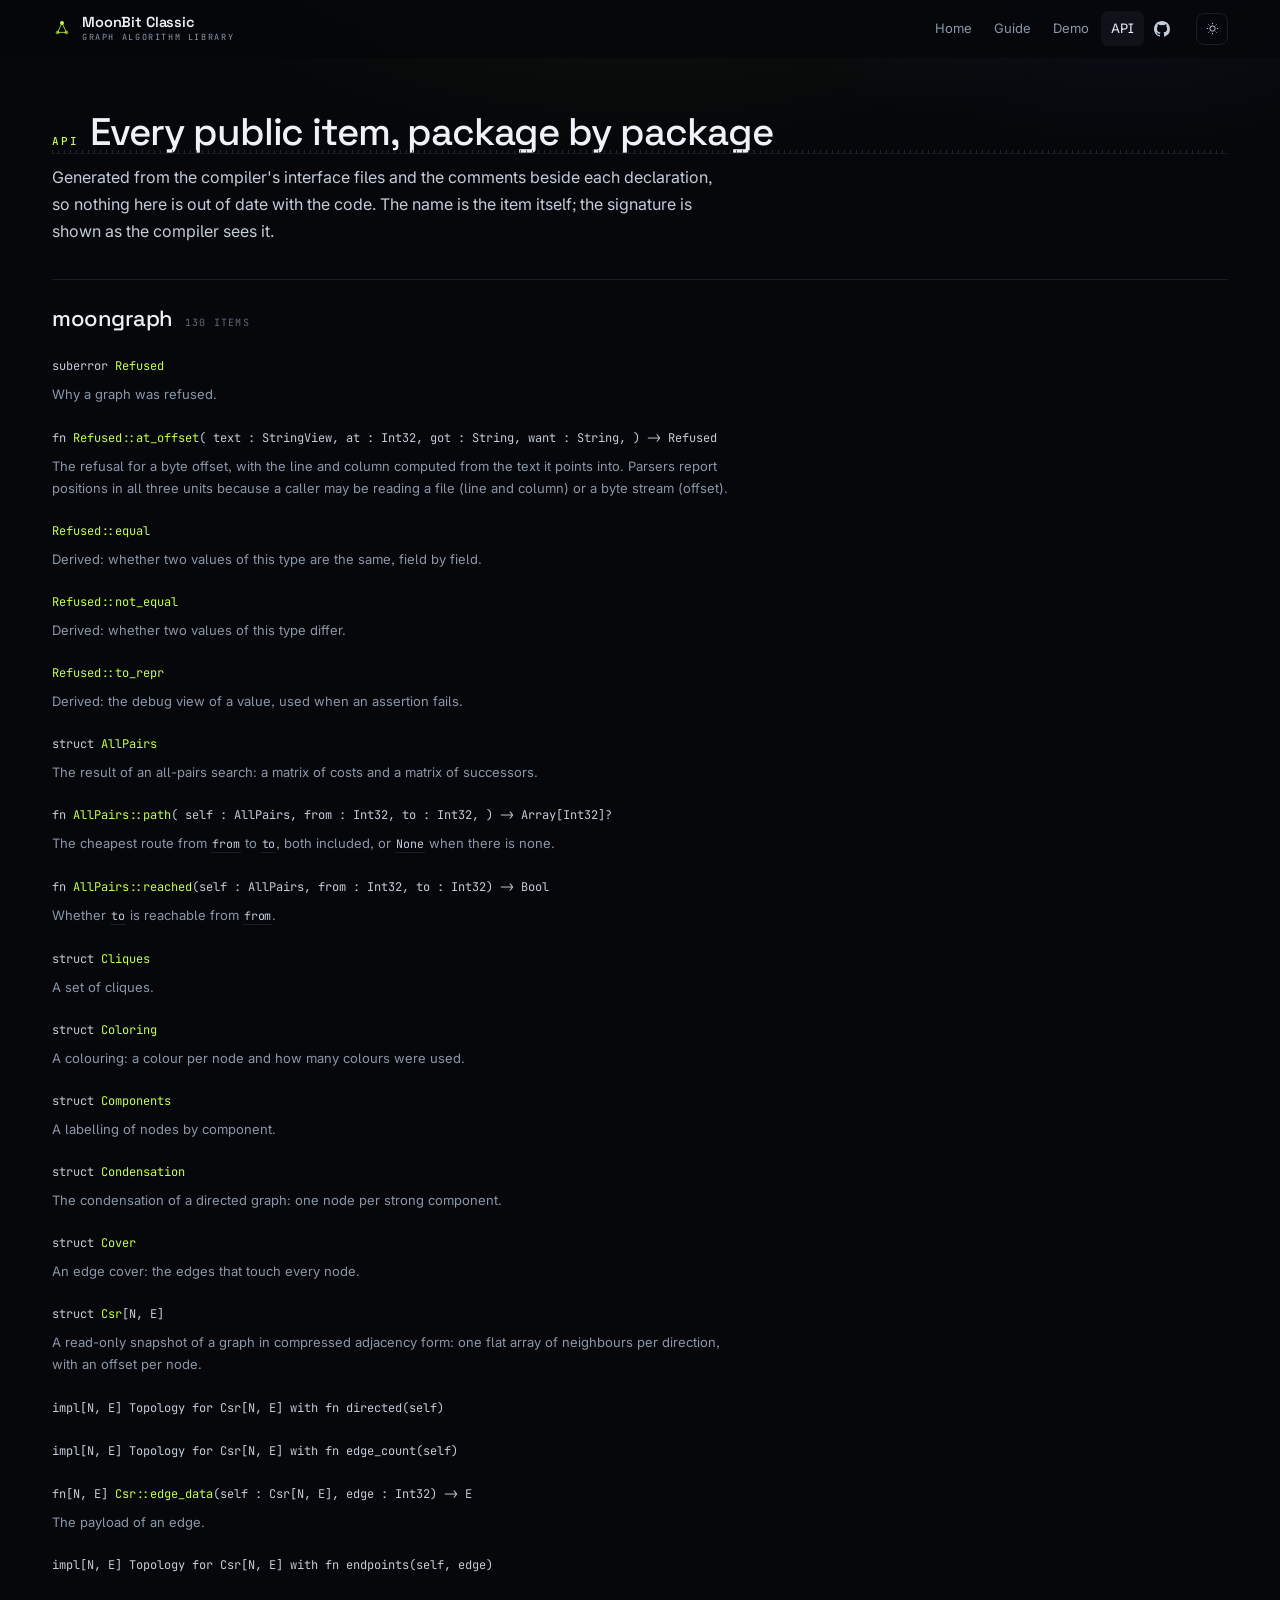
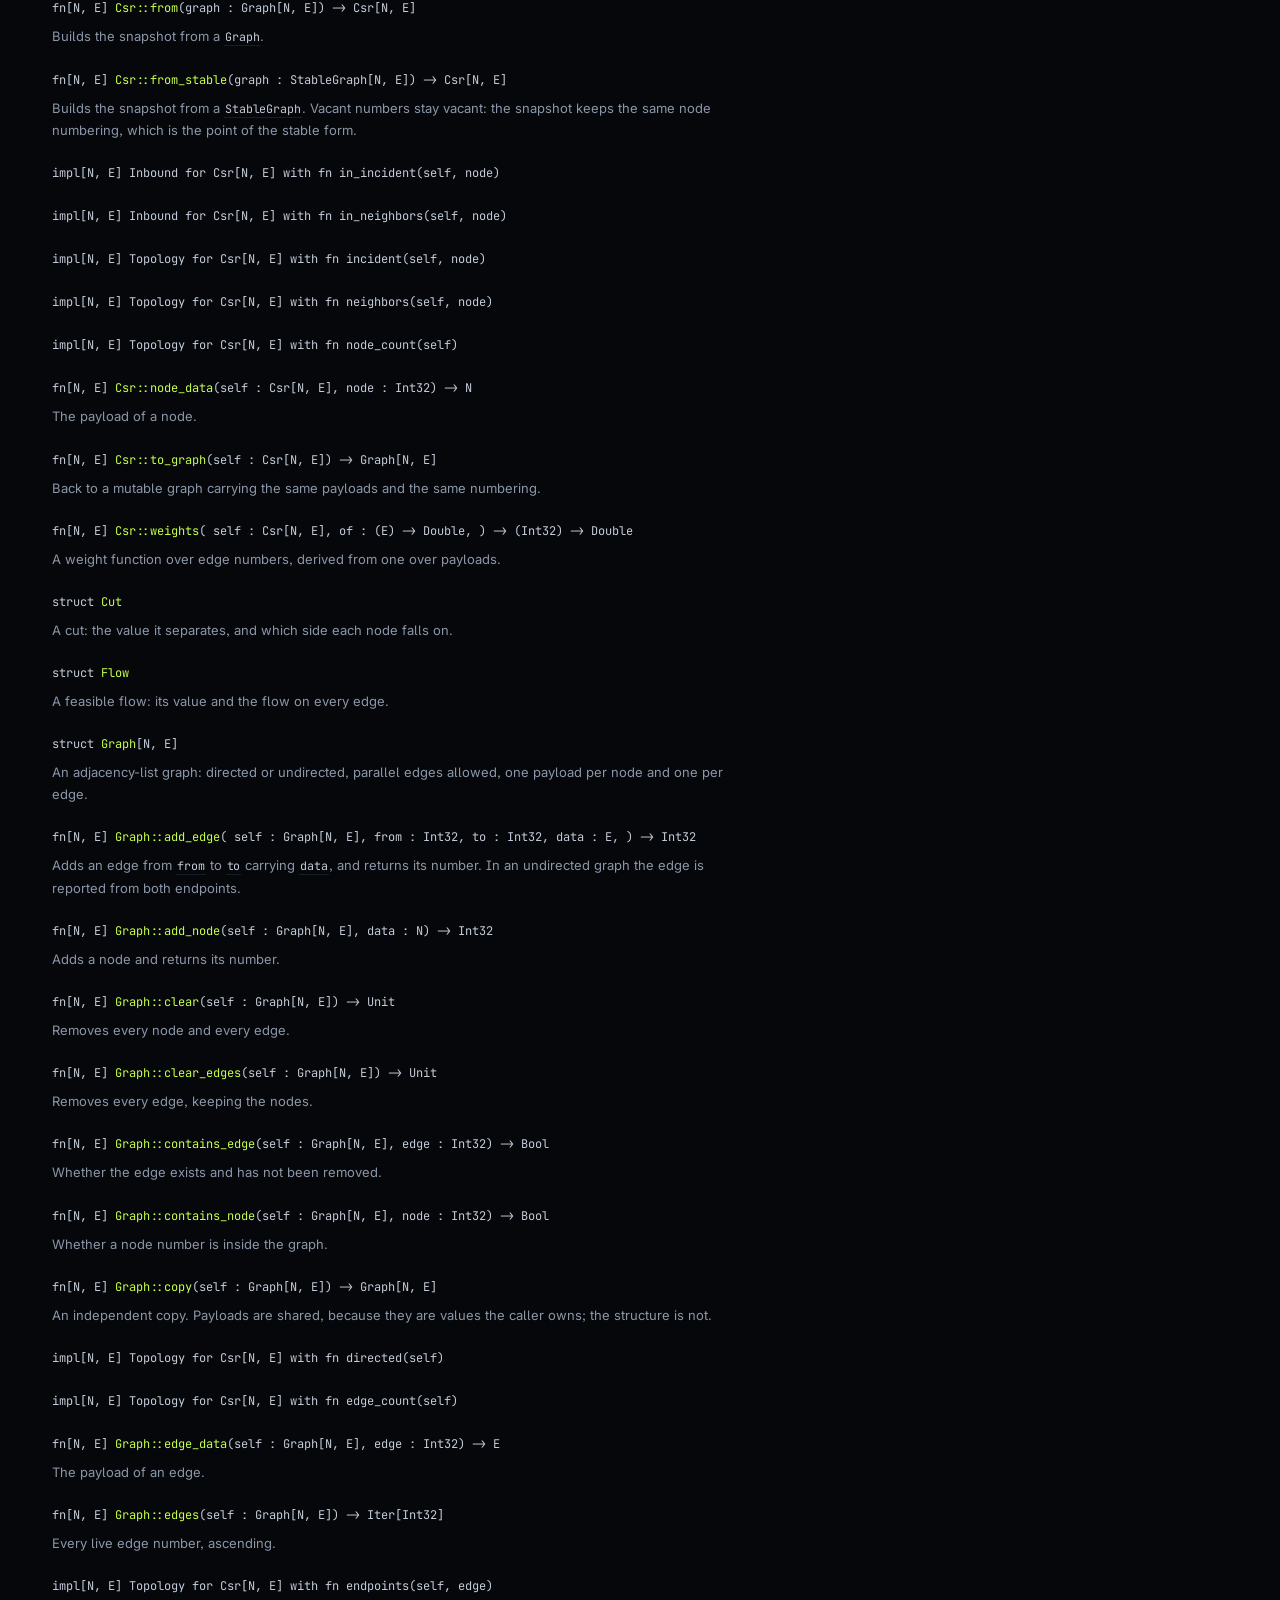
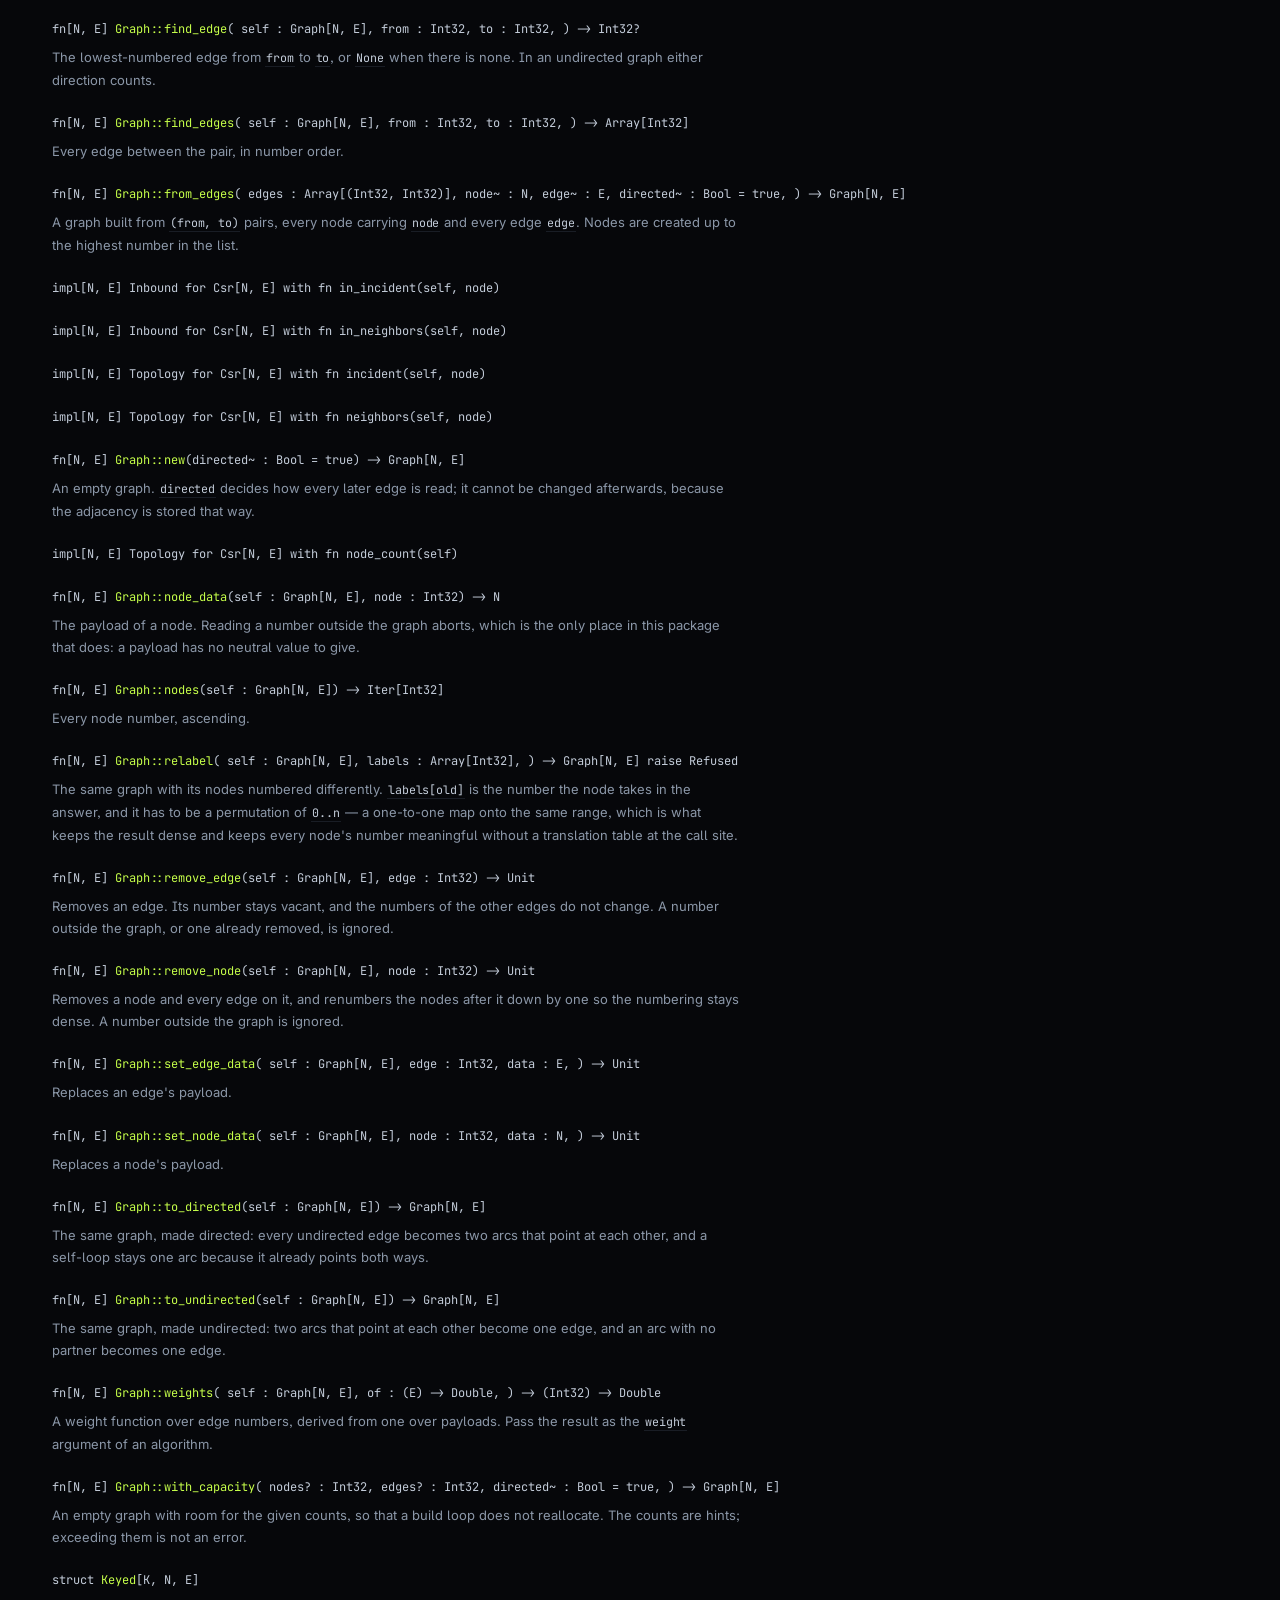
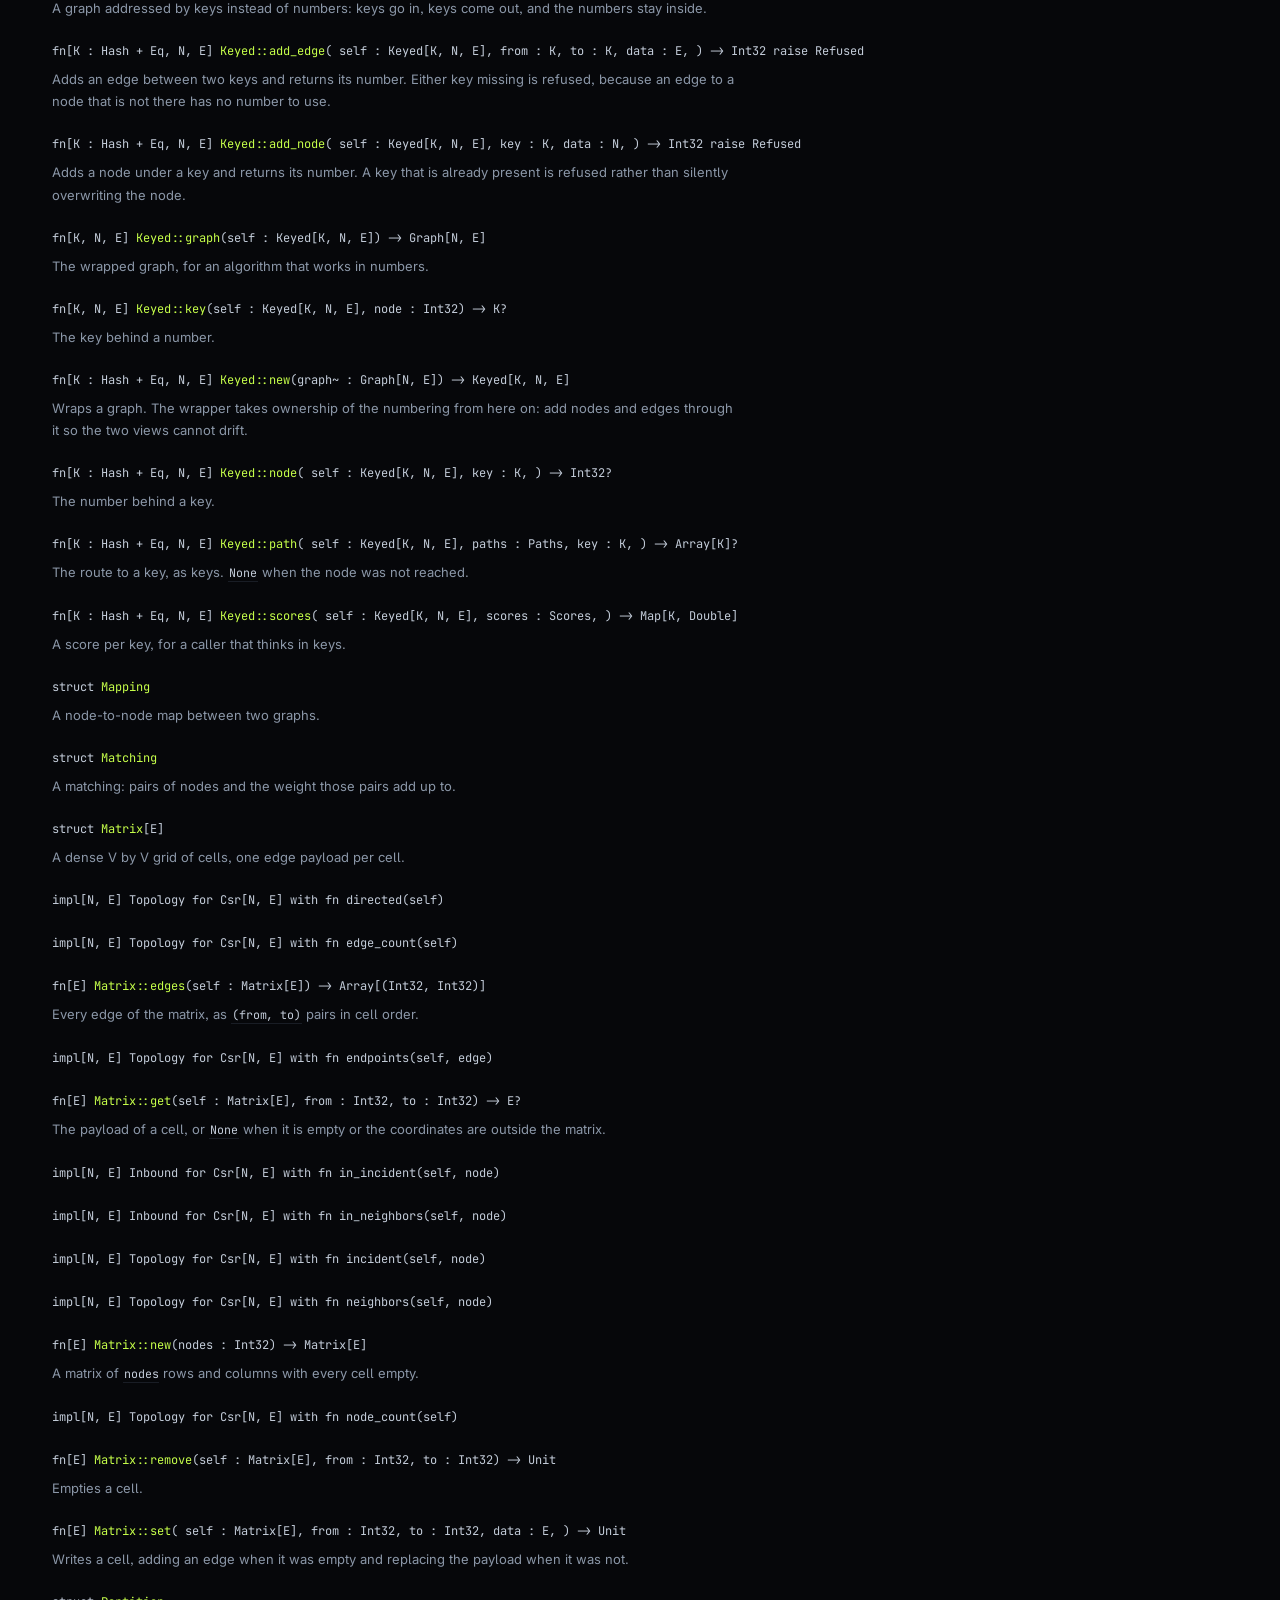
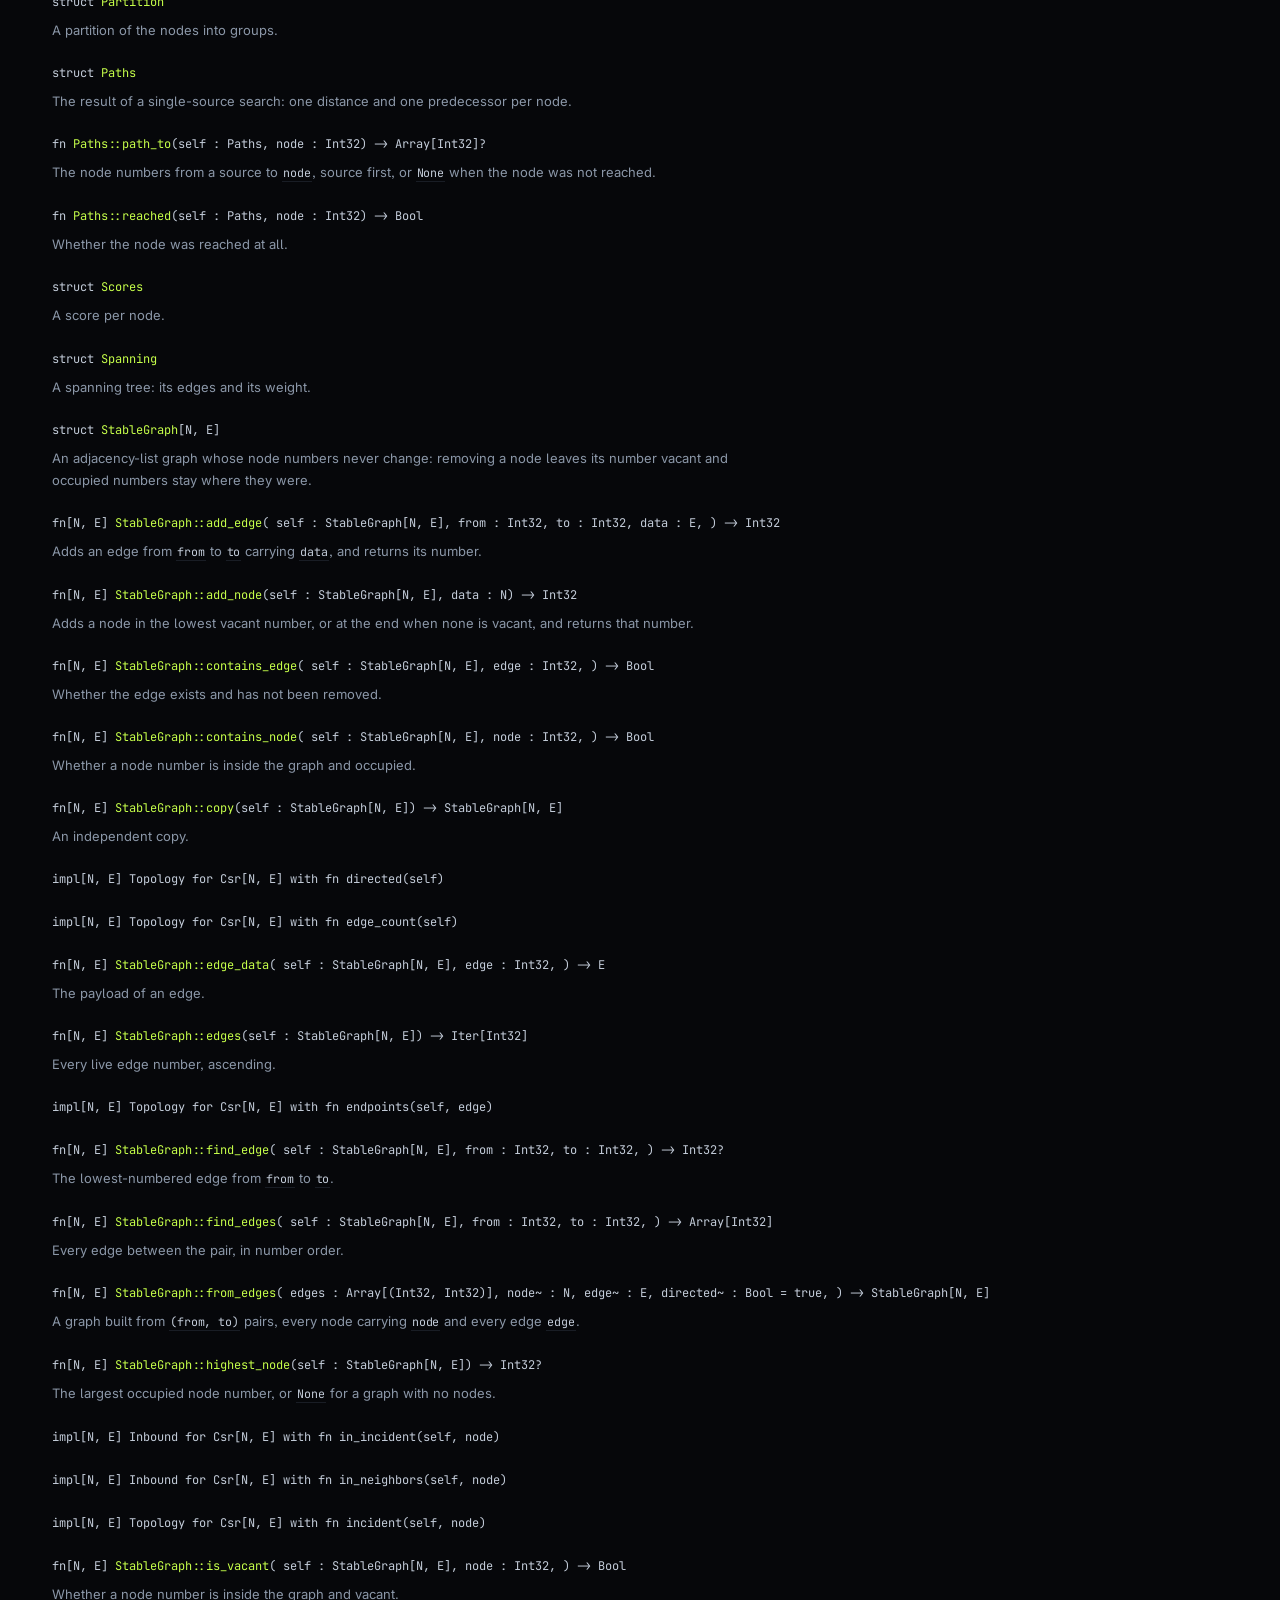
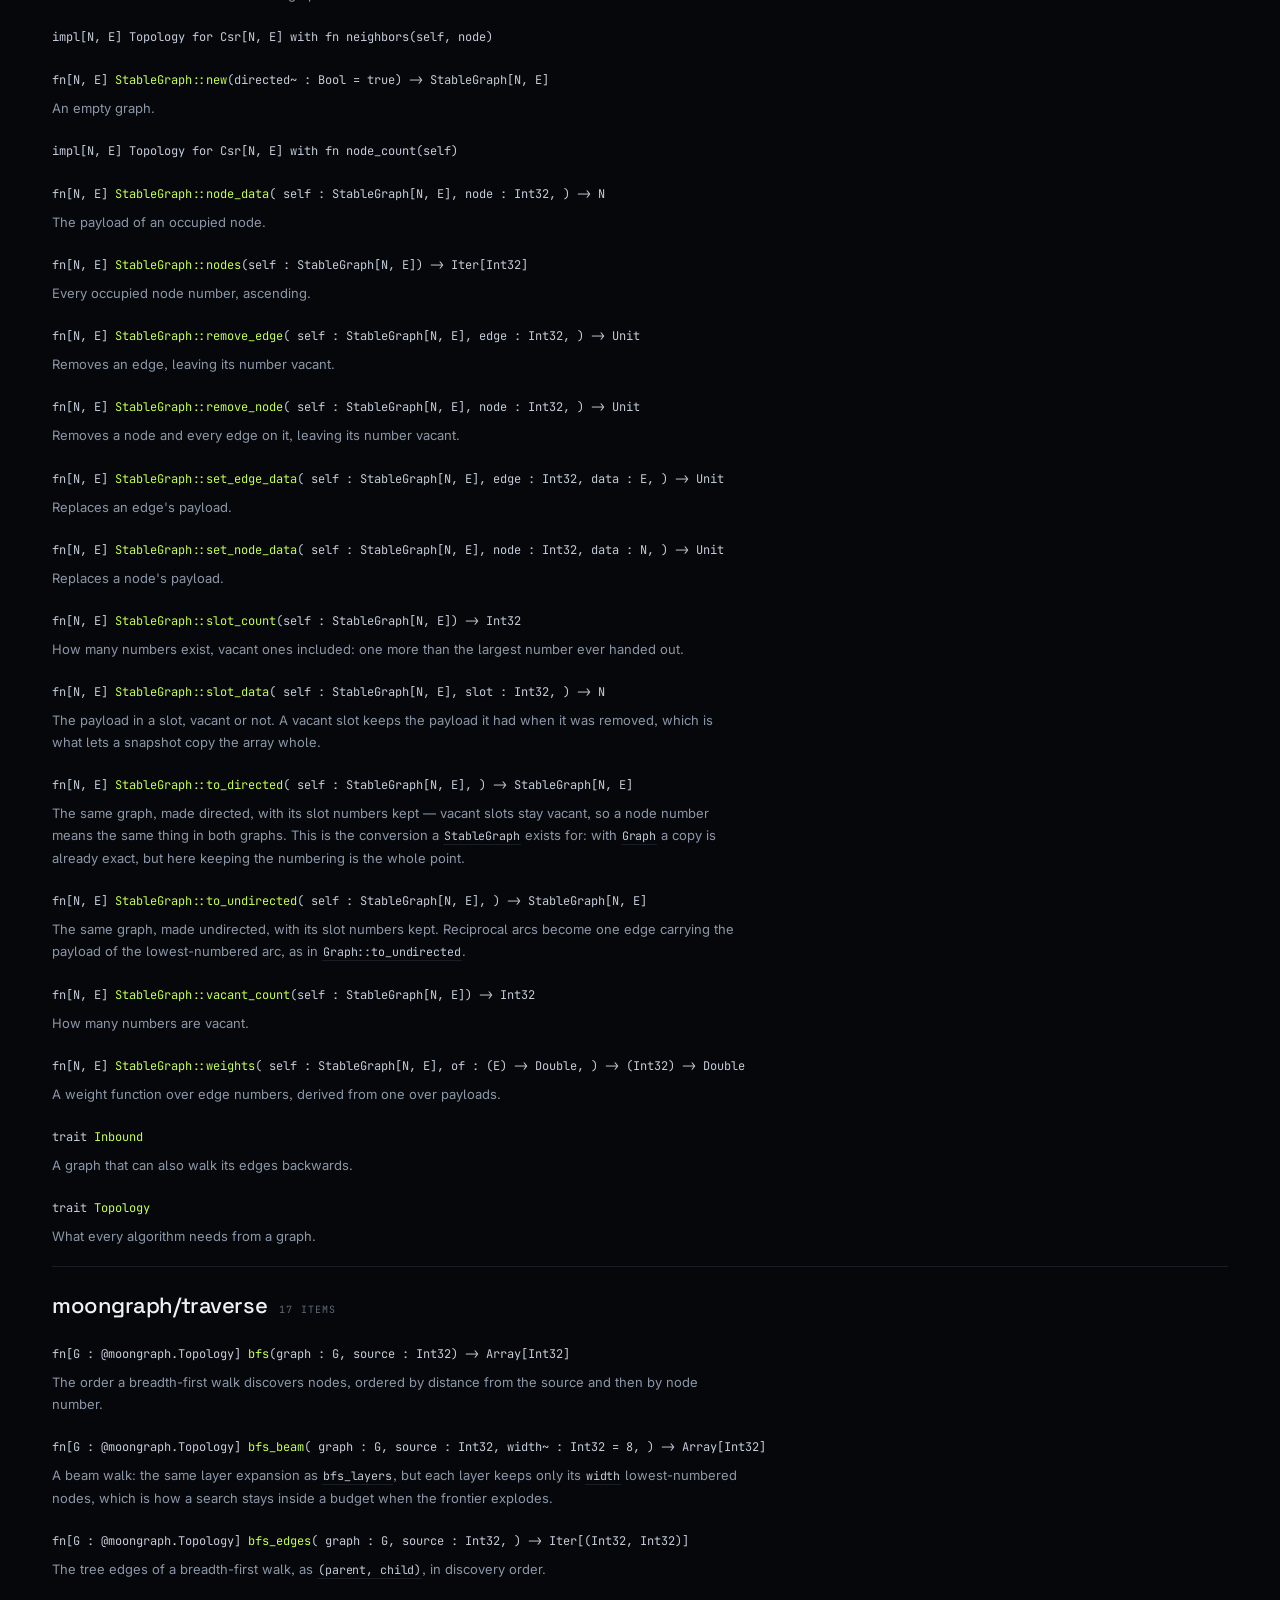
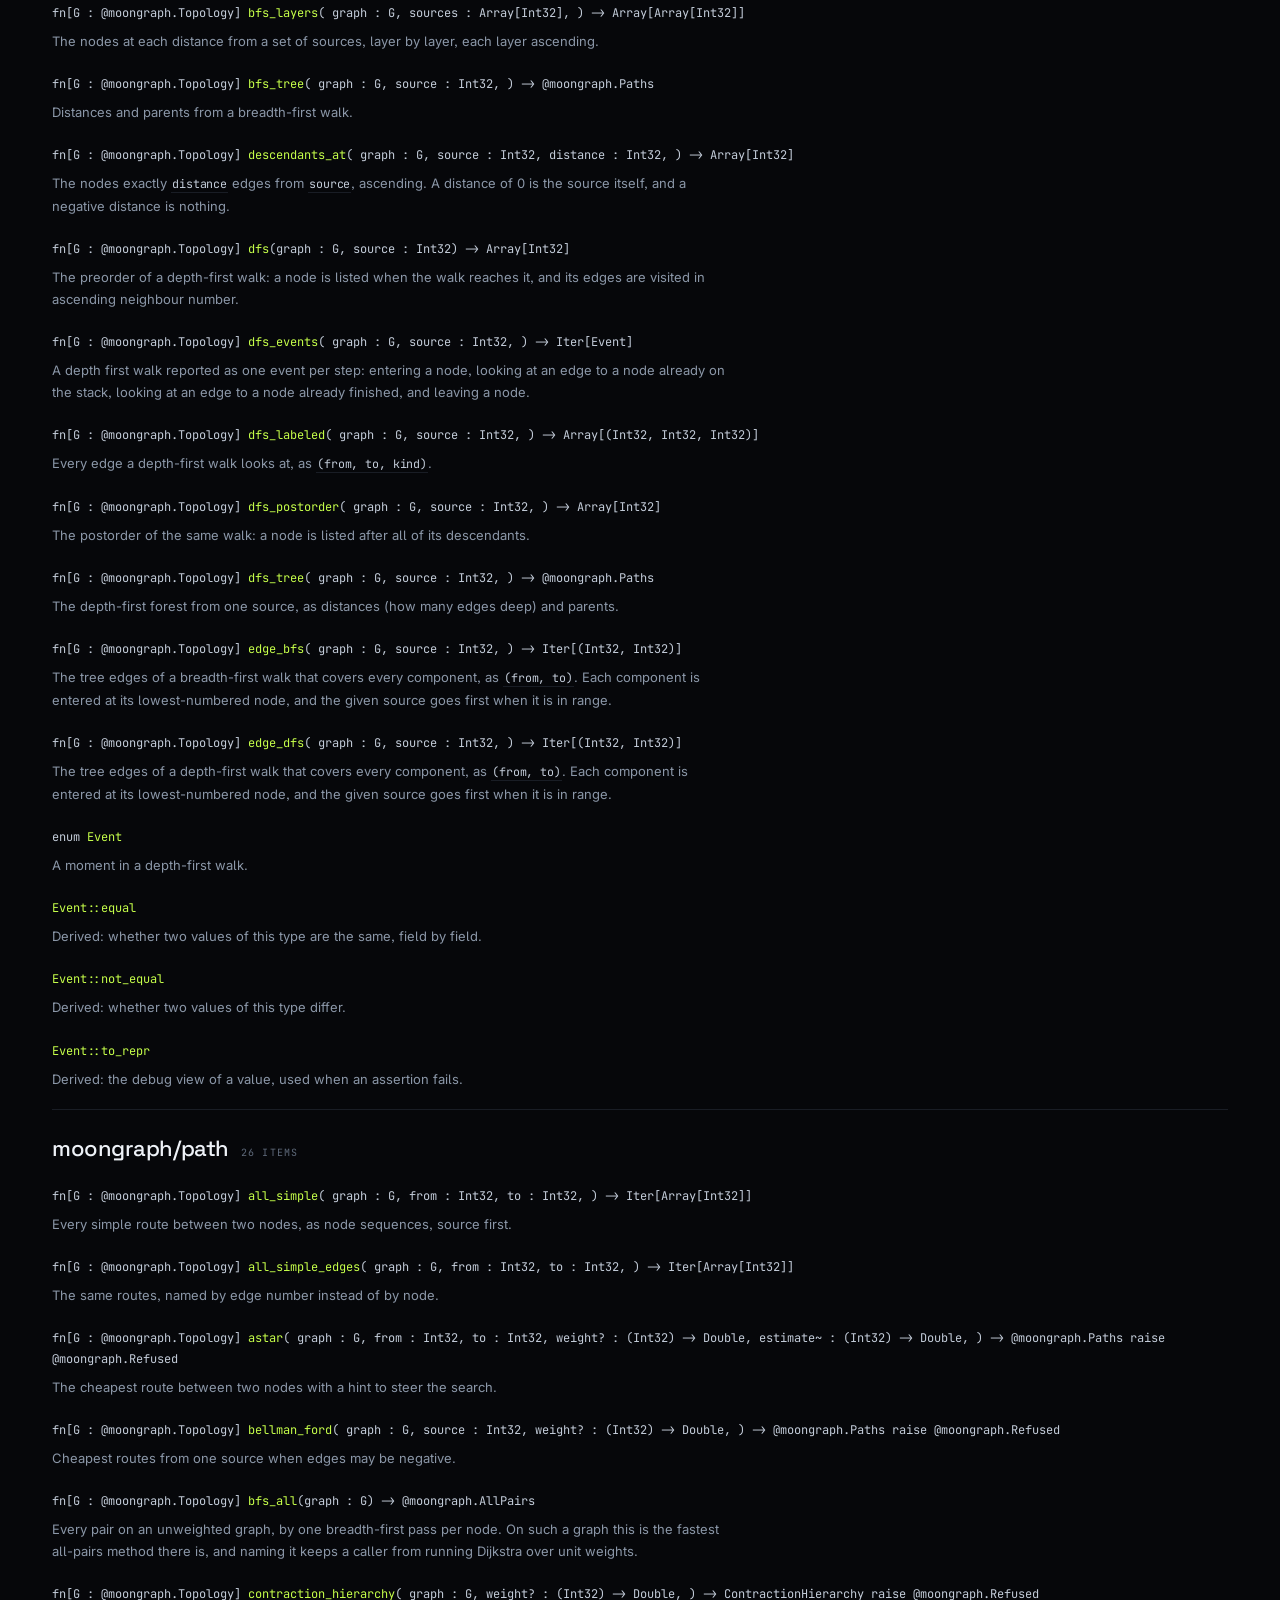
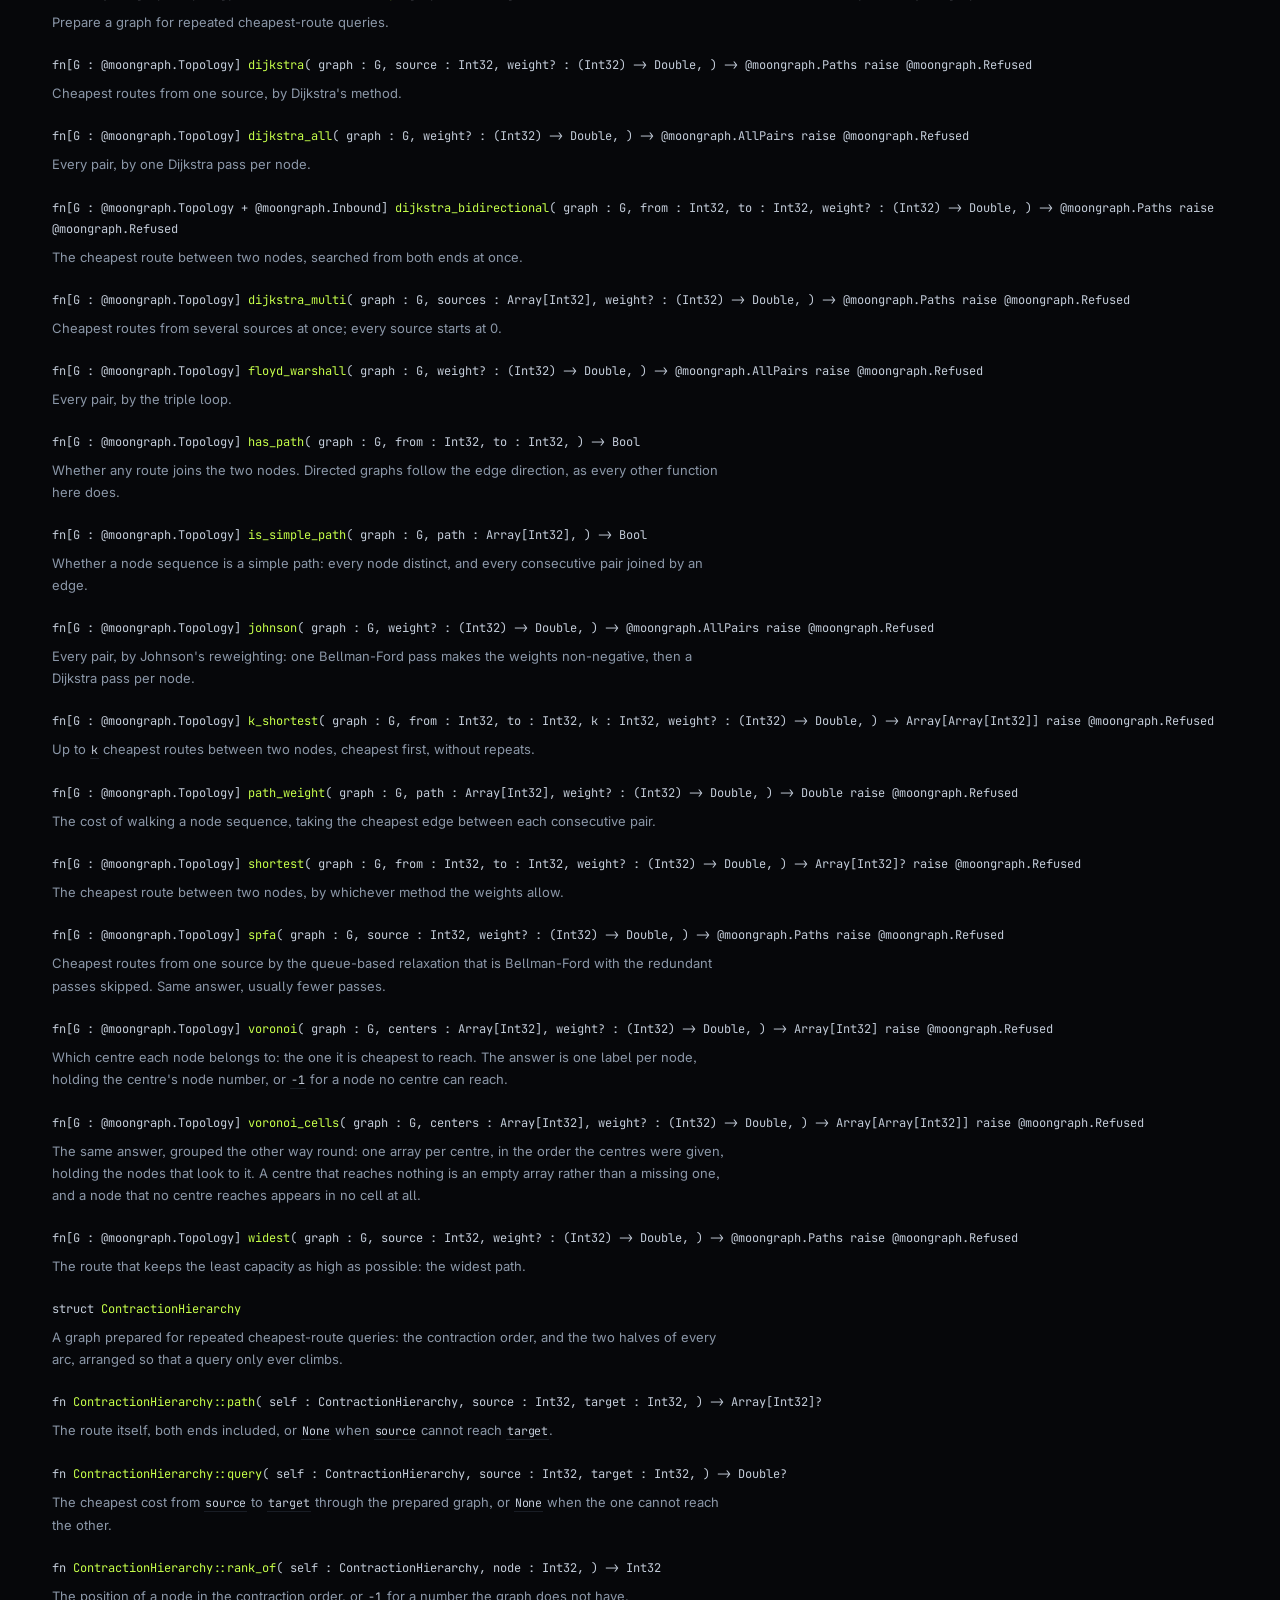
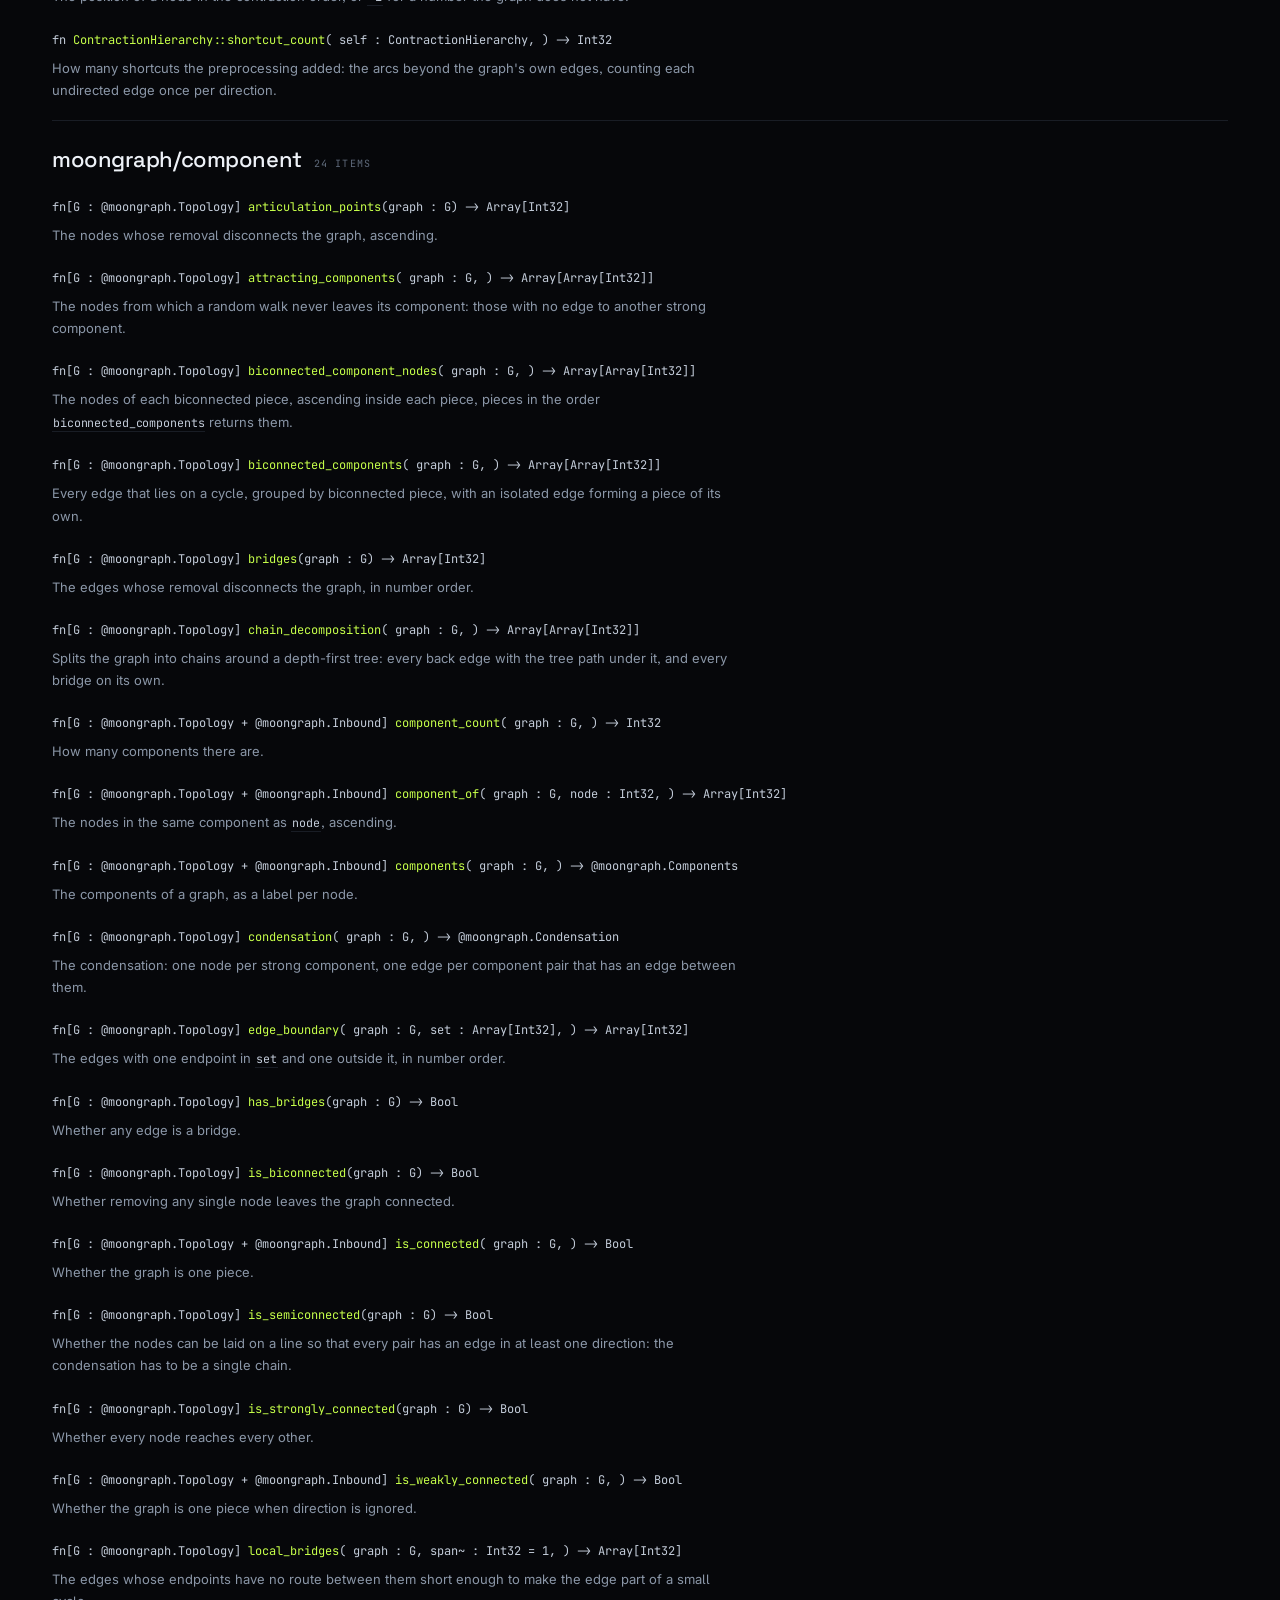
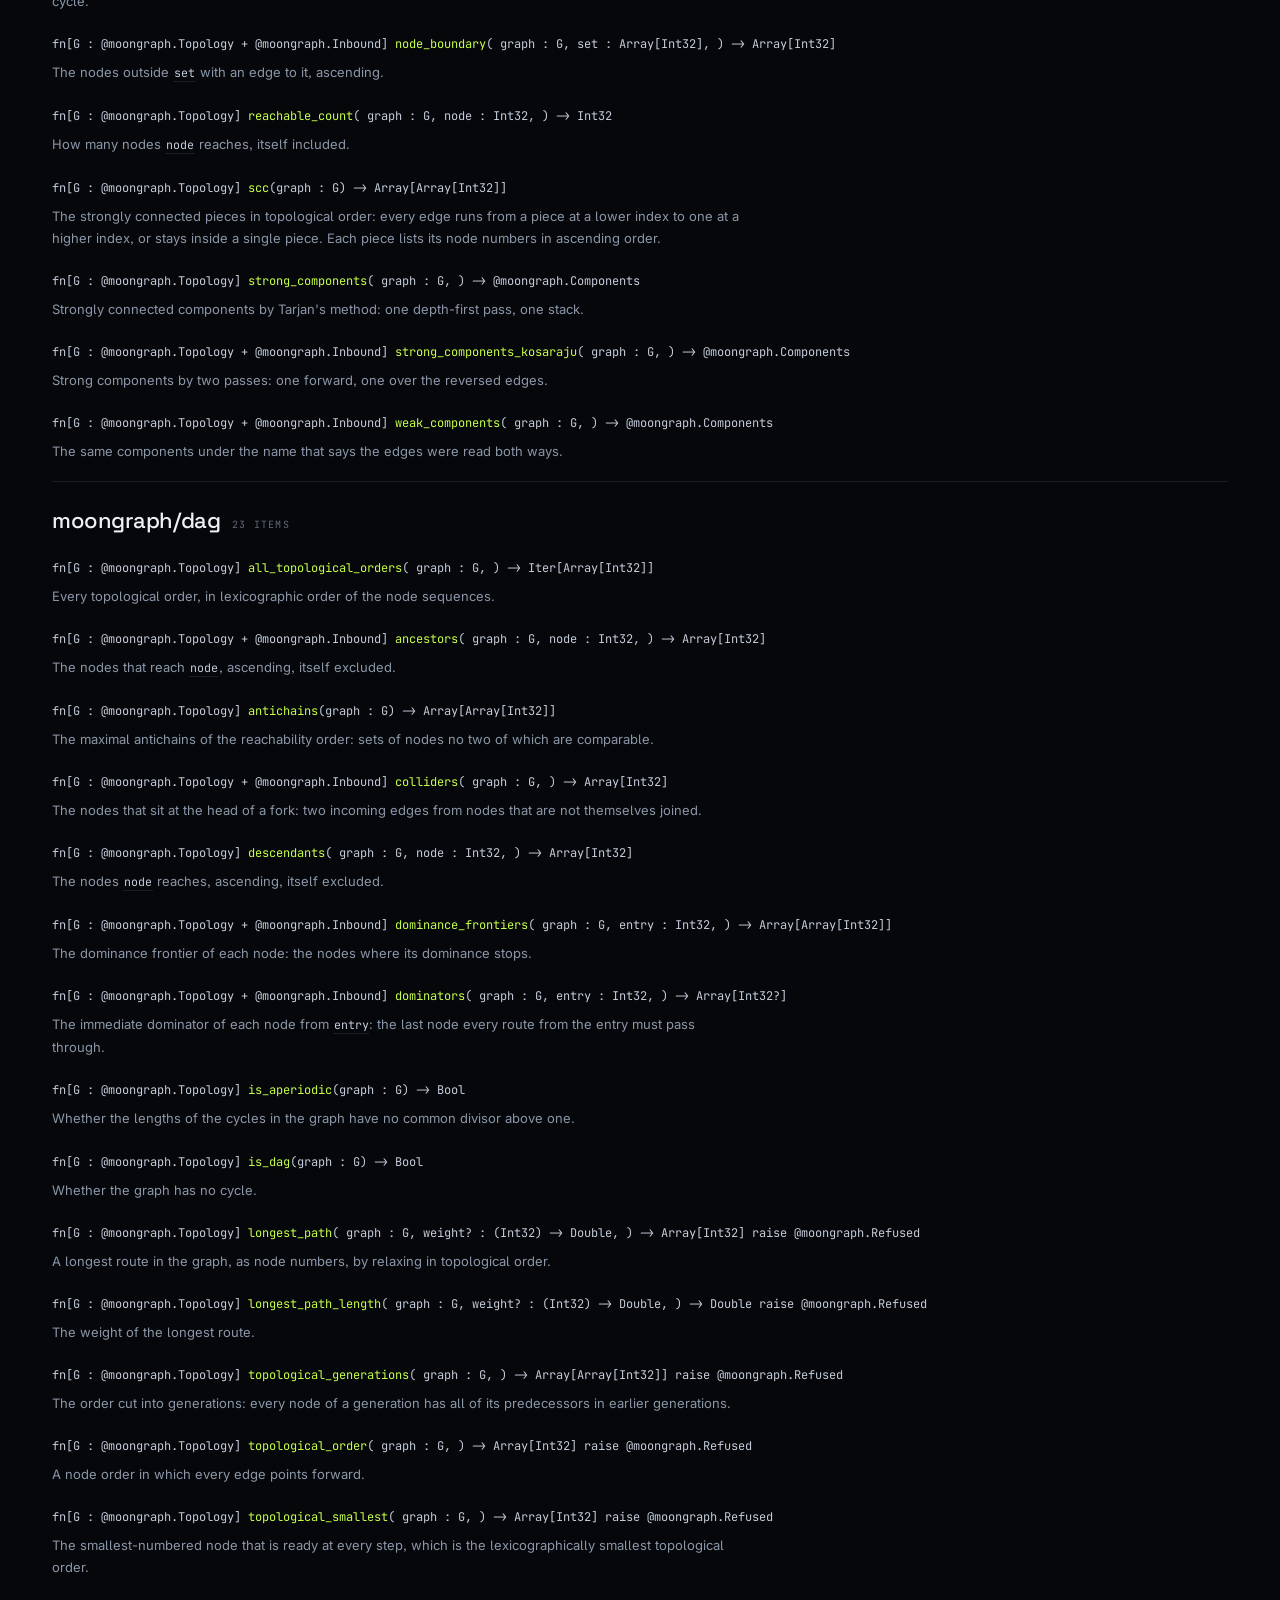
==== docs/api.html @ 06a00adb "feat(op, metric): bind and is_subgraph_of from alga, nearest_pois from Pandana. The algebra had ever" ====
<!doctype html>
<html lang="en">
<head>
<meta charset="utf-8">
<meta name="viewport" content="width=device-width, initial-scale=1">
<title>API reference · MoonBit Classic</title>
<meta name="description" content="Every public type, value and function in moongraph, package by package.">
<link rel="icon" href="data:image/svg+xml,%3Csvg xmlns='http://www.w3.org/2000/svg' viewBox='0 0 32 32'%3E%3Cpath d='M9 23 L23 23 L16 8 Z' fill='none' stroke='%23c6ff4a' stroke-width='1.6'/%3E%3Ccircle cx='16' cy='8' r='3' fill='%23c6ff4a'/%3E%3Ccircle cx='9' cy='23' r='3' fill='%23c6ff4a'/%3E%3Ccircle cx='23' cy='23' r='3' fill='%23c6ff4a'/%3E%3C/svg%3E">
<link rel="stylesheet" href="styles.css">
</head>
<body>

<header class="top">
  <div class="wrap">
    <a class="brand" href="index.html">
      <svg width="20" height="20" viewBox="0 0 32 32" aria-hidden="true">
        <path d="M9 23 L23 23 L16 8 Z" fill="none" stroke="currentColor" stroke-width="1.6" opacity="0.75"/>
        <circle cx="16" cy="8" r="3.1" fill="currentColor"/>
        <circle cx="9" cy="23" r="3.1" fill="currentColor" opacity="0.55"/>
        <circle cx="23" cy="23" r="3.1" fill="currentColor" opacity="0.55"/>
      </svg>
      <span class="brand-text">
        <span class="brand-line">MoonBit Classic</span>
        <span class="brand-sub">Graph Algorithm Library</span>
      </span>
    </a>
    <nav class="pages">
      <a href="index.html">Home</a>
      <a href="guide.html">Guide</a>
      <a href="demo.html">Demo</a>
      <a href="api.html" aria-current="page">API</a>
      <a href="https://github.com/moonbitstack/moongraph" aria-label="The repository">
        <svg width="16" height="16" viewBox="0 0 16 16" fill="currentColor" aria-hidden="true"><path d="M8 0C3.58 0 0 3.58 0 8c0 3.54 2.29 6.53 5.47 7.59.4.07.55-.17.55-.38v-1.34c-2.23.48-2.7-1.07-2.7-1.07-.36-.93-.89-1.18-.89-1.18-.73-.5.06-.49.06-.49.81.06 1.23.83 1.23.83.72 1.23 1.88.88 2.34.67.07-.52.28-.88.51-1.08-1.78-.2-3.64-.89-3.64-3.95 0-.87.31-1.59.82-2.15-.08-.2-.36-1.02.08-2.12 0 0 .67-.21 2.2.82a7.6 7.6 0 0 1 4 0c1.53-1.03 2.2-.82 2.2-.82.44 1.1.16 1.92.08 2.12.51.56.82 1.28.82 2.15 0 3.07-1.87 3.75-3.65 3.95.29.25.54.73.54 1.48v2.2c0 .21.15.46.55.38A8 8 0 0 0 16 8c0-4.42-3.58-8-8-8Z"/></svg>
      </a>
    </nav>
    <button class="icon-btn" data-theme-toggle aria-label="Switch the theme">
      <svg width="15" height="15" viewBox="0 0 24 24" fill="none" stroke="currentColor" stroke-width="1.6" aria-hidden="true"><path d="M12 3v2M12 19v2M3 12h2M19 12h2M5.6 5.6l1.4 1.4M17 17l1.4 1.4M5.6 18.4 7 17M17 7l1.4-1.4"/><circle cx="12" cy="12" r="4.2"/></svg>
    </button>
  </div>
</header>

<main class="wrap api-page">
  <div class="sec-head">
    <span class="sec-num">API</span>
    <h2>Every public item, package by package</h2>
  </div>
  <p class="api-intro">
    Generated from the compiler's interface files and the comments beside each declaration, so
    nothing here is out of date with the code. The name is the item itself; the signature is shown
    as the compiler sees it.
  </p>
<section class="pkg" id="root"><h2>moongraph<span class="count">130 items</span></h2><div class="item"><div class="sig">suberror <span class="name">Refused</span></div><div class="doc-text">Why a graph was refused.</div></div><div class="item"><div class="sig">fn <span class="name">Refused::at_offset</span>( text : StringView, at : Int32, got : String, want : String, ) -&gt; Refused</div><div class="doc-text">The refusal for a byte offset, with the line and column computed from the
text it points into. Parsers report positions in all three units because a
caller may be reading a file (line and column) or a byte stream (offset).</div></div><div class="item"><div class="sig"><span class="name">Refused::equal</span></div><div class="doc-text">Derived: whether two values of this type are the same, field by field.</div></div><div class="item"><div class="sig"><span class="name">Refused::not_equal</span></div><div class="doc-text">Derived: whether two values of this type differ.</div></div><div class="item"><div class="sig"><span class="name">Refused::to_repr</span></div><div class="doc-text">Derived: the debug view of a value, used when an assertion fails.</div></div><div class="item"><div class="sig">struct <span class="name">AllPairs</span></div><div class="doc-text">The result of an all-pairs search: a matrix of costs and a matrix of
successors.</div></div><div class="item"><div class="sig">fn <span class="name">AllPairs::path</span>( self : AllPairs, from : Int32, to : Int32, ) -&gt; Array[Int32]?</div><div class="doc-text">The cheapest route from <code>from</code> to <code>to</code>, both included, or <code>None</code> when there
is none.</div></div><div class="item"><div class="sig">fn <span class="name">AllPairs::reached</span>(self : AllPairs, from : Int32, to : Int32) -&gt; Bool</div><div class="doc-text">Whether <code>to</code> is reachable from <code>from</code>.</div></div><div class="item"><div class="sig">struct <span class="name">Cliques</span></div><div class="doc-text">A set of cliques.</div></div><div class="item"><div class="sig">struct <span class="name">Coloring</span></div><div class="doc-text">A colouring: a colour per node and how many colours were used.</div></div><div class="item"><div class="sig">struct <span class="name">Components</span></div><div class="doc-text">A labelling of nodes by component.</div></div><div class="item"><div class="sig">struct <span class="name">Condensation</span></div><div class="doc-text">The condensation of a directed graph: one node per strong component.</div></div><div class="item"><div class="sig">struct <span class="name">Cover</span></div><div class="doc-text">An edge cover: the edges that touch every node.</div></div><div class="item"><div class="sig">struct <span class="name">Csr</span>[N, E]</div><div class="doc-text">A read-only snapshot of a graph in compressed adjacency form: one flat array
of neighbours per direction, with an offset per node.</div></div><div class="item"><div class="sig">impl[N, E] Topology for Csr[N, E] with fn directed(self)</div></div><div class="item"><div class="sig">impl[N, E] Topology for Csr[N, E] with fn edge_count(self)</div></div><div class="item"><div class="sig">fn[N, E] <span class="name">Csr::edge_data</span>(self : Csr[N, E], edge : Int32) -&gt; E</div><div class="doc-text">The payload of an edge.</div></div><div class="item"><div class="sig">impl[N, E] Topology for Csr[N, E] with fn endpoints(self, edge)</div></div><div class="item"><div class="sig">fn[N, E] <span class="name">Csr::from</span>(graph : Graph[N, E]) -&gt; Csr[N, E]</div><div class="doc-text">Builds the snapshot from a <code>Graph</code>.</div></div><div class="item"><div class="sig">fn[N, E] <span class="name">Csr::from_stable</span>(graph : StableGraph[N, E]) -&gt; Csr[N, E]</div><div class="doc-text">Builds the snapshot from a <code>StableGraph</code>. Vacant numbers stay vacant: the
snapshot keeps the same node numbering, which is the point of the stable form.</div></div><div class="item"><div class="sig">impl[N, E] Inbound for Csr[N, E] with fn in_incident(self, node)</div></div><div class="item"><div class="sig">impl[N, E] Inbound for Csr[N, E] with fn in_neighbors(self, node)</div></div><div class="item"><div class="sig">impl[N, E] Topology for Csr[N, E] with fn incident(self, node)</div></div><div class="item"><div class="sig">impl[N, E] Topology for Csr[N, E] with fn neighbors(self, node)</div></div><div class="item"><div class="sig">impl[N, E] Topology for Csr[N, E] with fn node_count(self)</div></div><div class="item"><div class="sig">fn[N, E] <span class="name">Csr::node_data</span>(self : Csr[N, E], node : Int32) -&gt; N</div><div class="doc-text">The payload of a node.</div></div><div class="item"><div class="sig">fn[N, E] <span class="name">Csr::to_graph</span>(self : Csr[N, E]) -&gt; Graph[N, E]</div><div class="doc-text">Back to a mutable graph carrying the same payloads and the same numbering.</div></div><div class="item"><div class="sig">fn[N, E] <span class="name">Csr::weights</span>( self : Csr[N, E], of : (E) -&gt; Double, ) -&gt; (Int32) -&gt; Double</div><div class="doc-text">A weight function over edge numbers, derived from one over payloads.</div></div><div class="item"><div class="sig">struct <span class="name">Cut</span></div><div class="doc-text">A cut: the value it separates, and which side each node falls on.</div></div><div class="item"><div class="sig">struct <span class="name">Flow</span></div><div class="doc-text">A feasible flow: its value and the flow on every edge.</div></div><div class="item"><div class="sig">struct <span class="name">Graph</span>[N, E]</div><div class="doc-text">An adjacency-list graph: directed or undirected, parallel edges allowed, one
payload per node and one per edge.</div></div><div class="item"><div class="sig">fn[N, E] <span class="name">Graph::add_edge</span>( self : Graph[N, E], from : Int32, to : Int32, data : E, ) -&gt; Int32</div><div class="doc-text">Adds an edge from <code>from</code> to <code>to</code> carrying <code>data</code>, and returns its number. In
an undirected graph the edge is reported from both endpoints.</div></div><div class="item"><div class="sig">fn[N, E] <span class="name">Graph::add_node</span>(self : Graph[N, E], data : N) -&gt; Int32</div><div class="doc-text">Adds a node and returns its number.</div></div><div class="item"><div class="sig">fn[N, E] <span class="name">Graph::clear</span>(self : Graph[N, E]) -&gt; Unit</div><div class="doc-text">Removes every node and every edge.</div></div><div class="item"><div class="sig">fn[N, E] <span class="name">Graph::clear_edges</span>(self : Graph[N, E]) -&gt; Unit</div><div class="doc-text">Removes every edge, keeping the nodes.</div></div><div class="item"><div class="sig">fn[N, E] <span class="name">Graph::contains_edge</span>(self : Graph[N, E], edge : Int32) -&gt; Bool</div><div class="doc-text">Whether the edge exists and has not been removed.</div></div><div class="item"><div class="sig">fn[N, E] <span class="name">Graph::contains_node</span>(self : Graph[N, E], node : Int32) -&gt; Bool</div><div class="doc-text">Whether a node number is inside the graph.</div></div><div class="item"><div class="sig">fn[N, E] <span class="name">Graph::copy</span>(self : Graph[N, E]) -&gt; Graph[N, E]</div><div class="doc-text">An independent copy. Payloads are shared, because they are values the caller
owns; the structure is not.</div></div><div class="item"><div class="sig">impl[N, E] Topology for Csr[N, E] with fn directed(self)</div></div><div class="item"><div class="sig">impl[N, E] Topology for Csr[N, E] with fn edge_count(self)</div></div><div class="item"><div class="sig">fn[N, E] <span class="name">Graph::edge_data</span>(self : Graph[N, E], edge : Int32) -&gt; E</div><div class="doc-text">The payload of an edge.</div></div><div class="item"><div class="sig">fn[N, E] <span class="name">Graph::edges</span>(self : Graph[N, E]) -&gt; Iter[Int32]</div><div class="doc-text">Every live edge number, ascending.</div></div><div class="item"><div class="sig">impl[N, E] Topology for Csr[N, E] with fn endpoints(self, edge)</div></div><div class="item"><div class="sig">fn[N, E] <span class="name">Graph::find_edge</span>( self : Graph[N, E], from : Int32, to : Int32, ) -&gt; Int32?</div><div class="doc-text">The lowest-numbered edge from <code>from</code> to <code>to</code>, or <code>None</code> when there is none. In
an undirected graph either direction counts.</div></div><div class="item"><div class="sig">fn[N, E] <span class="name">Graph::find_edges</span>( self : Graph[N, E], from : Int32, to : Int32, ) -&gt; Array[Int32]</div><div class="doc-text">Every edge between the pair, in number order.</div></div><div class="item"><div class="sig">fn[N, E] <span class="name">Graph::from_edges</span>( edges : Array[(Int32, Int32)], node~ : N, edge~ : E, directed~ : Bool = true, ) -&gt; Graph[N, E]</div><div class="doc-text">A graph built from <code>(from, to)</code> pairs, every node carrying <code>node</code> and every
edge <code>edge</code>. Nodes are created up to the highest number in the list.</div></div><div class="item"><div class="sig">impl[N, E] Inbound for Csr[N, E] with fn in_incident(self, node)</div></div><div class="item"><div class="sig">impl[N, E] Inbound for Csr[N, E] with fn in_neighbors(self, node)</div></div><div class="item"><div class="sig">impl[N, E] Topology for Csr[N, E] with fn incident(self, node)</div></div><div class="item"><div class="sig">impl[N, E] Topology for Csr[N, E] with fn neighbors(self, node)</div></div><div class="item"><div class="sig">fn[N, E] <span class="name">Graph::new</span>(directed~ : Bool = true) -&gt; Graph[N, E]</div><div class="doc-text">An empty graph. <code>directed</code> decides how every later edge is read; it cannot be
changed afterwards, because the adjacency is stored that way.</div></div><div class="item"><div class="sig">impl[N, E] Topology for Csr[N, E] with fn node_count(self)</div></div><div class="item"><div class="sig">fn[N, E] <span class="name">Graph::node_data</span>(self : Graph[N, E], node : Int32) -&gt; N</div><div class="doc-text">The payload of a node. Reading a number outside the graph aborts, which is the
only place in this package that does: a payload has no neutral value to give.</div></div><div class="item"><div class="sig">fn[N, E] <span class="name">Graph::nodes</span>(self : Graph[N, E]) -&gt; Iter[Int32]</div><div class="doc-text">Every node number, ascending.</div></div><div class="item"><div class="sig">fn[N, E] <span class="name">Graph::relabel</span>( self : Graph[N, E], labels : Array[Int32], ) -&gt; Graph[N, E] raise Refused</div><div class="doc-text">The same graph with its nodes numbered differently. <code>labels[old]</code> is the number the node
takes in the answer, and it has to be a permutation of <code>0..n</code> — a one-to-one map onto the
same range, which is what keeps the result dense and keeps every node&#x27;s number meaningful
without a translation table at the call site.</div></div><div class="item"><div class="sig">fn[N, E] <span class="name">Graph::remove_edge</span>(self : Graph[N, E], edge : Int32) -&gt; Unit</div><div class="doc-text">Removes an edge. Its number stays vacant, and the numbers of the other edges
do not change. A number outside the graph, or one already removed, is
ignored.</div></div><div class="item"><div class="sig">fn[N, E] <span class="name">Graph::remove_node</span>(self : Graph[N, E], node : Int32) -&gt; Unit</div><div class="doc-text">Removes a node and every edge on it, and renumbers the nodes after it down by
one so the numbering stays dense. A number outside the graph is ignored.</div></div><div class="item"><div class="sig">fn[N, E] <span class="name">Graph::set_edge_data</span>( self : Graph[N, E], edge : Int32, data : E, ) -&gt; Unit</div><div class="doc-text">Replaces an edge&#x27;s payload.</div></div><div class="item"><div class="sig">fn[N, E] <span class="name">Graph::set_node_data</span>( self : Graph[N, E], node : Int32, data : N, ) -&gt; Unit</div><div class="doc-text">Replaces a node&#x27;s payload.</div></div><div class="item"><div class="sig">fn[N, E] <span class="name">Graph::to_directed</span>(self : Graph[N, E]) -&gt; Graph[N, E]</div><div class="doc-text">The same graph, made directed: every undirected edge becomes two arcs that point at each
other, and a self-loop stays one arc because it already points both ways.</div></div><div class="item"><div class="sig">fn[N, E] <span class="name">Graph::to_undirected</span>(self : Graph[N, E]) -&gt; Graph[N, E]</div><div class="doc-text">The same graph, made undirected: two arcs that point at each other become one edge, and
an arc with no partner becomes one edge.</div></div><div class="item"><div class="sig">fn[N, E] <span class="name">Graph::weights</span>( self : Graph[N, E], of : (E) -&gt; Double, ) -&gt; (Int32) -&gt; Double</div><div class="doc-text">A weight function over edge numbers, derived from one over payloads. Pass the
result as the <code>weight</code> argument of an algorithm.</div></div><div class="item"><div class="sig">fn[N, E] <span class="name">Graph::with_capacity</span>( nodes? : Int32, edges? : Int32, directed~ : Bool = true, ) -&gt; Graph[N, E]</div><div class="doc-text">An empty graph with room for the given counts, so that a build loop does not
reallocate. The counts are hints; exceeding them is not an error.</div></div><div class="item"><div class="sig">struct <span class="name">Keyed</span>[K, N, E]</div><div class="doc-text">A graph addressed by keys instead of numbers: keys go in, keys come out, and
the numbers stay inside.</div></div><div class="item"><div class="sig">fn[K : Hash + Eq, N, E] <span class="name">Keyed::add_edge</span>( self : Keyed[K, N, E], from : K, to : K, data : E, ) -&gt; Int32 raise Refused</div><div class="doc-text">Adds an edge between two keys and returns its number. Either key missing is
refused, because an edge to a node that is not there has no number to use.</div></div><div class="item"><div class="sig">fn[K : Hash + Eq, N, E] <span class="name">Keyed::add_node</span>( self : Keyed[K, N, E], key : K, data : N, ) -&gt; Int32 raise Refused</div><div class="doc-text">Adds a node under a key and returns its number. A key that is already present
is refused rather than silently overwriting the node.</div></div><div class="item"><div class="sig">fn[K, N, E] <span class="name">Keyed::graph</span>(self : Keyed[K, N, E]) -&gt; Graph[N, E]</div><div class="doc-text">The wrapped graph, for an algorithm that works in numbers.</div></div><div class="item"><div class="sig">fn[K, N, E] <span class="name">Keyed::key</span>(self : Keyed[K, N, E], node : Int32) -&gt; K?</div><div class="doc-text">The key behind a number.</div></div><div class="item"><div class="sig">fn[K : Hash + Eq, N, E] <span class="name">Keyed::new</span>(graph~ : Graph[N, E]) -&gt; Keyed[K, N, E]</div><div class="doc-text">Wraps a graph. The wrapper takes ownership of the numbering from here on: add
nodes and edges through it so the two views cannot drift.</div></div><div class="item"><div class="sig">fn[K : Hash + Eq, N, E] <span class="name">Keyed::node</span>( self : Keyed[K, N, E], key : K, ) -&gt; Int32?</div><div class="doc-text">The number behind a key.</div></div><div class="item"><div class="sig">fn[K : Hash + Eq, N, E] <span class="name">Keyed::path</span>( self : Keyed[K, N, E], paths : Paths, key : K, ) -&gt; Array[K]?</div><div class="doc-text">The route to a key, as keys. <code>None</code> when the node was not reached.</div></div><div class="item"><div class="sig">fn[K : Hash + Eq, N, E] <span class="name">Keyed::scores</span>( self : Keyed[K, N, E], scores : Scores, ) -&gt; Map[K, Double]</div><div class="doc-text">A score per key, for a caller that thinks in keys.</div></div><div class="item"><div class="sig">struct <span class="name">Mapping</span></div><div class="doc-text">A node-to-node map between two graphs.</div></div><div class="item"><div class="sig">struct <span class="name">Matching</span></div><div class="doc-text">A matching: pairs of nodes and the weight those pairs add up to.</div></div><div class="item"><div class="sig">struct <span class="name">Matrix</span>[E]</div><div class="doc-text">A dense V by V grid of cells, one edge payload per cell.</div></div><div class="item"><div class="sig">impl[N, E] Topology for Csr[N, E] with fn directed(self)</div></div><div class="item"><div class="sig">impl[N, E] Topology for Csr[N, E] with fn edge_count(self)</div></div><div class="item"><div class="sig">fn[E] <span class="name">Matrix::edges</span>(self : Matrix[E]) -&gt; Array[(Int32, Int32)]</div><div class="doc-text">Every edge of the matrix, as <code>(from, to)</code> pairs in cell order.</div></div><div class="item"><div class="sig">impl[N, E] Topology for Csr[N, E] with fn endpoints(self, edge)</div></div><div class="item"><div class="sig">fn[E] <span class="name">Matrix::get</span>(self : Matrix[E], from : Int32, to : Int32) -&gt; E?</div><div class="doc-text">The payload of a cell, or <code>None</code> when it is empty or the coordinates are
outside the matrix.</div></div><div class="item"><div class="sig">impl[N, E] Inbound for Csr[N, E] with fn in_incident(self, node)</div></div><div class="item"><div class="sig">impl[N, E] Inbound for Csr[N, E] with fn in_neighbors(self, node)</div></div><div class="item"><div class="sig">impl[N, E] Topology for Csr[N, E] with fn incident(self, node)</div></div><div class="item"><div class="sig">impl[N, E] Topology for Csr[N, E] with fn neighbors(self, node)</div></div><div class="item"><div class="sig">fn[E] <span class="name">Matrix::new</span>(nodes : Int32) -&gt; Matrix[E]</div><div class="doc-text">A matrix of <code>nodes</code> rows and columns with every cell empty.</div></div><div class="item"><div class="sig">impl[N, E] Topology for Csr[N, E] with fn node_count(self)</div></div><div class="item"><div class="sig">fn[E] <span class="name">Matrix::remove</span>(self : Matrix[E], from : Int32, to : Int32) -&gt; Unit</div><div class="doc-text">Empties a cell.</div></div><div class="item"><div class="sig">fn[E] <span class="name">Matrix::set</span>( self : Matrix[E], from : Int32, to : Int32, data : E, ) -&gt; Unit</div><div class="doc-text">Writes a cell, adding an edge when it was empty and replacing the payload when
it was not.</div></div><div class="item"><div class="sig">struct <span class="name">Partition</span></div><div class="doc-text">A partition of the nodes into groups.</div></div><div class="item"><div class="sig">struct <span class="name">Paths</span></div><div class="doc-text">The result of a single-source search: one distance and one predecessor per
node.</div></div><div class="item"><div class="sig">fn <span class="name">Paths::path_to</span>(self : Paths, node : Int32) -&gt; Array[Int32]?</div><div class="doc-text">The node numbers from a source to <code>node</code>, source first, or <code>None</code> when the
node was not reached.</div></div><div class="item"><div class="sig">fn <span class="name">Paths::reached</span>(self : Paths, node : Int32) -&gt; Bool</div><div class="doc-text">Whether the node was reached at all.</div></div><div class="item"><div class="sig">struct <span class="name">Scores</span></div><div class="doc-text">A score per node.</div></div><div class="item"><div class="sig">struct <span class="name">Spanning</span></div><div class="doc-text">A spanning tree: its edges and its weight.</div></div><div class="item"><div class="sig">struct <span class="name">StableGraph</span>[N, E]</div><div class="doc-text">An adjacency-list graph whose node numbers never change: removing a node
leaves its number vacant and occupied numbers stay where they were.</div></div><div class="item"><div class="sig">fn[N, E] <span class="name">StableGraph::add_edge</span>( self : StableGraph[N, E], from : Int32, to : Int32, data : E, ) -&gt; Int32</div><div class="doc-text">Adds an edge from <code>from</code> to <code>to</code> carrying <code>data</code>, and returns its number.</div></div><div class="item"><div class="sig">fn[N, E] <span class="name">StableGraph::add_node</span>(self : StableGraph[N, E], data : N) -&gt; Int32</div><div class="doc-text">Adds a node in the lowest vacant number, or at the end when none is vacant,
and returns that number.</div></div><div class="item"><div class="sig">fn[N, E] <span class="name">StableGraph::contains_edge</span>( self : StableGraph[N, E], edge : Int32, ) -&gt; Bool</div><div class="doc-text">Whether the edge exists and has not been removed.</div></div><div class="item"><div class="sig">fn[N, E] <span class="name">StableGraph::contains_node</span>( self : StableGraph[N, E], node : Int32, ) -&gt; Bool</div><div class="doc-text">Whether a node number is inside the graph and occupied.</div></div><div class="item"><div class="sig">fn[N, E] <span class="name">StableGraph::copy</span>(self : StableGraph[N, E]) -&gt; StableGraph[N, E]</div><div class="doc-text">An independent copy.</div></div><div class="item"><div class="sig">impl[N, E] Topology for Csr[N, E] with fn directed(self)</div></div><div class="item"><div class="sig">impl[N, E] Topology for Csr[N, E] with fn edge_count(self)</div></div><div class="item"><div class="sig">fn[N, E] <span class="name">StableGraph::edge_data</span>( self : StableGraph[N, E], edge : Int32, ) -&gt; E</div><div class="doc-text">The payload of an edge.</div></div><div class="item"><div class="sig">fn[N, E] <span class="name">StableGraph::edges</span>(self : StableGraph[N, E]) -&gt; Iter[Int32]</div><div class="doc-text">Every live edge number, ascending.</div></div><div class="item"><div class="sig">impl[N, E] Topology for Csr[N, E] with fn endpoints(self, edge)</div></div><div class="item"><div class="sig">fn[N, E] <span class="name">StableGraph::find_edge</span>( self : StableGraph[N, E], from : Int32, to : Int32, ) -&gt; Int32?</div><div class="doc-text">The lowest-numbered edge from <code>from</code> to <code>to</code>.</div></div><div class="item"><div class="sig">fn[N, E] <span class="name">StableGraph::find_edges</span>( self : StableGraph[N, E], from : Int32, to : Int32, ) -&gt; Array[Int32]</div><div class="doc-text">Every edge between the pair, in number order.</div></div><div class="item"><div class="sig">fn[N, E] <span class="name">StableGraph::from_edges</span>( edges : Array[(Int32, Int32)], node~ : N, edge~ : E, directed~ : Bool = true, ) -&gt; StableGraph[N, E]</div><div class="doc-text">A graph built from <code>(from, to)</code> pairs, every node carrying <code>node</code> and every
edge <code>edge</code>.</div></div><div class="item"><div class="sig">fn[N, E] <span class="name">StableGraph::highest_node</span>(self : StableGraph[N, E]) -&gt; Int32?</div><div class="doc-text">The largest occupied node number, or <code>None</code> for a graph with no nodes.</div></div><div class="item"><div class="sig">impl[N, E] Inbound for Csr[N, E] with fn in_incident(self, node)</div></div><div class="item"><div class="sig">impl[N, E] Inbound for Csr[N, E] with fn in_neighbors(self, node)</div></div><div class="item"><div class="sig">impl[N, E] Topology for Csr[N, E] with fn incident(self, node)</div></div><div class="item"><div class="sig">fn[N, E] <span class="name">StableGraph::is_vacant</span>( self : StableGraph[N, E], node : Int32, ) -&gt; Bool</div><div class="doc-text">Whether a node number is inside the graph and vacant.</div></div><div class="item"><div class="sig">impl[N, E] Topology for Csr[N, E] with fn neighbors(self, node)</div></div><div class="item"><div class="sig">fn[N, E] <span class="name">StableGraph::new</span>(directed~ : Bool = true) -&gt; StableGraph[N, E]</div><div class="doc-text">An empty graph.</div></div><div class="item"><div class="sig">impl[N, E] Topology for Csr[N, E] with fn node_count(self)</div></div><div class="item"><div class="sig">fn[N, E] <span class="name">StableGraph::node_data</span>( self : StableGraph[N, E], node : Int32, ) -&gt; N</div><div class="doc-text">The payload of an occupied node.</div></div><div class="item"><div class="sig">fn[N, E] <span class="name">StableGraph::nodes</span>(self : StableGraph[N, E]) -&gt; Iter[Int32]</div><div class="doc-text">Every occupied node number, ascending.</div></div><div class="item"><div class="sig">fn[N, E] <span class="name">StableGraph::remove_edge</span>( self : StableGraph[N, E], edge : Int32, ) -&gt; Unit</div><div class="doc-text">Removes an edge, leaving its number vacant.</div></div><div class="item"><div class="sig">fn[N, E] <span class="name">StableGraph::remove_node</span>( self : StableGraph[N, E], node : Int32, ) -&gt; Unit</div><div class="doc-text">Removes a node and every edge on it, leaving its number vacant.</div></div><div class="item"><div class="sig">fn[N, E] <span class="name">StableGraph::set_edge_data</span>( self : StableGraph[N, E], edge : Int32, data : E, ) -&gt; Unit</div><div class="doc-text">Replaces an edge&#x27;s payload.</div></div><div class="item"><div class="sig">fn[N, E] <span class="name">StableGraph::set_node_data</span>( self : StableGraph[N, E], node : Int32, data : N, ) -&gt; Unit</div><div class="doc-text">Replaces a node&#x27;s payload.</div></div><div class="item"><div class="sig">fn[N, E] <span class="name">StableGraph::slot_count</span>(self : StableGraph[N, E]) -&gt; Int32</div><div class="doc-text">How many numbers exist, vacant ones included: one more than the largest
number ever handed out.</div></div><div class="item"><div class="sig">fn[N, E] <span class="name">StableGraph::slot_data</span>( self : StableGraph[N, E], slot : Int32, ) -&gt; N</div><div class="doc-text">The payload in a slot, vacant or not. A vacant slot keeps the payload it had
when it was removed, which is what lets a snapshot copy the array whole.</div></div><div class="item"><div class="sig">fn[N, E] <span class="name">StableGraph::to_directed</span>( self : StableGraph[N, E], ) -&gt; StableGraph[N, E]</div><div class="doc-text">The same graph, made directed, with its slot numbers kept — vacant slots stay vacant, so a
node number means the same thing in both graphs. This is the conversion a <code>StableGraph</code>
exists for: with <code>Graph</code> a copy is already exact, but here keeping the numbering is the
whole point.</div></div><div class="item"><div class="sig">fn[N, E] <span class="name">StableGraph::to_undirected</span>( self : StableGraph[N, E], ) -&gt; StableGraph[N, E]</div><div class="doc-text">The same graph, made undirected, with its slot numbers kept. Reciprocal arcs become one
edge carrying the payload of the lowest-numbered arc, as in <code>Graph::to_undirected</code>.</div></div><div class="item"><div class="sig">fn[N, E] <span class="name">StableGraph::vacant_count</span>(self : StableGraph[N, E]) -&gt; Int32</div><div class="doc-text">How many numbers are vacant.</div></div><div class="item"><div class="sig">fn[N, E] <span class="name">StableGraph::weights</span>( self : StableGraph[N, E], of : (E) -&gt; Double, ) -&gt; (Int32) -&gt; Double</div><div class="doc-text">A weight function over edge numbers, derived from one over payloads.</div></div><div class="item"><div class="sig">trait <span class="name">Inbound</span></div><div class="doc-text">A graph that can also walk its edges backwards.</div></div><div class="item"><div class="sig">trait <span class="name">Topology</span></div><div class="doc-text">What every algorithm needs from a graph.</div></div></section>
<section class="pkg" id="traverse"><h2>moongraph/traverse<span class="count">17 items</span></h2><div class="item"><div class="sig">fn[G : @moongraph.Topology] <span class="name">bfs</span>(graph : G, source : Int32) -&gt; Array[Int32]</div><div class="doc-text">The order a breadth-first walk discovers nodes, ordered by distance from the
source and then by node number.</div></div><div class="item"><div class="sig">fn[G : @moongraph.Topology] <span class="name">bfs_beam</span>( graph : G, source : Int32, width~ : Int32 = 8, ) -&gt; Array[Int32]</div><div class="doc-text">A beam walk: the same layer expansion as <code>bfs_layers</code>, but each layer keeps
only its <code>width</code> lowest-numbered nodes, which is how a search stays inside a
budget when the frontier explodes.</div></div><div class="item"><div class="sig">fn[G : @moongraph.Topology] <span class="name">bfs_edges</span>( graph : G, source : Int32, ) -&gt; Iter[(Int32, Int32)]</div><div class="doc-text">The tree edges of a breadth-first walk, as <code>(parent, child)</code>, in discovery
order.</div></div><div class="item"><div class="sig">fn[G : @moongraph.Topology] <span class="name">bfs_layers</span>( graph : G, sources : Array[Int32], ) -&gt; Array[Array[Int32]]</div><div class="doc-text">The nodes at each distance from a set of sources, layer by layer, each layer
ascending.</div></div><div class="item"><div class="sig">fn[G : @moongraph.Topology] <span class="name">bfs_tree</span>( graph : G, source : Int32, ) -&gt; @moongraph.Paths</div><div class="doc-text">Distances and parents from a breadth-first walk.</div></div><div class="item"><div class="sig">fn[G : @moongraph.Topology] <span class="name">descendants_at</span>( graph : G, source : Int32, distance : Int32, ) -&gt; Array[Int32]</div><div class="doc-text">The nodes exactly <code>distance</code> edges from <code>source</code>, ascending. A distance of 0
is the source itself, and a negative distance is nothing.</div></div><div class="item"><div class="sig">fn[G : @moongraph.Topology] <span class="name">dfs</span>(graph : G, source : Int32) -&gt; Array[Int32]</div><div class="doc-text">The preorder of a depth-first walk: a node is listed when the walk reaches it,
and its edges are visited in ascending neighbour number.</div></div><div class="item"><div class="sig">fn[G : @moongraph.Topology] <span class="name">dfs_events</span>( graph : G, source : Int32, ) -&gt; Iter[Event]</div><div class="doc-text">A depth first walk reported as one event per step: entering a node, looking at an
edge to a node already on the stack, looking at an edge to a node already finished,
and leaving a node.</div></div><div class="item"><div class="sig">fn[G : @moongraph.Topology] <span class="name">dfs_labeled</span>( graph : G, source : Int32, ) -&gt; Array[(Int32, Int32, Int32)]</div><div class="doc-text">Every edge a depth-first walk looks at, as <code>(from, to, kind)</code>.</div></div><div class="item"><div class="sig">fn[G : @moongraph.Topology] <span class="name">dfs_postorder</span>( graph : G, source : Int32, ) -&gt; Array[Int32]</div><div class="doc-text">The postorder of the same walk: a node is listed after all of its descendants.</div></div><div class="item"><div class="sig">fn[G : @moongraph.Topology] <span class="name">dfs_tree</span>( graph : G, source : Int32, ) -&gt; @moongraph.Paths</div><div class="doc-text">The depth-first forest from one source, as distances (how many edges deep) and
parents.</div></div><div class="item"><div class="sig">fn[G : @moongraph.Topology] <span class="name">edge_bfs</span>( graph : G, source : Int32, ) -&gt; Iter[(Int32, Int32)]</div><div class="doc-text">The tree edges of a breadth-first walk that covers every component, as
<code>(from, to)</code>. Each component is entered at its lowest-numbered node, and the given
source goes first when it is in range.</div></div><div class="item"><div class="sig">fn[G : @moongraph.Topology] <span class="name">edge_dfs</span>( graph : G, source : Int32, ) -&gt; Iter[(Int32, Int32)]</div><div class="doc-text">The tree edges of a depth-first walk that covers every component, as
<code>(from, to)</code>. Each component is entered at its lowest-numbered node, and the given
source goes first when it is in range.</div></div><div class="item"><div class="sig">enum <span class="name">Event</span></div><div class="doc-text">A moment in a depth-first walk.</div></div><div class="item"><div class="sig"><span class="name">Event::equal</span></div><div class="doc-text">Derived: whether two values of this type are the same, field by field.</div></div><div class="item"><div class="sig"><span class="name">Event::not_equal</span></div><div class="doc-text">Derived: whether two values of this type differ.</div></div><div class="item"><div class="sig"><span class="name">Event::to_repr</span></div><div class="doc-text">Derived: the debug view of a value, used when an assertion fails.</div></div></section>
<section class="pkg" id="path"><h2>moongraph/path<span class="count">26 items</span></h2><div class="item"><div class="sig">fn[G : @moongraph.Topology] <span class="name">all_simple</span>( graph : G, from : Int32, to : Int32, ) -&gt; Iter[Array[Int32]]</div><div class="doc-text">Every simple route between two nodes, as node sequences, source first.</div></div><div class="item"><div class="sig">fn[G : @moongraph.Topology] <span class="name">all_simple_edges</span>( graph : G, from : Int32, to : Int32, ) -&gt; Iter[Array[Int32]]</div><div class="doc-text">The same routes, named by edge number instead of by node.</div></div><div class="item"><div class="sig">fn[G : @moongraph.Topology] <span class="name">astar</span>( graph : G, from : Int32, to : Int32, weight? : (Int32) -&gt; Double, estimate~ : (Int32) -&gt; Double, ) -&gt; @moongraph.Paths raise @moongraph.Refused</div><div class="doc-text">The cheapest route between two nodes with a hint to steer the search.</div></div><div class="item"><div class="sig">fn[G : @moongraph.Topology] <span class="name">bellman_ford</span>( graph : G, source : Int32, weight? : (Int32) -&gt; Double, ) -&gt; @moongraph.Paths raise @moongraph.Refused</div><div class="doc-text">Cheapest routes from one source when edges may be negative.</div></div><div class="item"><div class="sig">fn[G : @moongraph.Topology] <span class="name">bfs_all</span>(graph : G) -&gt; @moongraph.AllPairs</div><div class="doc-text">Every pair on an unweighted graph, by one breadth-first pass per node. On such
a graph this is the fastest all-pairs method there is, and naming it keeps a
caller from running Dijkstra over unit weights.</div></div><div class="item"><div class="sig">fn[G : @moongraph.Topology] <span class="name">contraction_hierarchy</span>( graph : G, weight? : (Int32) -&gt; Double, ) -&gt; ContractionHierarchy raise @moongraph.Refused</div><div class="doc-text">Prepare a graph for repeated cheapest-route queries.</div></div><div class="item"><div class="sig">fn[G : @moongraph.Topology] <span class="name">dijkstra</span>( graph : G, source : Int32, weight? : (Int32) -&gt; Double, ) -&gt; @moongraph.Paths raise @moongraph.Refused</div><div class="doc-text">Cheapest routes from one source, by Dijkstra&#x27;s method.</div></div><div class="item"><div class="sig">fn[G : @moongraph.Topology] <span class="name">dijkstra_all</span>( graph : G, weight? : (Int32) -&gt; Double, ) -&gt; @moongraph.AllPairs raise @moongraph.Refused</div><div class="doc-text">Every pair, by one Dijkstra pass per node.</div></div><div class="item"><div class="sig">fn[G : @moongraph.Topology + @moongraph.Inbound] <span class="name">dijkstra_bidirectional</span>( graph : G, from : Int32, to : Int32, weight? : (Int32) -&gt; Double, ) -&gt; @moongraph.Paths raise @moongraph.Refused</div><div class="doc-text">The cheapest route between two nodes, searched from both ends at once.</div></div><div class="item"><div class="sig">fn[G : @moongraph.Topology] <span class="name">dijkstra_multi</span>( graph : G, sources : Array[Int32], weight? : (Int32) -&gt; Double, ) -&gt; @moongraph.Paths raise @moongraph.Refused</div><div class="doc-text">Cheapest routes from several sources at once; every source starts at 0.</div></div><div class="item"><div class="sig">fn[G : @moongraph.Topology] <span class="name">floyd_warshall</span>( graph : G, weight? : (Int32) -&gt; Double, ) -&gt; @moongraph.AllPairs raise @moongraph.Refused</div><div class="doc-text">Every pair, by the triple loop.</div></div><div class="item"><div class="sig">fn[G : @moongraph.Topology] <span class="name">has_path</span>( graph : G, from : Int32, to : Int32, ) -&gt; Bool</div><div class="doc-text">Whether any route joins the two nodes. Directed graphs follow the edge
direction, as every other function here does.</div></div><div class="item"><div class="sig">fn[G : @moongraph.Topology] <span class="name">is_simple_path</span>( graph : G, path : Array[Int32], ) -&gt; Bool</div><div class="doc-text">Whether a node sequence is a simple path: every node distinct, and every
consecutive pair joined by an edge.</div></div><div class="item"><div class="sig">fn[G : @moongraph.Topology] <span class="name">johnson</span>( graph : G, weight? : (Int32) -&gt; Double, ) -&gt; @moongraph.AllPairs raise @moongraph.Refused</div><div class="doc-text">Every pair, by Johnson&#x27;s reweighting: one Bellman-Ford pass makes the weights
non-negative, then a Dijkstra pass per node.</div></div><div class="item"><div class="sig">fn[G : @moongraph.Topology] <span class="name">k_shortest</span>( graph : G, from : Int32, to : Int32, k : Int32, weight? : (Int32) -&gt; Double, ) -&gt; Array[Array[Int32]] raise @moongraph.Refused</div><div class="doc-text">Up to <code>k</code> cheapest routes between two nodes, cheapest first, without repeats.</div></div><div class="item"><div class="sig">fn[G : @moongraph.Topology] <span class="name">path_weight</span>( graph : G, path : Array[Int32], weight? : (Int32) -&gt; Double, ) -&gt; Double raise @moongraph.Refused</div><div class="doc-text">The cost of walking a node sequence, taking the cheapest edge between each
consecutive pair.</div></div><div class="item"><div class="sig">fn[G : @moongraph.Topology] <span class="name">shortest</span>( graph : G, from : Int32, to : Int32, weight? : (Int32) -&gt; Double, ) -&gt; Array[Int32]? raise @moongraph.Refused</div><div class="doc-text">The cheapest route between two nodes, by whichever method the weights allow.</div></div><div class="item"><div class="sig">fn[G : @moongraph.Topology] <span class="name">spfa</span>( graph : G, source : Int32, weight? : (Int32) -&gt; Double, ) -&gt; @moongraph.Paths raise @moongraph.Refused</div><div class="doc-text">Cheapest routes from one source by the queue-based relaxation that is
Bellman-Ford with the redundant passes skipped. Same answer, usually fewer
passes.</div></div><div class="item"><div class="sig">fn[G : @moongraph.Topology] <span class="name">voronoi</span>( graph : G, centers : Array[Int32], weight? : (Int32) -&gt; Double, ) -&gt; Array[Int32] raise @moongraph.Refused</div><div class="doc-text">Which centre each node belongs to: the one it is cheapest to reach. The answer is one
label per node, holding the centre&#x27;s node number, or <code>-1</code> for a node no centre can reach.</div></div><div class="item"><div class="sig">fn[G : @moongraph.Topology] <span class="name">voronoi_cells</span>( graph : G, centers : Array[Int32], weight? : (Int32) -&gt; Double, ) -&gt; Array[Array[Int32]] raise @moongraph.Refused</div><div class="doc-text">The same answer, grouped the other way round: one array per centre, in the order the
centres were given, holding the nodes that look to it. A centre that reaches nothing is
an empty array rather than a missing one, and a node that no centre reaches appears in
no cell at all.</div></div><div class="item"><div class="sig">fn[G : @moongraph.Topology] <span class="name">widest</span>( graph : G, source : Int32, weight? : (Int32) -&gt; Double, ) -&gt; @moongraph.Paths raise @moongraph.Refused</div><div class="doc-text">The route that keeps the least capacity as high as possible: the widest path.</div></div><div class="item"><div class="sig">struct <span class="name">ContractionHierarchy</span></div><div class="doc-text">A graph prepared for repeated cheapest-route queries: the contraction order, and the two
halves of every arc, arranged so that a query only ever climbs.</div></div><div class="item"><div class="sig">fn <span class="name">ContractionHierarchy::path</span>( self : ContractionHierarchy, source : Int32, target : Int32, ) -&gt; Array[Int32]?</div><div class="doc-text">The route itself, both ends included, or <code>None</code> when <code>source</code> cannot reach <code>target</code>.</div></div><div class="item"><div class="sig">fn <span class="name">ContractionHierarchy::query</span>( self : ContractionHierarchy, source : Int32, target : Int32, ) -&gt; Double?</div><div class="doc-text">The cheapest cost from <code>source</code> to <code>target</code> through the prepared graph, or <code>None</code> when the
one cannot reach the other.</div></div><div class="item"><div class="sig">fn <span class="name">ContractionHierarchy::rank_of</span>( self : ContractionHierarchy, node : Int32, ) -&gt; Int32</div><div class="doc-text">The position of a node in the contraction order, or <code>-1</code> for a number the graph does not
have.</div></div><div class="item"><div class="sig">fn <span class="name">ContractionHierarchy::shortcut_count</span>( self : ContractionHierarchy, ) -&gt; Int32</div><div class="doc-text">How many shortcuts the preprocessing added: the arcs beyond the graph&#x27;s own edges, counting
each undirected edge once per direction.</div></div></section>
<section class="pkg" id="component"><h2>moongraph/component<span class="count">24 items</span></h2><div class="item"><div class="sig">fn[G : @moongraph.Topology] <span class="name">articulation_points</span>(graph : G) -&gt; Array[Int32]</div><div class="doc-text">The nodes whose removal disconnects the graph, ascending.</div></div><div class="item"><div class="sig">fn[G : @moongraph.Topology] <span class="name">attracting_components</span>( graph : G, ) -&gt; Array[Array[Int32]]</div><div class="doc-text">The nodes from which a random walk never leaves its component: those with no
edge to another strong component.</div></div><div class="item"><div class="sig">fn[G : @moongraph.Topology] <span class="name">biconnected_component_nodes</span>( graph : G, ) -&gt; Array[Array[Int32]]</div><div class="doc-text">The nodes of each biconnected piece, ascending inside each piece, pieces in the
order <code>biconnected_components</code> returns them.</div></div><div class="item"><div class="sig">fn[G : @moongraph.Topology] <span class="name">biconnected_components</span>( graph : G, ) -&gt; Array[Array[Int32]]</div><div class="doc-text">Every edge that lies on a cycle, grouped by biconnected piece, with an isolated
edge forming a piece of its own.</div></div><div class="item"><div class="sig">fn[G : @moongraph.Topology] <span class="name">bridges</span>(graph : G) -&gt; Array[Int32]</div><div class="doc-text">The edges whose removal disconnects the graph, in number order.</div></div><div class="item"><div class="sig">fn[G : @moongraph.Topology] <span class="name">chain_decomposition</span>( graph : G, ) -&gt; Array[Array[Int32]]</div><div class="doc-text">Splits the graph into chains around a depth-first tree: every back edge with the
tree path under it, and every bridge on its own.</div></div><div class="item"><div class="sig">fn[G : @moongraph.Topology + @moongraph.Inbound] <span class="name">component_count</span>( graph : G, ) -&gt; Int32</div><div class="doc-text">How many components there are.</div></div><div class="item"><div class="sig">fn[G : @moongraph.Topology + @moongraph.Inbound] <span class="name">component_of</span>( graph : G, node : Int32, ) -&gt; Array[Int32]</div><div class="doc-text">The nodes in the same component as <code>node</code>, ascending.</div></div><div class="item"><div class="sig">fn[G : @moongraph.Topology + @moongraph.Inbound] <span class="name">components</span>( graph : G, ) -&gt; @moongraph.Components</div><div class="doc-text">The components of a graph, as a label per node.</div></div><div class="item"><div class="sig">fn[G : @moongraph.Topology] <span class="name">condensation</span>( graph : G, ) -&gt; @moongraph.Condensation</div><div class="doc-text">The condensation: one node per strong component, one edge per component pair
that has an edge between them.</div></div><div class="item"><div class="sig">fn[G : @moongraph.Topology] <span class="name">edge_boundary</span>( graph : G, set : Array[Int32], ) -&gt; Array[Int32]</div><div class="doc-text">The edges with one endpoint in <code>set</code> and one outside it, in number order.</div></div><div class="item"><div class="sig">fn[G : @moongraph.Topology] <span class="name">has_bridges</span>(graph : G) -&gt; Bool</div><div class="doc-text">Whether any edge is a bridge.</div></div><div class="item"><div class="sig">fn[G : @moongraph.Topology] <span class="name">is_biconnected</span>(graph : G) -&gt; Bool</div><div class="doc-text">Whether removing any single node leaves the graph connected.</div></div><div class="item"><div class="sig">fn[G : @moongraph.Topology + @moongraph.Inbound] <span class="name">is_connected</span>( graph : G, ) -&gt; Bool</div><div class="doc-text">Whether the graph is one piece.</div></div><div class="item"><div class="sig">fn[G : @moongraph.Topology] <span class="name">is_semiconnected</span>(graph : G) -&gt; Bool</div><div class="doc-text">Whether the nodes can be laid on a line so that every pair has an edge in at
least one direction: the condensation has to be a single chain.</div></div><div class="item"><div class="sig">fn[G : @moongraph.Topology] <span class="name">is_strongly_connected</span>(graph : G) -&gt; Bool</div><div class="doc-text">Whether every node reaches every other.</div></div><div class="item"><div class="sig">fn[G : @moongraph.Topology + @moongraph.Inbound] <span class="name">is_weakly_connected</span>( graph : G, ) -&gt; Bool</div><div class="doc-text">Whether the graph is one piece when direction is ignored.</div></div><div class="item"><div class="sig">fn[G : @moongraph.Topology] <span class="name">local_bridges</span>( graph : G, span~ : Int32 = 1, ) -&gt; Array[Int32]</div><div class="doc-text">The edges whose endpoints have no route between them short enough to make the
edge part of a small cycle.</div></div><div class="item"><div class="sig">fn[G : @moongraph.Topology + @moongraph.Inbound] <span class="name">node_boundary</span>( graph : G, set : Array[Int32], ) -&gt; Array[Int32]</div><div class="doc-text">The nodes outside <code>set</code> with an edge to it, ascending.</div></div><div class="item"><div class="sig">fn[G : @moongraph.Topology] <span class="name">reachable_count</span>( graph : G, node : Int32, ) -&gt; Int32</div><div class="doc-text">How many nodes <code>node</code> reaches, itself included.</div></div><div class="item"><div class="sig">fn[G : @moongraph.Topology] <span class="name">scc</span>(graph : G) -&gt; Array[Array[Int32]]</div><div class="doc-text">The strongly connected pieces in topological order: every edge runs from a piece at a
lower index to one at a higher index, or stays inside a single piece. Each piece lists its
node numbers in ascending order.</div></div><div class="item"><div class="sig">fn[G : @moongraph.Topology] <span class="name">strong_components</span>( graph : G, ) -&gt; @moongraph.Components</div><div class="doc-text">Strongly connected components by Tarjan&#x27;s method: one depth-first pass, one
stack.</div></div><div class="item"><div class="sig">fn[G : @moongraph.Topology + @moongraph.Inbound] <span class="name">strong_components_kosaraju</span>( graph : G, ) -&gt; @moongraph.Components</div><div class="doc-text">Strong components by two passes: one forward, one over the reversed edges.</div></div><div class="item"><div class="sig">fn[G : @moongraph.Topology + @moongraph.Inbound] <span class="name">weak_components</span>( graph : G, ) -&gt; @moongraph.Components</div><div class="doc-text">The same components under the name that says the edges were read both ways.</div></div></section>
<section class="pkg" id="dag"><h2>moongraph/dag<span class="count">23 items</span></h2><div class="item"><div class="sig">fn[G : @moongraph.Topology] <span class="name">all_topological_orders</span>( graph : G, ) -&gt; Iter[Array[Int32]]</div><div class="doc-text">Every topological order, in lexicographic order of the node sequences.</div></div><div class="item"><div class="sig">fn[G : @moongraph.Topology + @moongraph.Inbound] <span class="name">ancestors</span>( graph : G, node : Int32, ) -&gt; Array[Int32]</div><div class="doc-text">The nodes that reach <code>node</code>, ascending, itself excluded.</div></div><div class="item"><div class="sig">fn[G : @moongraph.Topology] <span class="name">antichains</span>(graph : G) -&gt; Array[Array[Int32]]</div><div class="doc-text">The maximal antichains of the reachability order: sets of nodes no two of which
are comparable.</div></div><div class="item"><div class="sig">fn[G : @moongraph.Topology + @moongraph.Inbound] <span class="name">colliders</span>( graph : G, ) -&gt; Array[Int32]</div><div class="doc-text">The nodes that sit at the head of a fork: two incoming edges from nodes that are
not themselves joined.</div></div><div class="item"><div class="sig">fn[G : @moongraph.Topology] <span class="name">descendants</span>( graph : G, node : Int32, ) -&gt; Array[Int32]</div><div class="doc-text">The nodes <code>node</code> reaches, ascending, itself excluded.</div></div><div class="item"><div class="sig">fn[G : @moongraph.Topology + @moongraph.Inbound] <span class="name">dominance_frontiers</span>( graph : G, entry : Int32, ) -&gt; Array[Array[Int32]]</div><div class="doc-text">The dominance frontier of each node: the nodes where its dominance stops.</div></div><div class="item"><div class="sig">fn[G : @moongraph.Topology + @moongraph.Inbound] <span class="name">dominators</span>( graph : G, entry : Int32, ) -&gt; Array[Int32?]</div><div class="doc-text">The immediate dominator of each node from <code>entry</code>: the last node every route
from the entry must pass through.</div></div><div class="item"><div class="sig">fn[G : @moongraph.Topology] <span class="name">is_aperiodic</span>(graph : G) -&gt; Bool</div><div class="doc-text">Whether the lengths of the cycles in the graph have no common divisor above one.</div></div><div class="item"><div class="sig">fn[G : @moongraph.Topology] <span class="name">is_dag</span>(graph : G) -&gt; Bool</div><div class="doc-text">Whether the graph has no cycle.</div></div><div class="item"><div class="sig">fn[G : @moongraph.Topology] <span class="name">longest_path</span>( graph : G, weight? : (Int32) -&gt; Double, ) -&gt; Array[Int32] raise @moongraph.Refused</div><div class="doc-text">A longest route in the graph, as node numbers, by relaxing in topological order.</div></div><div class="item"><div class="sig">fn[G : @moongraph.Topology] <span class="name">longest_path_length</span>( graph : G, weight? : (Int32) -&gt; Double, ) -&gt; Double raise @moongraph.Refused</div><div class="doc-text">The weight of the longest route.</div></div><div class="item"><div class="sig">fn[G : @moongraph.Topology] <span class="name">topological_generations</span>( graph : G, ) -&gt; Array[Array[Int32]] raise @moongraph.Refused</div><div class="doc-text">The order cut into generations: every node of a generation has all of its
predecessors in earlier generations.</div></div><div class="item"><div class="sig">fn[G : @moongraph.Topology] <span class="name">topological_order</span>( graph : G, ) -&gt; Array[Int32] raise @moongraph.Refused</div><div class="doc-text">A node order in which every edge points forward.</div></div><div class="item"><div class="sig">fn[G : @moongraph.Topology] <span class="name">topological_smallest</span>( graph : G, ) -&gt; Array[Int32] raise @moongraph.Refused</div><div class="doc-text">The smallest-numbered node that is ready at every step, which is the
lexicographically smallest topological order.</div></div><div class="item"><div class="sig">fn[G : @moongraph.Topology] <span class="name">transitive_closure</span>( graph : G, ) -&gt; Array[Array[Bool]]</div><div class="doc-text">The reachability matrix: <code>closure[from][to]</code> is true when an edge or a chain of
them joins the two. A node reaches itself.</div></div><div class="item"><div class="sig">fn[G : @moongraph.Topology] <span class="name">transitive_reduction</span>( graph : G, ) -&gt; Array[(Int32, Int32)]</div><div class="doc-text">The edges that no other route makes redundant, as <code>(from, to)</code> pairs.</div></div><div class="item"><div class="sig">struct <span class="name">Sorter</span></div><div class="doc-text">An incremental topological sorter: nodes are added as they become known, and the
caller asks which are ready without restarting the walk.</div></div><div class="item"><div class="sig">fn <span class="name">Sorter::add</span>( self : Sorter, node : Int32, after : Array[Int32], ) -&gt; Unit raise @moongraph.Refused</div><div class="doc-text">Declares that <code>node</code> must come after every node in <code>after</code>. The node may be one
the graph did not have.</div></div><div class="item"><div class="sig">fn <span class="name">Sorter::finish</span>( self : Sorter, nodes : Array[Int32], ) -&gt; Unit raise @moongraph.Refused</div><div class="doc-text">Marks nodes as done, which may release the nodes that were waiting on them.</div></div><div class="item"><div class="sig">fn <span class="name">Sorter::is_active</span>(self : Sorter) -&gt; Bool</div><div class="doc-text">Whether any node is still waiting.</div></div><div class="item"><div class="sig">fn[G : @moongraph.Topology] <span class="name">Sorter::new</span>(graph : G) -&gt; Sorter</div><div class="doc-text">A sorter holding every node of the graph, with the graph&#x27;s edges as
prerequisites.</div></div><div class="item"><div class="sig">fn <span class="name">Sorter::order</span>(self : Sorter) -&gt; Array[Int32] raise @moongraph.Refused</div><div class="doc-text">The full order, as the sorter sees it from the start, which is the same as
<code>topological_order</code> on the graph plus every node added since.</div></div><div class="item"><div class="sig">fn <span class="name">Sorter::ready</span>(self : Sorter) -&gt; Array[Int32] raise @moongraph.Refused</div><div class="doc-text">The nodes whose prerequisites are all finished, ascending. Each node is handed
out once until it is finished.</div></div></section>
<section class="pkg" id="cycle"><h2>moongraph/cycle<span class="count">15 items</span></h2><div class="item"><div class="sig">fn[G : @moongraph.Topology] <span class="name">chinese_postman</span>( graph : G, weight? : (Int32) -&gt; Double, ) -&gt; Array[Int32] raise @moongraph.Refused</div><div class="doc-text">A route that walks every edge at least once, duplicating edges when the graph
has odd-degree nodes, as edge numbers in walk order.</div></div><div class="item"><div class="sig">fn[G : @moongraph.Topology] <span class="name">chordless_cycles</span>( graph : G, length_bound? : Int32, ) -&gt; Iter[Array[Int32]]</div><div class="doc-text">The cycles with no edge joining two of their own nodes.</div></div><div class="item"><div class="sig">fn[G : @moongraph.Topology] <span class="name">cycle_basis</span>(graph : G) -&gt; Array[Array[Int32]]</div><div class="doc-text">A basis of the cycle space: one fundamental cycle per edge that is not a bridge,
enough of them to generate every cycle by symmetric difference.</div></div><div class="item"><div class="sig">fn[G : @moongraph.Topology] <span class="name">eulerian_circuit</span>( graph : G, ) -&gt; Array[Int32] raise @moongraph.Refused</div><div class="doc-text">A closed walk that uses every edge exactly once, as edge numbers.</div></div><div class="item"><div class="sig">fn[G : @moongraph.Topology + @moongraph.Inbound] <span class="name">eulerian_path</span>( graph : G, ) -&gt; Array[Int32]?</div><div class="doc-text">The one trail that uses every edge exactly once, or <code>None</code> when there is none.</div></div><div class="item"><div class="sig">fn[G : @moongraph.Topology] <span class="name">eulerize</span>( graph : G, weight? : (Int32) -&gt; Double, ) -&gt; Array[(Int32, Int32)] raise @moongraph.Refused</div><div class="doc-text">The edges to duplicate so that the graph becomes Eulerian, as <code>(from, to)</code>
pairs.</div></div><div class="item"><div class="sig">fn[G : @moongraph.Topology + @moongraph.Inbound] <span class="name">feedback_arc_set</span>( graph : G, ) -&gt; Array[Int32]</div><div class="doc-text">A set of edges whose removal leaves a graph without cycles, chosen greedily.</div></div><div class="item"><div class="sig">fn[G : @moongraph.Topology] <span class="name">find_cycle</span>(graph : G) -&gt; Array[Int32]?</div><div class="doc-text">One cycle, as node numbers, first and last equal; <code>None</code> when the graph is
acyclic.</div></div><div class="item"><div class="sig">fn[G : @moongraph.Topology] <span class="name">girth</span>(graph : G) -&gt; Int32?</div><div class="doc-text">The length of the shortest cycle, or <code>None</code> when the graph is a forest.</div></div><div class="item"><div class="sig">fn[G : @moongraph.Topology + @moongraph.Inbound] <span class="name">has_eulerian_path</span>( graph : G, ) -&gt; Bool</div><div class="doc-text">Whether every edge can be walked in one trail that is not closed: exactly two
nodes have odd degree and they are the ends.</div></div><div class="item"><div class="sig">fn[G : @moongraph.Topology] <span class="name">is_cyclic</span>(graph : G) -&gt; Bool</div><div class="doc-text">Whether the graph has a cycle. A self-loop counts.</div></div><div class="item"><div class="sig">fn[G : @moongraph.Topology] <span class="name">is_eulerian</span>(graph : G) -&gt; Bool</div><div class="doc-text">Whether every edge lies on one closed walk: every node is joined to the rest and
every degree is even.</div></div><div class="item"><div class="sig">fn[G : @moongraph.Topology] <span class="name">min_cycle_ratio</span>( graph : G, cost~ : (Int32) -&gt; Double, weight? : (Int32) -&gt; Double, ) -&gt; Double raise @moongraph.Refused</div><div class="doc-text">The smallest cost-to-weight ratio over all cycles.</div></div><div class="item"><div class="sig">fn[G : @moongraph.Topology] <span class="name">minimum_cycle_basis</span>( graph : G, weight? : (Int32) -&gt; Double, ) -&gt; Array[Array[Int32]]</div><div class="doc-text">A cycle basis of total length as small as possible.</div></div><div class="item"><div class="sig">fn[G : @moongraph.Topology] <span class="name">simple_cycles</span>(graph : G) -&gt; Iter[Array[Int32]]</div><div class="doc-text">Every simple cycle, each reported once.</div></div></section>
<section class="pkg" id="tree"><h2>moongraph/tree<span class="count">25 items</span></h2><div class="item"><div class="sig">fn[G] <span class="name">branching_weight</span>( graph : G, spanning : @moongraph.Spanning, weight? : (Int32) -&gt; Double, ) -&gt; Double</div><div class="doc-text">The weight of a branching, which is the sum of the weights of its edges.</div></div><div class="item"><div class="sig">fn[G : @moongraph.Topology] <span class="name">broadcast_center</span>( graph : G, ) -&gt; (Int32, Int32) raise @moongraph.Refused</div><div class="doc-text">The node whose furthest node is nearest: the best place to start a broadcast.</div></div><div class="item"><div class="sig">fn <span class="name">from_nested</span>(nested : Nested) -&gt; (@moongraph.Graph[Int32, Unit], Int32)</div><div class="doc-text">The tree a nested shape describes, and the number it gives its root.</div></div><div class="item"><div class="sig">fn <span class="name">from_prufer</span>(sequence : Array[Int32]) -&gt; @moongraph.Graph[Int32, Unit]</div><div class="doc-text">The tree a Prüfer code describes, over node numbers <code>0 .. n</code>.</div></div><div class="item"><div class="sig">fn[G : @moongraph.Topology] <span class="name">maximum_branching</span>( graph : G, weight? : (Int32) -&gt; Double, root? : Int32, ) -&gt; @moongraph.Spanning raise @moongraph.Refused</div><div class="doc-text">The most expensive branching, by the same walk on negated weights.</div></div><div class="item"><div class="sig">fn[G : @moongraph.Topology] <span class="name">maximum_spanning</span>( graph : G, weight? : (Int32) -&gt; Double, ) -&gt; @moongraph.Spanning raise @moongraph.Refused</div><div class="doc-text">A maximum spanning tree, by the same walk with the comparison turned around.</div></div><div class="item"><div class="sig">fn[G : @moongraph.Topology] <span class="name">minimum_branching</span>( graph : G, weight? : (Int32) -&gt; Double, root? : Int32, ) -&gt; @moongraph.Spanning raise @moongraph.Refused</div><div class="doc-text">The cheapest set of directed edges that gives every node at most one parent and
the whole graph a root, by Chu-Liu/Edmonds.</div></div><div class="item"><div class="sig">fn[G : @moongraph.Topology] <span class="name">minimum_spanning</span>( graph : G, weight? : (Int32) -&gt; Double, kind~ : SpanningMethod = Kruskal, ) -&gt; @moongraph.Spanning raise @moongraph.Refused</div><div class="doc-text">A minimum spanning tree.</div></div><div class="item"><div class="sig">fn[G : @moongraph.Topology] <span class="name">prufer_sequence</span>( graph : G, ) -&gt; Array[Int32] raise @moongraph.Refused</div><div class="doc-text">Prüfer&#x27;s code of a labelled tree: the sequence of labels a leaf-stripping walk
leaves behind.</div></div><div class="item"><div class="sig">fn[G : @moongraph.Topology] <span class="name">random_spanning</span>( graph : G, rng~ : &amp;@contract.Rng, ) -&gt; @moongraph.Spanning</div><div class="doc-text">A spanning tree picked at random, by a random permutation of the edges fed to
Kruskal. Every tree is equally likely when the edges are shuffled uniformly.</div></div><div class="item"><div class="sig">fn[G : @moongraph.Topology] <span class="name">spanning_count</span>(graph : G) -&gt; Double</div><div class="doc-text">How many spanning trees the graph has, by Kirchhoff&#x27;s determinant.</div></div><div class="item"><div class="sig">fn[G : @moongraph.Topology] <span class="name">spanning_trees</span>( graph : G, weight? : (Int32) -&gt; Double, ) -&gt; Iter[@moongraph.Spanning]</div><div class="doc-text">Every distinct spanning tree.</div></div><div class="item"><div class="sig">fn[G : @moongraph.Topology] <span class="name">steiner_tree</span>( graph : G, terminals : Array[Int32], weight? : (Int32) -&gt; Double, ) -&gt; @moongraph.Spanning raise @moongraph.Refused</div><div class="doc-text">A tree that connects the terminals, by the Dreyfus-Wagner dynamic program over
subsets of terminals.</div></div><div class="item"><div class="sig">fn[G : @moongraph.Topology] <span class="name">subtree_sizes</span>( graph : G, root : Int32, ) -&gt; Array[Int32] raise @moongraph.Refused</div><div class="doc-text">The number of nodes in the subtree under each node when the tree is rooted at
<code>root</code>, the node itself included.</div></div><div class="item"><div class="sig">fn[G : @moongraph.Topology] <span class="name">to_nested</span>( graph : G, root : Int32, ) -&gt; Nested raise @moongraph.Refused</div><div class="doc-text">The nested form of the tree rooted at <code>root</code>.</div></div><div class="item"><div class="sig">fn[G : @moongraph.Topology] <span class="name">tree_center</span>( graph : G, ) -&gt; Array[Int32] raise @moongraph.Refused</div><div class="doc-text">The middle of a tree&#x27;s longest route: the one or two nodes with the smallest
eccentricity. A tree has one centre.</div></div><div class="item"><div class="sig">fn[G : @moongraph.Topology] <span class="name">tree_centroid</span>( graph : G, ) -&gt; Array[Int32] raise @moongraph.Refused</div><div class="doc-text">The node whose removal leaves the largest remaining piece as small as possible.</div></div><div class="item"><div class="sig">fn[G : @moongraph.Topology] <span class="name">tree_depth</span>( graph : G, root : Int32, ) -&gt; Array[Int32] raise @moongraph.Refused</div><div class="doc-text">The depth of every node below <code>root</code>.</div></div><div class="item"><div class="sig">struct <span class="name">Lca</span></div><div class="doc-text">Lowest common ancestor queries on a rooted tree, after one preprocessing pass.</div></div><div class="item"><div class="sig">fn <span class="name">Lca::ancestor_at</span>(self : Lca, node : Int32, up : Int32) -&gt; Int32?</div><div class="doc-text">The ancestor <code>up</code> steps above a node, or <code>None</code> when the walk leaves the tree.</div></div><div class="item"><div class="sig">fn <span class="name">Lca::depth</span>(self : Lca, node : Int32) -&gt; Int32</div><div class="doc-text">How deep a node is under the root the object was built at.</div></div><div class="item"><div class="sig">fn[G : @moongraph.Topology] <span class="name">Lca::new</span>( graph : G, root : Int32, ) -&gt; Lca raise @moongraph.Refused</div><div class="doc-text">Preprocesses the tree rooted at <code>root</code>, by binary lifting.</div></div><div class="item"><div class="sig">fn <span class="name">Lca::of</span>(self : Lca, a : Int32, b : Int32) -&gt; Int32?</div><div class="doc-text">The lowest node that is an ancestor of both.</div></div><div class="item"><div class="sig">enum <span class="name">Nested</span></div><div class="doc-text">A rooted tree without node numbers: the shape a caller wants when comparing two
trees.</div></div><div class="item"><div class="sig">enum <span class="name">SpanningMethod</span></div><div class="doc-text">How a spanning tree is grown.</div></div></section>
<section class="pkg" id="flow"><h2>moongraph/flow<span class="count">35 items</span></h2><div class="item"><div class="sig">fn[G : @moongraph.Topology] <span class="name">all_min_cuts</span>( graph : G, source : Int32, sink : Int32, capacity? : (Int32) -&gt; Double, ) -&gt; Iter[@moongraph.Cut]</div><div class="doc-text">Every cut of least capacity between the two nodes.</div></div><div class="item"><div class="sig">fn[G : @moongraph.Topology] <span class="name">edge_connectivity</span>( graph : G, capacity? : (Int32) -&gt; Double, ) -&gt; Int32</div><div class="doc-text">The smallest number of edges whose removal disconnects the graph.</div></div><div class="item"><div class="sig">fn[G : @moongraph.Topology] <span class="name">edge_connectivity_pair</span>( graph : G, from : Int32, to : Int32, ) -&gt; Int32</div><div class="doc-text">The smallest number of edges whose removal separates the two nodes.</div></div><div class="item"><div class="sig">fn[G : @moongraph.Topology] <span class="name">edge_disjoint_paths</span>( graph : G, from : Int32, to : Int32, ) -&gt; Array[Array[Int32]]</div><div class="doc-text">Routes between the two nodes that share no edge, as many as the edge connectivity
allows.</div></div><div class="item"><div class="sig">fn[G] <span class="name">flow_cost</span>( graph : G, flow : @moongraph.Flow, cost? : (Int32) -&gt; Double, ) -&gt; Double</div><div class="doc-text">The cost of a flow, edge by edge.</div></div><div class="item"><div class="sig">fn[G : @moongraph.Topology] <span class="name">gomory_hu</span>( graph : G, capacity? : (Int32) -&gt; Double, ) -&gt; Array[(Int32, Int32, Double)]</div><div class="doc-text">A cut tree: <code>V - 1</code> pairs with the capacity that separates them.</div></div><div class="item"><div class="sig">fn[G : @moongraph.Topology] <span class="name">k_components</span>(graph : G) -&gt; Array[Array[Int32]]</div><div class="doc-text">The pieces that stay joined after any <code>k - 1</code> nodes are removed.</div></div><div class="item"><div class="sig">fn[G : @moongraph.Topology] <span class="name">k_edge_components</span>( graph : G, k : Int32, ) -&gt; Array[Array[Int32]]</div><div class="doc-text">The pieces that stay joined after any <code>k - 1</code> edges are removed.</div></div><div class="item"><div class="sig">fn[G : @moongraph.Topology] <span class="name">max_flow</span>( graph : G, source : Int32, sink : Int32, capacity? : (Int32) -&gt; Double, kind~ : FlowMethod = Dinitz, ) -&gt; @moongraph.Flow raise @moongraph.Refused</div><div class="doc-text">The maximum flow from <code>source</code> to <code>sink</code>.</div></div><div class="item"><div class="sig">fn[G : @moongraph.Topology] <span class="name">max_flow_min_cost</span>( graph : G, source : Int32, sink : Int32, cost? : (Int32) -&gt; Double, capacity? : (Int32) -&gt; Double, ) -&gt; @moongraph.Flow raise @moongraph.Refused</div><div class="doc-text">The maximum flow that costs the least to send.</div></div><div class="item"><div class="sig">fn[G : @moongraph.Topology] <span class="name">max_flow_value</span>( graph : G, source : Int32, sink : Int32, capacity? : (Int32) -&gt; Double, ) -&gt; Double raise @moongraph.Refused</div><div class="doc-text">The value alone, which costs the same as the flow itself.</div></div><div class="item"><div class="sig">fn[G : @moongraph.Topology] <span class="name">min_cost_flow</span>( graph : G, supply : Array[Double], cost? : (Int32) -&gt; Double, capacity? : (Int32) -&gt; Double, ) -&gt; @moongraph.Flow raise @moongraph.Refused</div><div class="doc-text">A flow that meets the supplies at the least cost.</div></div><div class="item"><div class="sig">fn[G : @moongraph.Topology] <span class="name">min_cut</span>( graph : G, source : Int32, sink : Int32, capacity? : (Int32) -&gt; Double, ) -&gt; @moongraph.Cut raise @moongraph.Refused</div><div class="doc-text">The cut of least capacity that separates the two nodes.</div></div><div class="item"><div class="sig">fn[G : @moongraph.Topology] <span class="name">min_cut_global</span>( graph : G, capacity? : (Int32) -&gt; Double, ) -&gt; @moongraph.Cut</div><div class="doc-text">The cut of least capacity anywhere in the graph, by Stoer-Wagner.</div></div><div class="item"><div class="sig">fn[G : @moongraph.Topology] <span class="name">min_edge_cut</span>(graph : G) -&gt; Array[Int32]</div><div class="doc-text">The edges of one smallest cut anywhere in the graph.</div></div><div class="item"><div class="sig">fn[G : @moongraph.Topology] <span class="name">min_node_cut</span>(graph : G) -&gt; Array[Int32]</div><div class="doc-text">The nodes of one smallest separating set.</div></div><div class="item"><div class="sig">fn[G : @moongraph.Topology] <span class="name">node_connectivity</span>(graph : G) -&gt; Int32</div><div class="doc-text">The smallest number of nodes whose removal disconnects the graph, other than the
two that are being separated.</div></div><div class="item"><div class="sig">fn[G : @moongraph.Topology] <span class="name">node_connectivity_pair</span>( graph : G, from : Int32, to : Int32, ) -&gt; Int32</div><div class="doc-text">The smallest number of nodes other than the two ends whose removal separates them.</div></div><div class="item"><div class="sig">fn[G : @moongraph.Topology] <span class="name">node_disjoint_paths</span>( graph : G, from : Int32, to : Int32, ) -&gt; Array[Array[Int32]]</div><div class="doc-text">Routes between the two nodes that share no node but the ends.</div></div><div class="item"><div class="sig">fn[G : @moongraph.Topology] <span class="name">split_network</span>( graph : G, source : Int32, sink : Int32, ) -&gt; Network</div><div class="doc-text">The graph split into two nodes per node, joined by a capacity of one, so that a
minimum cut through it names a set of nodes rather than a set of edges.</div></div><div class="item"><div class="sig">enum <span class="name">FlowMethod</span></div><div class="doc-text">Which solver a caller wants. The answer is the same for all of them; the work and
the constant factor are not.</div></div><div class="item"><div class="sig">struct <span class="name">Network</span></div><div class="doc-text">A residual network over a graph: two arcs per edge, capacities that fall as flow
is sent, and the reverse arc that gives it back.</div></div><div class="item"><div class="sig">fn[G : @moongraph.Topology] <span class="name">Network::build</span>( graph : G, capacity : (Int32) -&gt; Double, ) -&gt; Network</div></div><div class="item"><div class="sig">fn <span class="name">Network::dinitz</span>(self : Network, source : Int32, sink : Int32) -&gt; Unit</div><div class="doc-text">Dinitz: build a level graph by breadth-first search, then push a blocking flow
through it, and repeat while the sink is still reachable.</div></div><div class="item"><div class="sig">fn <span class="name">Network::edmonds_karp</span>( self : Network, source : Int32, sink : Int32, ) -&gt; Unit</div><div class="doc-text">Edmonds-Karp: the same walk with a plain breadth-first search for the route.</div></div><div class="item"><div class="sig">fn[G] <span class="name">Network::paths</span>( self : Network, graph : G, from : Int32, to : Int32, ) -&gt; Array[Array[Int32]]</div><div class="doc-text">The routes the flow takes: one at a time, each found in the graph of arcs that still
carry flow and then removed from it, so the next search looks for a different route.</div></div><div class="item"><div class="sig">fn <span class="name">Network::paths_split</span>( self : Network, from : Int32, to : Int32, ) -&gt; Array[Array[Int32]]</div><div class="doc-text">The same, over a network whose nodes are half-nodes.</div></div><div class="item"><div class="sig">fn <span class="name">Network::push_along</span>( self : Network, node : Int32, sink : Int32, limit : Double, level : Array[Int32], cursor : Array[Int32], ) -&gt; Double</div><div class="doc-text">Pushes what it can along one route of the level graph, resuming from the cursor so
an arc that is full is never looked at twice in one phase.</div></div><div class="item"><div class="sig">fn <span class="name">Network::push_relabel</span>( self : Network, source : Int32, sink : Int32, ) -&gt; Unit</div><div class="doc-text">Push-relabel: keep an excess at every node and push it towards the sink, lifting a
node only when it has nowhere to push.</div></div><div class="item"><div class="sig">fn <span class="name">Network::reachable</span>(self : Network, source : Int32) -&gt; Array[Bool]</div></div><div class="item"><div class="sig">fn[G : @moongraph.Topology] <span class="name">Network::report</span>( self : Network, graph : G, ) -&gt; @moongraph.Flow</div><div class="doc-text">The flow per original edge, after a solve.</div></div><div class="item"><div class="sig">fn <span class="name">Network::residual_forward</span>(self : Network, edge : Int32) -&gt; Double</div><div class="doc-text">The capacity still free on the forward arc of an edge.</div></div><div class="item"><div class="sig">fn <span class="name">Network::shift</span>( self : Network, source : Int32, sink : Int32, cost : (Int32) -&gt; Double, ) -&gt; Double</div><div class="doc-text">Sends as much as it can from <code>source</code> to <code>sink</code> along routes of least weight, and
answers how much moved.</div></div><div class="item"><div class="sig">fn <span class="name">Network::solve</span>( self : Network, source : Int32, sink : Int32, kind : FlowMethod, ) -&gt; Unit raise @moongraph.Refused</div><div class="doc-text">Runs one solver to completion.</div></div><div class="item"><div class="sig">fn <span class="name">Network::source_side</span>(self : Network, source : Int32) -&gt; Array[Bool]</div><div class="doc-text">The nodes the source can still reach, which is the source side of the cut.</div></div></section>
<section class="pkg" id="matching"><h2>moongraph/matching<span class="count">12 items</span></h2><div class="item"><div class="sig">fn[G : @moongraph.Topology] <span class="name">assignment</span>( graph : G, weight~ : (Int32) -&gt; Double, ) -&gt; @moongraph.Matching raise @moongraph.Refused</div><div class="doc-text">An assignment of the left side to the right side with the least total cost, by the
Hungarian method.</div></div><div class="item"><div class="sig">fn[G : @moongraph.Topology] <span class="name">bipartition</span>(graph : G) -&gt; Array[Int32]?</div><div class="doc-text">A two-colouring of the graph, or <code>None</code> when an odd cycle makes one impossible.</div></div><div class="item"><div class="sig">fn[G : @moongraph.Topology] <span class="name">edge_cover</span>(graph : G) -&gt; @moongraph.Cover</div><div class="doc-text">A smallest set of edges that touches every node.</div></div><div class="item"><div class="sig">fn[G : @moongraph.Topology] <span class="name">is_edge_cover</span>( graph : G, cover : @moongraph.Cover, ) -&gt; Bool</div><div class="doc-text">Whether the cover leaves no node untouched.</div></div><div class="item"><div class="sig">fn[G : @moongraph.Topology] <span class="name">is_matching</span>( graph : G, pairs : Array[(Int32, Int32)], ) -&gt; Bool</div><div class="doc-text">Whether the pairs form a matching: no node appears twice and every pair is an edge.</div></div><div class="item"><div class="sig">fn[G : @moongraph.Topology] <span class="name">is_maximal_matching</span>( graph : G, pairs : Array[(Int32, Int32)], ) -&gt; Bool</div><div class="doc-text">Whether no further pair could be added to the matching.</div></div><div class="item"><div class="sig">fn[G : @moongraph.Topology] <span class="name">is_perfect_matching</span>( graph : G, pairs : Array[(Int32, Int32)], ) -&gt; Bool</div><div class="doc-text">Whether every node is paired.</div></div><div class="item"><div class="sig">fn[G : @moongraph.Topology] <span class="name">matching_bipartite</span>( graph : G, weight? : (Int32) -&gt; Double, ) -&gt; @moongraph.Matching raise @moongraph.Refused</div><div class="doc-text">The matching of a bipartite graph, by the augmenting walk of König&#x27;s theorem.</div></div><div class="item"><div class="sig">fn[G : @moongraph.Topology] <span class="name">matching_maximal</span>( graph : G, ) -&gt; @moongraph.Matching</div><div class="doc-text">A maximal matching: no two pairs share a node and no further pair can be added.</div></div><div class="item"><div class="sig">fn[G : @moongraph.Topology] <span class="name">matching_maximum</span>( graph : G, weight? : (Int32) -&gt; Double, ) -&gt; @moongraph.Matching</div><div class="doc-text">A matching of the largest number of pairs, by Edmonds&#x27; blossom walk.</div></div><div class="item"><div class="sig">fn[G : @moongraph.Topology] <span class="name">matching_min_weight</span>( graph : G, weight~ : (Int32) -&gt; Double, ) -&gt; @moongraph.Matching raise @moongraph.Refused</div><div class="doc-text">A minimum-weight matching of the largest size, by the same assignment step with the
weights turned around.</div></div><div class="item"><div class="sig">fn[G : @moongraph.Topology] <span class="name">vertex_cover_bipartite</span>( graph : G, ) -&gt; Array[Int32]</div><div class="doc-text">A smallest set of nodes that touches every edge of a bipartite graph, read off a
maximum matching: the nodes on one side of a König cover.</div></div></section>
<section class="pkg" id="color"><h2>moongraph/color<span class="count">8 items</span></h2><div class="item"><div class="sig">fn[G : @moongraph.Topology] <span class="name">chromatic_number</span>( graph : G, limit~ : Int32 = 32, ) -&gt; Int32 raise @moongraph.Refused</div><div class="doc-text">The fewest colours any colouring needs, by trying each count in turn.</div></div><div class="item"><div class="sig">fn[G : @moongraph.Topology] <span class="name">dsatur</span>(graph : G) -&gt; @moongraph.Coloring</div><div class="doc-text">The colouring that saturates first: at each step the node whose neighbours already
use the most distinct colours gets the next colour.</div></div><div class="item"><div class="sig">fn[G : @moongraph.Topology] <span class="name">edge_coloring</span>(graph : G) -&gt; @moongraph.Coloring</div><div class="doc-text">A colouring of the edges: no two edges of the same colour share a node.</div></div><div class="item"><div class="sig">fn[G : @moongraph.Topology] <span class="name">equitable_coloring</span>( graph : G, colors : Int32, ) -&gt; @moongraph.Coloring raise @moongraph.Refused</div><div class="doc-text">A colouring in which the colour classes differ in size by at most one.</div></div><div class="item"><div class="sig">fn[G : @moongraph.Topology] <span class="name">greedy_coloring</span>( graph : G, order~ : ColoringOrder = LargestFirst, rng? : &amp;@contract.Rng, ) -&gt; @moongraph.Coloring</div><div class="doc-text">A colouring of the nodes, one colour at a time, taking the lowest colour that no
neighbour already has.</div></div><div class="item"><div class="sig">fn[G : @moongraph.Topology] <span class="name">is_coloring</span>( graph : G, coloring : @moongraph.Coloring, ) -&gt; Bool</div><div class="doc-text">Whether no two neighbours share a colour.</div></div><div class="item"><div class="sig">fn[G : @moongraph.Topology] <span class="name">is_edge_coloring</span>( graph : G, coloring : @moongraph.Coloring, ) -&gt; Bool</div><div class="doc-text">Whether no two edges of the same colour touch.</div></div><div class="item"><div class="sig">enum <span class="name">ColoringOrder</span></div><div class="doc-text">The order in which nodes are offered a colour.</div></div></section>
<section class="pkg" id="clique"><h2>moongraph/clique<span class="count">15 items</span></h2><div class="item"><div class="sig">fn[G : @moongraph.Topology] <span class="name">all_cliques</span>( graph : G, at_least~ : Int32 = 3, ) -&gt; @moongraph.Cliques</div><div class="doc-text">Every clique of at least <code>at_least</code> nodes.</div></div><div class="item"><div class="sig">fn[G : @moongraph.Topology] <span class="name">chordal_cliques</span>( graph : G, ) -&gt; @moongraph.Cliques</div><div class="doc-text">The maximal cliques of a chordal graph, read off its elimination order: the node and
its later neighbours form one, and the ones that another contains are dropped.</div></div><div class="item"><div class="sig">fn[G : @moongraph.Topology] <span class="name">chordal_fill_in</span>( graph : G, ) -&gt; Array[(Int32, Int32)]</div><div class="doc-text">The edges that have to be added to make the graph chordal, keeping the elimination
order the search found. A graph that is already chordal gets none.</div></div><div class="item"><div class="sig">fn[G : @moongraph.Topology] <span class="name">chordal_treewidth</span>(graph : G) -&gt; Int32</div><div class="doc-text">The width of the tree decomposition the elimination order gives: one less than the
largest clique in it.</div></div><div class="item"><div class="sig">fn[G : @moongraph.Topology] <span class="name">clique_graph</span>( graph : G, ) -&gt; @moongraph.Graph[Int32, Unit]</div><div class="doc-text">The graph whose nodes are the maximal cliques, joined when those cliques share a node.</div></div><div class="item"><div class="sig">fn[G : @moongraph.Topology] <span class="name">clique_number</span>(graph : G) -&gt; Int32</div><div class="doc-text">The size of the largest clique.</div></div><div class="item"><div class="sig">fn[G : @moongraph.Topology] <span class="name">clique_numbers</span>(graph : G) -&gt; Array[Int32]</div><div class="doc-text">The size of the largest clique each node belongs to.</div></div><div class="item"><div class="sig">fn[G : @moongraph.Topology] <span class="name">independence_number</span>(graph : G) -&gt; Int32</div><div class="doc-text">The size of the largest independent set.</div></div><div class="item"><div class="sig">fn[G : @moongraph.Topology] <span class="name">is_chordal</span>(graph : G) -&gt; Bool</div><div class="doc-text">Whether every cycle of four or more nodes has a chord.</div></div><div class="item"><div class="sig">fn[G : @moongraph.Topology] <span class="name">is_clique</span>( graph : G, nodes : Array[Int32], ) -&gt; Bool</div><div class="doc-text">Whether every pair of the given nodes is joined, so that they form a clique.</div></div><div class="item"><div class="sig">fn[G : @moongraph.Topology] <span class="name">is_perfect</span>(graph : G) -&gt; Bool</div><div class="doc-text">Whether every induced subgraph has a clique and an independent set of the same size,
which chordal graphs and bipartite graphs both satisfy.</div></div><div class="item"><div class="sig">fn[G : @moongraph.Topology] <span class="name">max_weight_clique</span>( graph : G, weight~ : (Int32) -&gt; Double, ) -&gt; @moongraph.Cliques</div><div class="doc-text">The clique with the largest total weight, where a node&#x27;s weight is its payload.</div></div><div class="item"><div class="sig">fn[G : @moongraph.Topology] <span class="name">maximal_cliques</span>( graph : G, ) -&gt; @moongraph.Cliques</div><div class="doc-text">Every maximal clique, each one sorted and reported once.</div></div><div class="item"><div class="sig">fn[G : @moongraph.Topology] <span class="name">maximum_independent_set</span>( graph : G, ) -&gt; Array[Int32]</div><div class="doc-text">A largest set of nodes no two of which are joined.</div></div><div class="item"><div class="sig">fn[G : @moongraph.Topology] <span class="name">perfect_elimination_order</span>( graph : G, ) -&gt; Array[Int32]?</div><div class="doc-text">A perfect elimination order: a node order in which the later neighbours of each node
are all joined to each other. <code>None</code> when the graph is not chordal.</div></div></section>
<section class="pkg" id="centrality"><h2>moongraph/centrality<span class="count">13 items</span></h2><div class="item"><div class="sig">fn[G : @moongraph.Topology] <span class="name">betweenness_centrality</span>( graph : G, ) -&gt; @moongraph.Scores</div><div class="doc-text">The number of shortest routes that pass through each node, halved for an undirected
graph so that a route counts once.</div></div><div class="item"><div class="sig">fn[G : @moongraph.Topology] <span class="name">closeness_centrality</span>( graph : G, ) -&gt; @moongraph.Scores</div><div class="doc-text">One over the total distance from a node to every other, so a node at the middle of the
graph scores highest.</div></div><div class="item"><div class="sig">fn[G : @moongraph.Topology] <span class="name">degree_centrality</span>( graph : G, ) -&gt; @moongraph.Scores</div><div class="doc-text">The share of nodes a node is joined to.</div></div><div class="item"><div class="sig">fn[G : @moongraph.Topology] <span class="name">edge_betweenness</span>(graph : G) -&gt; Array[Double]</div><div class="doc-text">The number of shortest routes that use each edge.</div></div><div class="item"><div class="sig">fn[G : @moongraph.Topology] <span class="name">eigenvector_centrality</span>( graph : G, iterations~ : Int32 = 100, tolerance~ : Double = 1.0e-9, ) -&gt; @moongraph.Scores</div><div class="doc-text">The score a walk that keeps stepping to a neighbour settles on, by power iteration
over the adjacency matrix.</div></div><div class="item"><div class="sig">fn[G : @moongraph.Topology] <span class="name">group_betweenness</span>( graph : G, group : Array[Int32], ) -&gt; Double</div><div class="doc-text">How central a whole set is, read as the routes that pass through any member.</div></div><div class="item"><div class="sig">fn[G : @moongraph.Topology] <span class="name">group_closeness</span>( graph : G, group : Array[Int32], ) -&gt; Double</div><div class="doc-text">How close a whole set is to everything else: one over the summed distance from the set.</div></div><div class="item"><div class="sig">fn[G : @moongraph.Topology] <span class="name">harmonic_centrality</span>( graph : G, ) -&gt; @moongraph.Scores</div><div class="doc-text">Harmonic centrality: the sum of one over the distance to every other node, which is
defined even when the graph is not connected.</div></div><div class="item"><div class="sig">fn[G : @moongraph.Topology] <span class="name">hits</span>( graph : G, iterations~ : Int32 = 100, ) -&gt; (@moongraph.Scores, @moongraph.Scores)</div><div class="doc-text">The hub and authority scores a link graph implies, by the iteration that gives each
node the sum of its neighbours&#x27; authority and the other way round.</div></div><div class="item"><div class="sig">fn[G : @moongraph.Topology] <span class="name">katz</span>( graph : G, alpha~ : Double = 0.1, beta~ : Double = 1.0, iterations~ : Int32 = 100, ) -&gt; @moongraph.Scores</div><div class="doc-text">Katz centrality: every route between two nodes counts, with longer routes counting
less, which makes it work on graphs a power iteration would stall on.</div></div><div class="item"><div class="sig">fn[G : @moongraph.Topology] <span class="name">load_centrality</span>(graph : G) -&gt; @moongraph.Scores</div><div class="doc-text">Load centrality: the share of the shortest routes through each node when every pair
sends one unit, counted without halving.</div></div><div class="item"><div class="sig">fn[G : @moongraph.Topology] <span class="name">pagerank</span>( graph : G, damping~ : Double = 0.85, iterations~ : Int32 = 100, tolerance~ : Double = 1.0e-9, ) -&gt; @moongraph.Scores</div><div class="doc-text">PageRank: the share of a walk&#x27;s time each node holds, with a jump back to a random
node now and then.</div></div><div class="item"><div class="sig">fn[G : @moongraph.Topology] <span class="name">subgraph_centrality</span>( graph : G, ) -&gt; @moongraph.Scores</div><div class="doc-text">Subgraph centrality: the weighted count of closed routes from a node back to itself,
longer ones counting less.</div></div></section>
<section class="pkg" id="community"><h2>moongraph/community<span class="count">6 items</span></h2><div class="item"><div class="sig">fn[G : @moongraph.Topology] <span class="name">girvan_newman</span>( graph : G, count : Int32, ) -&gt; @moongraph.Partition</div><div class="doc-text">Groups formed by taking out the edges that carry the most routes, one at a time, and
stopping when the graph falls into <code>count</code> pieces. The pieces are what comes back.</div></div><div class="item"><div class="sig">fn[G : @moongraph.Topology] <span class="name">greedy_modularity</span>( graph : G, ) -&gt; @moongraph.Partition</div><div class="doc-text">Groups grown greedily on modularity: start from every node alone and merge the pair of
groups that raises modularity most, until no merge helps.</div></div><div class="item"><div class="sig">fn[G : @moongraph.Topology] <span class="name">k_clique_communities</span>( graph : G, k : Int32, ) -&gt; @moongraph.Partition</div><div class="doc-text">The groups of a graph that overlap: the maximal cliques of size at least <code>k</code>, merged
when they share <code>k - 1</code> nodes.</div></div><div class="item"><div class="sig">fn[G : @moongraph.Topology] <span class="name">label_propagation</span>( graph : G, rounds~ : Int32 = 20, ) -&gt; @moongraph.Partition</div><div class="doc-text">Groups found by letting every node shout its label and take the most common one among
its neighbours until nothing changes.</div></div><div class="item"><div class="sig">fn[G : @moongraph.Topology] <span class="name">leiden</span>( graph : G, resolution~ : Double = 1.0, rounds~ : Int32 = 8, ) -&gt; @moongraph.Partition</div><div class="doc-text">Groups grown by the Leiden walk: local moving, then a refinement that cuts every
group into connected pieces, then a fold that treats those pieces as nodes.</div></div><div class="item"><div class="sig">fn[G : @moongraph.Topology] <span class="name">louvain</span>( graph : G, resolution~ : Double = 1.0, rounds~ : Int32 = 8, ) -&gt; @moongraph.Partition</div><div class="doc-text">Groups grown by local search on modularity: every node starts alone, moves to the group
that raises modularity most, and the groups are then treated as nodes and the walk
repeats.</div></div></section>
<section class="pkg" id="metric"><h2>moongraph/metric<span class="count">41 items</span></h2><div class="item"><div class="sig">fn[G : @moongraph.Topology] <span class="name">accessibility</span>( graph : G, cutoff : Double, weight? : (Int32) -&gt; Double, ) -&gt; Array[Int32]</div><div class="doc-text">How many nodes each node can reach within <code>cutoff</code>, itself included: the count of nodes
whose cheapest route from it costs at most <code>cutoff</code>.</div></div><div class="item"><div class="sig">fn[G : @moongraph.Topology] <span class="name">accessibility_decay</span>( graph : G, cutoff : Double, decay : Double, weight? : (Int32) -&gt; Double, ) -&gt; Array[Double]</div><div class="doc-text">How much each node can reach within <code>cutoff</code>, with the near neighbourhood weighted more than
the far one: a node at cost <code>d</code> contributes <code>exp(-decay · d)</code>, so <code>decay</code> of zero counts
everything at one and a larger <code>decay</code> narrows the view to what is close.</div></div><div class="item"><div class="sig">fn[G : @moongraph.Topology] <span class="name">adamic_adar</span>( graph : G, a : Int32, b : Int32, ) -&gt; Double</div><div class="doc-text">The same idea with the neighbourhood size taken as just over one, which fades faster
as a hub grows.</div></div><div class="item"><div class="sig">fn[G : @moongraph.Topology] <span class="name">assortativity</span>(graph : G) -&gt; Double</div><div class="doc-text">The degree correlation: whether nodes of like degree prefer each other.</div></div><div class="item"><div class="sig">fn[G : @moongraph.Topology] <span class="name">average_clustering</span>(graph : G) -&gt; Double</div><div class="doc-text">The mean of the local clustering over every node.</div></div><div class="item"><div class="sig">fn[G : @moongraph.Topology] <span class="name">barycenter</span>( graph : G, weight? : (Int32) -&gt; Double, ) -&gt; Array[Int32]</div><div class="doc-text">The nodes that sit closest to everything else put together: the ones with the smallest
total distance to the rest of the graph, not the smallest worst case. A centre minimises
the worst trip; a barycentre minimises the sum of all of them, which is the node to put a
depot on when every trip happens once.</div></div><div class="item"><div class="sig">fn[G : @moongraph.Topology] <span class="name">center</span>(graph : G) -&gt; Array[Int32]</div><div class="doc-text">The nodes at the radius: the middle of the graph.</div></div><div class="item"><div class="sig">fn[G : @moongraph.Topology] <span class="name">clustering</span>(graph : G, node : Int32) -&gt; Double</div><div class="doc-text">How many of a node&#x27;s neighbours are themselves neighbours, as a fraction of the pairs
that could be.</div></div><div class="item"><div class="sig">fn[G : @moongraph.Topology] <span class="name">common_neighbors</span>( graph : G, a : Int32, b : Int32, ) -&gt; Int32</div><div class="doc-text">How many neighbours two nodes share. The pair itself does not count, which is what a
link prediction asks: who else knows both of them.</div></div><div class="item"><div class="sig">fn[G : @moongraph.Topology + @moongraph.Inbound] <span class="name">constraint</span>( graph : G, weight? : (Int32) -&gt; Double, ) -&gt; Array[Double?]</div><div class="doc-text">Burt&#x27;s constraint: how much of a node&#x27;s time is spent on neighbours who are themselves
tied to the node&#x27;s other neighbours. A node whose friends all know each other is
constrained — every favour it does travels down the same channels, and it has no way to
play one side against the other. A node whose neighbours are strangers to each other sits
in a structural hole, and the constraint is low.</div></div><div class="item"><div class="sig">fn[G : @moongraph.Topology] <span class="name">degree</span>(graph : G) -&gt; Array[Int32]</div><div class="doc-text">The number of edges out of each node.</div></div><div class="item"><div class="sig">fn[G : @moongraph.Topology] <span class="name">degree_histogram</span>(graph : G) -&gt; Array[Int32]</div><div class="doc-text">How many nodes have each degree, from 0 up to the largest.</div></div><div class="item"><div class="sig">fn[G : @moongraph.Topology] <span class="name">density</span>(graph : G) -&gt; Double</div><div class="doc-text">How many of the possible edges are present: 0 for an empty graph, 1 for a complete
one.</div></div><div class="item"><div class="sig">fn[G : @moongraph.Topology] <span class="name">diameter</span>(graph : G) -&gt; Int32</div><div class="doc-text">The largest eccentricity: the longest shortest route.</div></div><div class="item"><div class="sig">fn[G : @moongraph.Topology] <span class="name">distinct_edge_count</span>(graph : G) -&gt; Int32</div><div class="doc-text">How many edges there are, counting a pair once however many parallel edges join it.</div></div><div class="item"><div class="sig">fn[G : @moongraph.Topology] <span class="name">eccentricity</span>(graph : G, node : Int32) -&gt; Int32</div><div class="doc-text">The number of hops from <code>node</code> to its furthest node.</div></div><div class="item"><div class="sig">fn[G : @moongraph.Topology + @moongraph.Inbound] <span class="name">effective_size</span>( graph : G, weight? : (Int32) -&gt; Double, ) -&gt; Array[Double?]</div><div class="doc-text">Effective size: the number of neighbours a node has, discounted by how much those
neighbours are tied to each other. A node whose five friends are five strangers has an
effective size near five; a node in a clique of five has one near one, because every
friend is the same friend.</div></div><div class="item"><div class="sig">fn[G : @moongraph.Topology] <span class="name">efficiency</span>(graph : G) -&gt; Double</div><div class="doc-text">How well the graph moves information: the mean of one over the shortest route between
every pair.</div></div><div class="item"><div class="sig">fn[G : @moongraph.Topology + @moongraph.Inbound] <span class="name">in_degree</span>( graph : G, ) -&gt; Array[Int32]</div><div class="doc-text">The number of edges into each node.</div></div><div class="item"><div class="sig">fn[G : @moongraph.Topology] <span class="name">link_prediction</span>( graph : G, kind~ : SimilarityKind = Jaccard, ) -&gt; Array[(Int32, Int32, Double)]</div><div class="doc-text">Every pair of nodes with no edge between them, scored as a candidate link. The pairs
come in ascending order, so two runs on the same graph answer the same array.</div></div><div class="item"><div class="sig">fn[G : @moongraph.Topology] <span class="name">modularity</span>( graph : G, partition : @moongraph.Partition, ) -&gt; Double</div><div class="doc-text">How well the edges between two groups explain themselves: the edge weight inside each
group compared with what a random rewiring would give.</div></div><div class="item"><div class="sig">fn[G : @moongraph.Topology] <span class="name">nearest_pois</span>( graph : G, pois : Array[Int32], count~ : Int32 = 1, cutoff~ : Double, weight? : (Int32) -&gt; Double, ) -&gt; Array[Array[Double?]]</div><div class="doc-text">The distances from every node to its nearest points of interest, one entry per rank. This
is Pandana&#x27;s <code>nearest_pois</code>: not &quot;how many shops are within a mile&quot; but &quot;how far is the
nearest, the second nearest, the third&quot;, which is the question a site-selection study
actually asks.</div></div><div class="item"><div class="sig">fn[G : @moongraph.Topology] <span class="name">periphery</span>(graph : G) -&gt; Array[Int32]</div><div class="doc-text">The nodes at the diameter: the ends of the longest shortest route.</div></div><div class="item"><div class="sig">fn[G : @moongraph.Topology] <span class="name">radius</span>(graph : G) -&gt; Int32</div><div class="doc-text">The smallest eccentricity: the best node to stand at.</div></div><div class="item"><div class="sig">fn[G : @moongraph.Topology] <span class="name">reciprocity</span>(graph : G) -&gt; Double</div><div class="doc-text">The fraction of edges that point both ways, over the edges a directed graph has.</div></div><div class="item"><div class="sig">fn[G : @moongraph.Topology + @moongraph.Inbound] <span class="name">resistance_distance</span>( graph : G, a : Int32, b : Int32, weight? : (Int32) -&gt; Double, ) -&gt; Double?</div><div class="doc-text">The resistance distance between every pair of nodes: what a circuit built from the graph
would resist between them. <code>None</code> outside the graph, and for a pair in different pieces.</div></div><div class="item"><div class="sig">fn[G : @moongraph.Topology + @moongraph.Inbound] <span class="name">resistance_matrix</span>( graph : G, weight? : (Int32) -&gt; Double, ) -&gt; Array[Array[Double?]]</div><div class="doc-text">Every pair&#x27;s resistance distance, as a matrix. The answer is symmetric, its diagonal is
zero, and a pair in different pieces of a graph that falls apart is <code>None</code> — no current
can pass between them, which is not the same as a resistance of zero.</div></div><div class="item"><div class="sig">fn[G : @moongraph.Topology] <span class="name">resource_allocation</span>( graph : G, a : Int32, b : Int32, ) -&gt; Double</div><div class="doc-text">How much traffic a route could carry between two nodes under the similarity measures
above: the resources a node and its neighbours allocate to it.</div></div><div class="item"><div class="sig">fn[G : @moongraph.Topology] <span class="name">rich_club</span>(graph : G) -&gt; Array[Double?]</div><div class="doc-text">Whether the well-connected nodes of a graph are connected to each other. For each degree
<code>k</code>, <code>phi(k)</code> is the share of the edges that could join the nodes of degree above <code>k</code>
that actually do: <code>2·E_k / (N_k·(N_k - 1))</code>.</div></div><div class="item"><div class="sig">fn[G : @moongraph.Topology] <span class="name">rich_club_at</span>( graph : G, degree : Int32, ) -&gt; Double?</div><div class="doc-text">The coefficient at one threshold, by name rather than by walking the whole array.</div></div><div class="item"><div class="sig">fn[G : @moongraph.Topology] <span class="name">similarity</span>( graph : G, a : Int32, b : Int32, kind~ : SimilarityKind = Jaccard, ) -&gt; Double</div><div class="doc-text">How alike two nodes are: how much their neighbourhoods overlap. The seven measures
differ only in what they divide by, or in how much they trust a hub, and all of them
read the neighbourhoods out of the graph rather than out of a stored embedding.</div></div><div class="item"><div class="sig">fn[G : @moongraph.Topology] <span class="name">square_clustering</span>( graph : G, node : Int32, ) -&gt; Double</div><div class="doc-text">The square clustering of a node: how many of the pairs of its neighbours that share a
non-neighbour are joined by a four-node square.</div></div><div class="item"><div class="sig">fn[G : @moongraph.Topology + @moongraph.Inbound] <span class="name">total_degree</span>( graph : G, ) -&gt; Array[Int32]</div><div class="doc-text">The number of edges on each node, both directions together.</div></div><div class="item"><div class="sig">fn[G : @moongraph.Topology] <span class="name">transitivity</span>(graph : G) -&gt; Double</div><div class="doc-text">Three times the number of triangles over the number of open triples: the chance that
two neighbours of a node are neighbours of each other, weighted by node.</div></div><div class="item"><div class="sig">let <span class="name">triad_names</span> : Array[String] = [</div><div class="doc-text">The sixteen triad types, in the order the census counts them. The name is the shape&#x27;s
canonical label: how many arcs it has, then a letter for the direction they take.</div></div><div class="item"><div class="sig">fn[G : @moongraph.Topology + @moongraph.Inbound] <span class="name">triadic_census</span>( graph : G, ) -&gt; TriadCensus</div><div class="doc-text">The census of the sixteen triad types: how many triples of nodes carry no arc, one, two
or three, and in which directions. An undirected graph is read as the directed graph
that has both arcs for every edge, so its triples are the four symmetric shapes.</div></div><div class="item"><div class="sig">fn[G : @moongraph.Topology] <span class="name">triangles</span>(graph : G) -&gt; (Array[Int32], Int32)</div><div class="doc-text">The triangles each node takes part in, and the number of them.</div></div><div class="item"><div class="sig">fn[G : @moongraph.Topology] <span class="name">wiener_index</span>( graph : G, weight? : (Int32) -&gt; Double, ) -&gt; Double?</div><div class="doc-text">The Wiener index: the sum of the shortest-path distances over every pair of nodes. It is
the one number a chemist asks of a molecule&#x27;s graph — how spread out it is — and the one
number a network planner asks of a road graph, summed over all the trips there are.</div></div><div class="item"><div class="sig">enum <span class="name">SimilarityKind</span></div><div class="doc-text">Which similarity measure to use. The first four divide a shared-neighbour count by a
size; the last three weigh the shared neighbours by how rare they are, or ignore them
and read only the two degrees.</div></div><div class="item"><div class="sig">struct <span class="name">TriadCensus</span></div><div class="doc-text">How many triples of each of the sixteen shapes a graph has. <code>count</code> follows the order of
<code>triad_names</code>, and the sixteen counts always add up to the number of triples the graph
has room for.</div></div><div class="item"><div class="sig">fn <span class="name">TriadCensus::of</span>(self : TriadCensus, name : String) -&gt; Int32?</div><div class="doc-text">The census of one shape, looked up by its name.</div></div></section>
<section class="pkg" id="struct"><h2>moongraph/struct<span class="count">28 items</span></h2><div class="item"><div class="sig">fn[G : @moongraph.Topology] <span class="name">bipartition</span>(graph : G) -&gt; Array[Int32]?</div><div class="doc-text">A two-colouring of the graph, or <code>None</code> when an odd cycle makes one impossible.</div></div><div class="item"><div class="sig">fn[G : @moongraph.Topology] <span class="name">core_numbers</span>(graph : G) -&gt; Array[Int32]</div><div class="doc-text">The core number of each node: the largest <code>k</code> such that the node lies in a subgraph
where every node has at least <code>k</code> neighbours inside it.</div></div><div class="item"><div class="sig">fn[G : @moongraph.Topology] <span class="name">d_separator</span>( graph : G, x : Array[Int32], y : Array[Int32], z : Array[Int32], ) -&gt; Bool</div><div class="doc-text">Whether the three sets separate the first two in the sense of d-separation: every
route between them meets the third.</div></div><div class="item"><div class="sig">fn <span class="name">gale_ryser</span>(rows : Array[Int32], columns : Array[Int32]) -&gt; Bool</div><div class="doc-text">The Gale-Ryser criterion for two non-increasing sequences to be the row and
column sums of a <code>0</code>-<code>1</code> matrix: the totals agree and every row prefix fits
in the columns.</div></div><div class="item"><div class="sig">fn[G : @moongraph.Topology + @moongraph.Inbound] <span class="name">is_arborescence</span>( graph : G, ) -&gt; Bool</div><div class="doc-text">Whether the directed graph is a tree with every edge pointing away from its root.</div></div><div class="item"><div class="sig">fn[G : @moongraph.Topology] <span class="name">is_at_free</span>(graph : G) -&gt; Bool</div><div class="doc-text">Whether the graph has no four nodes that induce exactly two edges with nothing else.</div></div><div class="item"><div class="sig">fn[G : @moongraph.Topology] <span class="name">is_bipartite</span>(graph : G) -&gt; Bool</div><div class="doc-text">Whether the graph has two colours.</div></div><div class="item"><div class="sig">fn[G : @moongraph.Topology + @moongraph.Inbound] <span class="name">is_branching</span>( graph : G, ) -&gt; Bool</div><div class="doc-text">Whether every node has at most one edge entering it.</div></div><div class="item"><div class="sig">fn <span class="name">is_digraphical</span>(degrees : Array[(Int32, Int32)]) -&gt; Bool</div><div class="doc-text">Whether the pairs can be the in- and out-degrees of a directed graph without
repeated edges, by the Gale-Ryser criterion.</div></div><div class="item"><div class="sig">fn[G : @moongraph.Topology] <span class="name">is_distance_regular</span>(graph : G) -&gt; Bool</div><div class="doc-text">Whether any two non-adjacent nodes have the same number of common neighbours.</div></div><div class="item"><div class="sig">fn[G : @moongraph.Topology] <span class="name">is_forest</span>(graph : G) -&gt; Bool</div><div class="doc-text">Whether every component is a tree.</div></div><div class="item"><div class="sig">fn <span class="name">is_graphical</span>(degrees : Array[Int32]) -&gt; Bool</div><div class="doc-text">Whether the degrees can be the degrees of a simple graph, by the Erdős-Gallai
criterion.</div></div><div class="item"><div class="sig">fn[G : @moongraph.Topology] <span class="name">is_isolate</span>(graph : G, node : Int32) -&gt; Bool</div><div class="doc-text">Whether a node has no edges.</div></div><div class="item"><div class="sig">fn <span class="name">is_multigraphical</span>(degrees : Array[Int32]) -&gt; Bool</div><div class="doc-text">Whether the degrees can be the degrees of a graph that may repeat an edge.</div></div><div class="item"><div class="sig">fn[G : @moongraph.Topology] <span class="name">is_planar</span>(graph : G) -&gt; Bool</div><div class="doc-text">Whether the graph can be drawn in the plane without crossed edges.</div></div><div class="item"><div class="sig">fn[G : @moongraph.Topology] <span class="name">is_regular</span>(graph : G) -&gt; Bool</div><div class="doc-text">Whether every node has the same degree.</div></div><div class="item"><div class="sig">fn[G : @moongraph.Topology] <span class="name">is_threshold</span>(graph : G) -&gt; Bool</div><div class="doc-text">Whether the graph is a threshold graph: one that can be built by adding isolated
nodes and dominating nodes one at a time.</div></div><div class="item"><div class="sig">fn[G : @moongraph.Topology] <span class="name">is_tournament</span>(graph : G) -&gt; Bool</div><div class="doc-text">Whether every pair of nodes has exactly one edge, in one direction or the other.</div></div><div class="item"><div class="sig">fn[G : @moongraph.Topology] <span class="name">is_tree</span>(graph : G) -&gt; Bool</div><div class="doc-text">Whether the graph is connected and has one edge fewer than nodes.</div></div><div class="item"><div class="sig">fn[G : @moongraph.Topology] <span class="name">isolates</span>(graph : G) -&gt; Array[Int32]</div><div class="doc-text">The nodes with no edges, ascending.</div></div><div class="item"><div class="sig">fn[G : @moongraph.Topology] <span class="name">k_core</span>(graph : G, k : Int32) -&gt; Array[Int32]</div><div class="doc-text">The nodes of the <code>k</code>-core: the largest subgraph where every node has at least <code>k</code>
neighbours inside it.</div></div><div class="item"><div class="sig">fn[G : @moongraph.Topology] <span class="name">k_shell</span>(graph : G, k : Int32) -&gt; Array[Int32]</div><div class="doc-text">The nodes of the <code>k</code>-shell: in the <code>k</code>-core but not in the <code>k+1</code>-core.</div></div><div class="item"><div class="sig">fn[G : @moongraph.Topology] <span class="name">k_truss</span>(graph : G, k : Int32) -&gt; Array[Int32]</div><div class="doc-text">The nodes of the <code>k</code>-truss: the largest subgraph in which every edge lies in at
least <code>k - 2</code> triangles inside it.</div></div><div class="item"><div class="sig">fn[G : @moongraph.Topology] <span class="name">minimal_d_separator</span>( graph : G, x : Array[Int32], y : Array[Int32], ) -&gt; Array[Int32]?</div><div class="doc-text">A smallest set of nodes that separates the first two sets, or <code>None</code> when they
cannot be separated.</div></div><div class="item"><div class="sig">fn[G : @moongraph.Topology + @moongraph.Inbound] <span class="name">moral_graph</span>( graph : G, ) -&gt; @moongraph.Graph[Int32, Unit]</div><div class="doc-text">The moral graph: the graph with every pair of parents of a node joined, which turns
a directed model into one where separation is plain reachability.</div></div><div class="item"><div class="sig">fn[G : @moongraph.Topology] <span class="name">onion_layers</span>(graph : G) -&gt; Array[Int32]</div><div class="doc-text">The onion layer of each node: how many rounds of peeling it takes to strip the
graph down to it.</div></div><div class="item"><div class="sig">fn[G : @moongraph.Topology] <span class="name">planarity_embedding</span>( graph : G, ) -&gt; Array[Array[Int32]]?</div><div class="doc-text">A rotation system that draws the graph on a surface with no crossing, or <code>None</code> when
no such drawing was found.</div></div><div class="item"><div class="sig">fn[G : @moongraph.Topology] <span class="name">score_sequence</span>(graph : G) -&gt; Array[Int32]</div><div class="doc-text">The out-degree of each node, without the self-loops a tournament cannot have.</div></div></section>
<section class="pkg" id="iso"><h2>moongraph/iso<span class="count">4 items</span></h2><div class="item"><div class="sig">fn[G : @moongraph.Topology] <span class="name">could_be_isomorphic</span>(a : G, b : G) -&gt; Bool</div><div class="doc-text">A cheap necessary condition: the same number of nodes, edges and the same degree
sequence. Two graphs that pass may still differ; two that fail cannot match.</div></div><div class="item"><div class="sig">fn[G : @moongraph.Topology] <span class="name">fast_could_be_isomorphic</span>(a : G, b : G) -&gt; Bool</div><div class="doc-text">The cheapest necessary condition there is: the same node and edge counts.</div></div><div class="item"><div class="sig">fn[G : @moongraph.Topology] <span class="name">is_isomorphic</span>(a : G, b : G) -&gt; Bool</div><div class="doc-text">Whether the two graphs are the same graph with the nodes renamed.</div></div><div class="item"><div class="sig">fn[G : @moongraph.Topology] <span class="name">vf2_mapping</span>( a : G, b : G, ) -&gt; @moongraph.Mapping?</div><div class="doc-text">A renaming that turns the first graph into the second, or <code>None</code> when there is none.</div></div></section>
<section class="pkg" id="op"><h2>moongraph/op<span class="count">25 items</span></h2><div class="item"><div class="sig">fn <span class="name">bind</span>( shape : @moongraph.Graph[Int32, Unit], pieces : Array[@moongraph.Graph[Int32, Unit]], ) -&gt; @moongraph.Graph[Int32, Unit]</div><div class="doc-text">Replaces every node of a shape with a graph: the answer holds each piece side by side,
and wherever the shape had an edge, the two pieces are joined completely — every node of
one to every node of the other.</div></div><div class="item"><div class="sig">fn <span class="name">cartesian_product</span>( a : @moongraph.Graph[Int32, Unit], b : @moongraph.Graph[Int32, Unit], ) -&gt; @moongraph.Graph[Int32, Unit]</div><div class="doc-text">The pair graph: one node per pair of inputs, joined when both coordinates are joined.</div></div><div class="item"><div class="sig">fn <span class="name">closure</span>( graph : @moongraph.Graph[Int32, Unit], ) -&gt; @moongraph.Graph[Int32, Unit]</div><div class="doc-text">The graph with an edge from every node to every node it can reach, itself included: the
reflexive transitive closure, alga&#x27;s <code>closure</code>.</div></div><div class="item"><div class="sig">fn[G : @moongraph.Topology] <span class="name">complement</span>( graph : G, ) -&gt; @moongraph.Graph[Int32, Unit]</div><div class="doc-text">The graph with the same nodes and the edges it does not have.</div></div><div class="item"><div class="sig">fn <span class="name">compose</span>( a : @moongraph.Graph[Int32, Unit], b : @moongraph.Graph[Int32, Unit], ) -&gt; @moongraph.Graph[Int32, Unit]</div><div class="doc-text">The graph with <code>b</code> laid over <code>a</code> where their node numbers agree.</div></div><div class="item"><div class="sig">fn <span class="name">connect</span>( a : @moongraph.Graph[Int32, Unit], b : @moongraph.Graph[Int32, Unit], ) -&gt; @moongraph.Graph[Int32, Unit]</div><div class="doc-text">The two graphs side by side, with every node of the first joined to every node of the
second: alga&#x27;s <code>connect</code>.</div></div><div class="item"><div class="sig">fn <span class="name">contraction</span>( graph : @moongraph.Graph[Int32, Unit], nodes : Array[Int32], ) -&gt; @moongraph.Graph[Int32, Unit]</div><div class="doc-text">The graph with a set of nodes replaced by one: the contraction.</div></div><div class="item"><div class="sig">fn <span class="name">difference</span>( a : @moongraph.Graph[Int32, Unit], b : @moongraph.Graph[Int32, Unit], ) -&gt; @moongraph.Graph[Int32, Unit]</div><div class="doc-text">The edges of the first graph that the second does not have.</div></div><div class="item"><div class="sig">fn <span class="name">disjoint_union</span>( a : @moongraph.Graph[Int32, Unit], b : @moongraph.Graph[Int32, Unit], ) -&gt; @moongraph.Graph[Int32, Unit]</div><div class="doc-text">The two graphs side by side with the second one&#x27;s numbers shifted up, so nothing
collides.</div></div><div class="item"><div class="sig">fn <span class="name">edge_subgraph</span>( graph : @moongraph.Graph[Int32, Unit], edges : Array[Int32], ) -&gt; @moongraph.Graph[Int32, Unit]</div><div class="doc-text">The part of the graph on the given edges, keeping the node numbers.</div></div><div class="item"><div class="sig">fn[N, E, F] <span class="name">emap</span>( graph : @moongraph.Graph[N, E], f : (E) -&gt; F, ) -&gt; @moongraph.Graph[N, F]</div><div class="doc-text">The graph with every edge payload put through <code>f</code>, and the nodes kept as they are.</div></div><div class="item"><div class="sig">fn[N, E, M, F] <span class="name">gmap</span>( graph : @moongraph.Graph[N, E], node_f : (N) -&gt; M, edge_f : (E) -&gt; F, ) -&gt; @moongraph.Graph[M, F]</div><div class="doc-text">Both at once: alga&#x27;s <code>gmap</code>, the node payloads through <code>node_f</code> and the edge payloads
through <code>edge_f</code>.</div></div><div class="item"><div class="sig">fn <span class="name">graph_power</span>( graph : @moongraph.Graph[Int32, Unit], power : Int32, ) -&gt; @moongraph.Graph[Int32, Unit]</div><div class="doc-text">The graph reached in at most <code>power</code> steps of the input.</div></div><div class="item"><div class="sig">fn <span class="name">intersection</span>( a : @moongraph.Graph[Int32, Unit], b : @moongraph.Graph[Int32, Unit], ) -&gt; @moongraph.Graph[Int32, Unit]</div><div class="doc-text">The graph that keeps the edges both inputs have.</div></div><div class="item"><div class="sig">fn[G : @moongraph.Topology, H : @moongraph.Topology] <span class="name">is_subgraph_of</span>( small : G, big : H, ) -&gt; Bool</div><div class="doc-text">Whether one graph sits inside another: every node number it uses exists in the larger
graph, and every edge it has is an edge there too, in the same direction when the larger
graph is directed.</div></div><div class="item"><div class="sig">fn <span class="name">line_graph</span>( graph : @moongraph.Graph[Int32, Unit], ) -&gt; @moongraph.Graph[Int32, Unit]</div><div class="doc-text">The line graph: one node per edge of the input, joined when the edges met.</div></div><div class="item"><div class="sig">fn[N, E, M] <span class="name">nmap</span>( graph : @moongraph.Graph[N, E], f : (N) -&gt; M, ) -&gt; @moongraph.Graph[M, E]</div><div class="doc-text">The graph with every node payload put through <code>f</code>, and the edges kept as they are.</div></div><div class="item"><div class="sig">fn[N, E] <span class="name">remove_edge</span>( graph : @moongraph.Graph[N, E], from : Int32, to : Int32, ) -&gt; @moongraph.Graph[N, E]</div><div class="doc-text">A copy of the graph with one edge between two nodes taken out: the first one found, which
in a simple graph is the only one. Asking for an edge the graph does not have changes
nothing.</div></div><div class="item"><div class="sig">fn[N, E] <span class="name">remove_vertex</span>( graph : @moongraph.Graph[N, E], node : Int32, ) -&gt; @moongraph.Graph[N, E]</div><div class="doc-text">A copy of the graph with one node and every edge touching it taken out.</div></div><div class="item"><div class="sig">fn <span class="name">reverse</span>( graph : @moongraph.Graph[Int32, Unit], ) -&gt; @moongraph.Graph[Int32, Unit]</div><div class="doc-text">The same edges with every direction turned around.</div></div><div class="item"><div class="sig">fn <span class="name">strong_product</span>( a : @moongraph.Graph[Int32, Unit], b : @moongraph.Graph[Int32, Unit], ) -&gt; @moongraph.Graph[Int32, Unit]</div><div class="doc-text">The strong product: an edge where either coordinate has one or both do.</div></div><div class="item"><div class="sig">fn <span class="name">subgraph</span>( graph : @moongraph.Graph[Int32, Unit], nodes : Array[Int32], ) -&gt; @moongraph.Graph[Int32, Unit]</div><div class="doc-text">The part of the graph on the given nodes, with the numbers renumbered from 0 in the order
the nodes are listed.</div></div><div class="item"><div class="sig">fn <span class="name">symmetric_difference</span>( a : @moongraph.Graph[Int32, Unit], b : @moongraph.Graph[Int32, Unit], ) -&gt; @moongraph.Graph[Int32, Unit]</div><div class="doc-text">The edges exactly one of the two graphs has.</div></div><div class="item"><div class="sig">fn <span class="name">tensor_product</span>( a : @moongraph.Graph[Int32, Unit], b : @moongraph.Graph[Int32, Unit], ) -&gt; @moongraph.Graph[Int32, Unit]</div><div class="doc-text">The tensor product: an edge where both coordinates have one.</div></div><div class="item"><div class="sig">fn <span class="name">union</span>( a : @moongraph.Graph[Int32, Unit], b : @moongraph.Graph[Int32, Unit], ) -&gt; @moongraph.Graph[Int32, Unit]</div><div class="doc-text">The graph that keeps every node and edge present in either input.</div></div></section>
<section class="pkg" id="approx"><h2>moongraph/approx<span class="count">9 items</span></h2><div class="item"><div class="sig">fn[G : @moongraph.Topology] <span class="name">densest_subgraph</span>(graph : G) -&gt; Array[Int32]</div><div class="doc-text">The subgraph with the most edges per node, by peeling away the node of least degree until
the density stops rising.</div></div><div class="item"><div class="sig">fn[G : @moongraph.Topology] <span class="name">dominating_set</span>(graph : G) -&gt; Array[Int32]</div><div class="doc-text">A set of nodes every other node is joined to or part of, by taking the highest-degree node
until none is left uncovered.</div></div><div class="item"><div class="sig">fn[G : @moongraph.Topology] <span class="name">random_rewire</span>( graph : G, rng~ : &amp;@contract.Rng, ) -&gt; @moongraph.Graph[Int32, Unit]</div><div class="doc-text">The graph with every edge cut and reattached somewhere else, keeping the degree sequence.</div></div><div class="item"><div class="sig">fn[G : @moongraph.Topology] <span class="name">spanner</span>( graph : G, stretch~ : Int32 = 2, ) -&gt; @moongraph.Graph[Int32, Unit]</div><div class="doc-text">A subgraph that keeps every short route short: the distance between any two nodes grows by
at most the given factor, and the spanner has far fewer edges than the original.</div></div><div class="item"><div class="sig">fn[G : @moongraph.Topology] <span class="name">tour_length</span>( graph : G, tour : Array[Int32], weight? : (Int32) -&gt; Double, ) -&gt; Double?</div><div class="doc-text">How long a tour is, counting every leg it lists. A tour that repeats its start at the end
is measured whole, so this is the number to compare against the exact answer; a tour that
stops after its last stop is measured as the open walk it is.</div></div><div class="item"><div class="sig">fn[G : @moongraph.Topology] <span class="name">traveling_salesman</span>( graph : G, start~ : Int32, weight? : (Int32) -&gt; Double, ) -&gt; Array[Int32] raise @moongraph.Refused</div><div class="doc-text">A tour that visits every node and returns to the start, by taking the nearest unvisited
node each step and then straightening the result.</div></div><div class="item"><div class="sig">fn[G : @moongraph.Topology] <span class="name">traveling_salesman_exact</span>( graph : G, start~ : Int32, weight? : (Int32) -&gt; Double, ) -&gt; Array[Int32] raise @moongraph.Refused</div><div class="doc-text">The shortest tour that visits every node once and comes back, by Held and Karp&#x27;s dynamic
program: for every subset of the stops and every stopping point, the cheapest way to
cover the subset and end there, built up one subset at a time.</div></div><div class="item"><div class="sig">fn[G : @moongraph.Topology] <span class="name">treewidth_bound</span>(graph : G) -&gt; Int32</div><div class="doc-text">An upper bound on the treewidth, by eliminating the node of least degree and remembering
the largest neighbourhood that had to be made a clique.</div></div><div class="item"><div class="sig">fn[G : @moongraph.Topology] <span class="name">vertex_cover</span>(graph : G) -&gt; Array[Int32]</div><div class="doc-text">A set of nodes that touches every edge, at most twice the smallest such set.</div></div></section>
<section class="pkg" id="gen"><h2>moongraph/gen<span class="count">15 items</span></h2><div class="item"><div class="sig">fn <span class="name">barabasi_albert</span>( nodes : Int32, attach~ : Int32, rng~ : &amp;@contract.Rng, ) -&gt; @moongraph.Graph[Int32, Unit]</div><div class="doc-text">A preferential-attachment graph: every new node joins the existing ones that already
have the most edges, which is what makes the degree distribution heavy tailed.</div></div><div class="item"><div class="sig">fn <span class="name">barbell</span>(nodes : Int32) -&gt; @moongraph.Graph[Int32, Unit]</div><div class="doc-text">Two complete graphs joined by one edge: the graph a minimum cut is worst on.</div></div><div class="item"><div class="sig">fn <span class="name">complete</span>( nodes : Int32, directed~ : Bool = false, ) -&gt; @moongraph.Graph[Int32, Unit]</div><div class="doc-text">The complete graph on <code>nodes</code> nodes: every pair joined.</div></div><div class="item"><div class="sig">fn <span class="name">cycle</span>(nodes : Int32) -&gt; @moongraph.Graph[Int32, Unit]</div><div class="doc-text">A single cycle through every node.</div></div><div class="item"><div class="sig">fn <span class="name">grid</span>(rows : Int32, columns : Int32) -&gt; @moongraph.Graph[Int32, Unit]</div><div class="doc-text">A grid of <code>rows</code> by <code>columns</code> nodes, each joined to the ones beside it.</div></div><div class="item"><div class="sig">fn <span class="name">ladder</span>(nodes : Int32) -&gt; @moongraph.Graph[Int32, Unit]</div><div class="doc-text">Two paths with rungs between them: a ladder.</div></div><div class="item"><div class="sig">fn <span class="name">path</span>( nodes : Int32, directed~ : Bool = false, ) -&gt; @moongraph.Graph[Int32, Unit]</div><div class="doc-text">A path through every node, in number order.</div></div><div class="item"><div class="sig">fn <span class="name">petersen</span>() -&gt; @moongraph.Graph[Int32, Unit]</div><div class="doc-text">The Petersen graph: three nodes joined to three, with the matching inside each.</div></div><div class="item"><div class="sig">fn <span class="name">random_gnm</span>( nodes : Int32, edges : Int32, rng~ : &amp;@contract.Rng, directed~ : Bool = false, ) -&gt; @moongraph.Graph[Int32, Unit]</div><div class="doc-text">A random graph with exactly <code>edges</code> edges, drawn without repeats.</div></div><div class="item"><div class="sig">fn <span class="name">random_gnp</span>( nodes : Int32, probability~ : Double, rng~ : &amp;@contract.Rng, directed~ : Bool = false, ) -&gt; @moongraph.Graph[Int32, Unit]</div><div class="doc-text">A random graph in which every pair is joined with the same chance.</div></div><div class="item"><div class="sig">fn <span class="name">random_regular</span>( nodes : Int32, degree~ : Int32, rng~ : &amp;@contract.Rng, ) -&gt; @moongraph.Graph[Int32, Unit]</div><div class="doc-text">A graph in which every node has the same number of edges, by repeatedly retrying pairs
until the degrees line up.</div></div><div class="item"><div class="sig">fn <span class="name">random_tree</span>( nodes : Int32, rng~ : &amp;@contract.Rng, ) -&gt; @moongraph.Graph[Int32, Unit]</div><div class="doc-text">A tree grown at random: every new node joins one node already in the tree.</div></div><div class="item"><div class="sig">fn <span class="name">star</span>(nodes : Int32) -&gt; @moongraph.Graph[Int32, Unit]</div><div class="doc-text">One node joined to all the others, which are joined to nothing else.</div></div><div class="item"><div class="sig">fn <span class="name">watts_strogatz</span>( nodes : Int32, neighbours~ : Int32, probability~ : Double, rng~ : &amp;@contract.Rng, ) -&gt; @moongraph.Graph[Int32, Unit]</div><div class="doc-text">A small-world graph: a ring with each node joined to its nearest neighbours and a few
edges rewired at random.</div></div><div class="item"><div class="sig">fn <span class="name">wheel</span>(nodes : Int32) -&gt; @moongraph.Graph[Int32, Unit]</div><div class="doc-text">A cycle with a hub in the middle joined to every node of it.</div></div></section>
<section class="pkg" id="io"><h2>moongraph/io<span class="count">13 items</span></h2><div class="item"><div class="sig">fn[G : @moongraph.Topology] <span class="name">adjacency_list</span>(graph : G) -&gt; String</div><div class="doc-text">A graph as an adjacency list: one line per node, starting with its number.</div></div><div class="item"><div class="sig">fn[G : @moongraph.Topology] <span class="name">edge_list</span>( graph : G, data~ : Bool = false, ) -&gt; String</div><div class="doc-text">A graph as an edge list: one <code>from to</code> pair per line, an optional third column for the
weight, and <code>#</code> for comments.</div></div><div class="item"><div class="sig">fn[G : @moongraph.Topology] <span class="name">gml</span>(graph : G) -&gt; String</div><div class="doc-text">A graph in GML: a nested list of key and value.</div></div><div class="item"><div class="sig">fn[G : @moongraph.Topology] <span class="name">graph6</span>(graph : G) -&gt; String</div><div class="doc-text">A graph in graph6: the node count in the first bytes, then one bit per possible edge.</div></div><div class="item"><div class="sig">fn[G : @moongraph.Topology] <span class="name">pajek</span>(graph : G) -&gt; String</div><div class="doc-text">A graph in Pajek&#x27;s format: a vertex count, then the arcs.</div></div><div class="item"><div class="sig">fn <span class="name">parse_adjacency</span>( text : StringView, directed~ : Bool = false, ) -&gt; @moongraph.Graph[Unit, Unit] raise @moongraph.Refused</div><div class="doc-text">The graph an adjacency list describes.</div></div><div class="item"><div class="sig">fn <span class="name">parse_edges</span>( text : StringView, directed~ : Bool = false, ) -&gt; @moongraph.Graph[Unit, Double] raise @moongraph.Refused</div><div class="doc-text">The graph an edge list describes.</div></div><div class="item"><div class="sig">fn <span class="name">parse_gml</span>( text : StringView, ) -&gt; @moongraph.Graph[Unit, Unit] raise @moongraph.Refused</div><div class="doc-text">The graph a GML document describes.</div></div><div class="item"><div class="sig">fn <span class="name">parse_graph6</span>( text : StringView, ) -&gt; @moongraph.Graph[Unit, Unit] raise @moongraph.Refused</div><div class="doc-text">The graph a graph6 string describes.</div></div><div class="item"><div class="sig">fn <span class="name">parse_pajek</span>( text : StringView, ) -&gt; @moongraph.Graph[Unit, Unit] raise @moongraph.Refused</div><div class="doc-text">The graph a Pajek document describes. Node numbers are shifted down by one, because the
format counts from one.</div></div><div class="item"><div class="sig">fn <span class="name">parse_sparse6</span>( text : StringView, ) -&gt; @moongraph.Graph[Unit, Unit] raise @moongraph.Refused</div><div class="doc-text">The graph a sparse6 string describes.</div></div><div class="item"><div class="sig">fn[G : @moongraph.Topology] <span class="name">sparse6</span>(graph : G) -&gt; String</div><div class="doc-text">A graph in sparse6, which stores only the edges that are there.</div></div><div class="item"><div class="sig">fn[G : @moongraph.Topology] <span class="name">text</span>(graph : G) -&gt; String</div><div class="doc-text">A graph in a plain form, which is its adjacency list.</div></div></section>
<section class="pkg" id="io-graphml"><h2>moongraph/io/graphml<span class="count">4 items</span></h2><div class="item"><div class="sig">fn <span class="name">read</span>(text : StringView) -&gt; Loaded raise @moongraph.Refused</div><div class="doc-text">Reads a GraphML document.</div></div><div class="item"><div class="sig">fn[G : @moongraph.Topology] <span class="name">write</span>( graph : G, labels~ : (Int32) -&gt; String = fn(node)</div><div class="doc-text">Writes a graph as GraphML.</div></div><div class="item"><div class="sig">struct <span class="name">Keys</span></div><div class="doc-text">The keys a document declares, so that a caller can tell a label from a weight.</div></div><div class="item"><div class="sig">struct <span class="name">Loaded</span></div><div class="doc-text">A graph carrying node labels and edge weights.</div></div></section>
<section class="pkg" id="dsu"><h2>moongraph/dsu<span class="count">9 items</span></h2><div class="item"><div class="sig">struct <span class="name">Dsu</span></div><div class="doc-text">A disjoint-set forest over the numbers <code>0 .. count - 1</code>.</div></div><div class="item"><div class="sig">fn <span class="name">Dsu::count</span>(self : Dsu) -&gt; Int32</div><div class="doc-text">How many pieces are left.</div></div><div class="item"><div class="sig">fn <span class="name">Dsu::find</span>(self : Dsu, node : Int32) -&gt; Int32</div><div class="doc-text">The representative of the piece <code>node</code> is in. Two numbers are in the same piece exactly
when their representatives are equal.</div></div><div class="item"><div class="sig">fn <span class="name">Dsu::groups</span>(self : Dsu) -&gt; Array[Array[Int32]]</div><div class="doc-text">Every piece, as the numbers it holds in ascending order; the pieces themselves in the order
their smallest number appears.</div></div><div class="item"><div class="sig">fn <span class="name">Dsu::length</span>(self : Dsu) -&gt; Int32</div><div class="doc-text">How many numbers the forest was built for.</div></div><div class="item"><div class="sig">fn <span class="name">Dsu::new</span>(count : Int32) -&gt; Dsu</div><div class="doc-text">A forest of <code>count</code> pieces, each holding one number.</div></div><div class="item"><div class="sig">fn <span class="name">Dsu::same</span>(self : Dsu, a : Int32, b : Int32) -&gt; Bool</div><div class="doc-text">Whether <code>a</code> and <code>b</code> are in the same piece.</div></div><div class="item"><div class="sig">fn <span class="name">Dsu::size</span>(self : Dsu, node : Int32) -&gt; Int32</div><div class="doc-text">How many numbers the piece <code>node</code> is in holds.</div></div><div class="item"><div class="sig">fn <span class="name">Dsu::union</span>(self : Dsu, a : Int32, b : Int32) -&gt; Bool</div><div class="doc-text">Joins the pieces <code>a</code> and <code>b</code> are in, and answers whether they were apart — <code>false</code> when the
two were already in one piece, which is what a spanning-tree walk counts with.</div></div></section>
<section class="pkg" id="grid"><h2>moongraph/grid<span class="count">28 items</span></h2><div class="item"><div class="sig">struct <span class="name">DStar</span></div><div class="doc-text">A board search that has been planned once and can be repaired: it holds the distance estimate
of every cell, the queue of cells whose estimate is unsettled, and the offset that keeps the
heuristic honest as the start moves.</div></div><div class="item"><div class="sig">fn <span class="name">DStar::cost</span>(self : DStar) -&gt; Double</div><div class="doc-text">The cost of the route from the start to the goal as last planned, or a very large number when
there is none.</div></div><div class="item"><div class="sig">fn <span class="name">DStar::path</span>(self : DStar) -&gt; Array[Int32]?</div><div class="doc-text">The route as last planned, both ends included, or <code>None</code> when the goal cannot be reached.</div></div><div class="item"><div class="sig">fn <span class="name">DStar::replan</span>( self : DStar, start : Int32, changed : Array[Int32], ) -&gt; Unit</div><div class="doc-text">Repair the plan after the board changed and the walker moved.</div></div><div class="item"><div class="sig">struct <span class="name">Grid</span></div><div class="doc-text">A board of <code>width × height</code> cells, each free or blocked, numbered <code>y * width + x</code>.</div></div><div class="item"><div class="sig">fn <span class="name">Grid::a_star</span>(self : Grid, start : Int32, goal : Int32) -&gt; Array[Int32]?</div><div class="doc-text">A cheapest route from <code>start</code> to <code>goal</code>, or <code>None</code> when the goal cannot be reached.</div></div><div class="item"><div class="sig">fn <span class="name">Grid::bfs</span>(self : Grid, start : Int32, goal : Int32) -&gt; Array[Int32]?</div><div class="doc-text">A cheapest route from <code>start</code> to <code>goal</code> when every step costs one, or <code>None</code> when the goal
cannot be reached. Breadth first, so the route has the fewest cells.</div></div><div class="item"><div class="sig">fn <span class="name">Grid::block</span>(self : Grid, x : Int32, y : Int32) -&gt; Unit</div><div class="doc-text">Blocks a cell. Blocking a cell already blocked changes nothing.</div></div><div class="item"><div class="sig">fn <span class="name">Grid::blocked_at</span>(self : Grid, node : Int32) -&gt; Bool</div><div class="doc-text">Whether the cell a number names is blocked, or off the board.</div></div><div class="item"><div class="sig">fn <span class="name">Grid::d_star_lite</span>(self : Grid, start : Int32, goal : Int32) -&gt; DStar</div><div class="doc-text">Plan a route from <code>start</code> to <code>goal</code>, keeping the work so the next plan can reuse it.</div></div><div class="item"><div class="sig">fn <span class="name">Grid::dijkstra</span>(self : Grid, start : Int32) -&gt; Array[Double]</div><div class="doc-text">The cheapest cost of reaching every cell from <code>start</code>, <code>1.0e300</code> where a cell cannot be
reached. Dijkstra over the eight-connected board.</div></div><div class="item"><div class="sig">fn <span class="name">Grid::estimate</span>(self : Grid, from : Int32, to : Int32) -&gt; Double</div><div class="doc-text">The octile distance between two cells: the cheapest a walk could possibly be, which is what
A* steers by. It never overestimates, so A* still finds a cheapest route.</div></div><div class="item"><div class="sig">fn <span class="name">Grid::height</span>(self : Grid) -&gt; Int32</div><div class="doc-text">How tall the board is.</div></div><div class="item"><div class="sig">fn <span class="name">Grid::inside</span>(self : Grid, x : Int32, y : Int32) -&gt; Bool</div><div class="doc-text">Whether a cell is on the board.</div></div><div class="item"><div class="sig">fn <span class="name">Grid::is_blocked</span>(self : Grid, x : Int32, y : Int32) -&gt; Bool</div><div class="doc-text">Whether a cell is blocked, or off the board.</div></div><div class="item"><div class="sig">fn <span class="name">Grid::jps</span>(self : Grid, start : Int32, goal : Int32) -&gt; Array[Int32]?</div><div class="doc-text">A cheapest route from <code>start</code> to <code>goal</code> found by the jump-point search, or <code>None</code> when the
goal cannot be reached.</div></div><div class="item"><div class="sig">fn <span class="name">Grid::line_of_sight</span>(self : Grid, from : Int32, to : Int32) -&gt; Bool</div><div class="doc-text">Whether a straight line between two cells stays on the board and off the blocked cells: the
test Theta* uses before it lets a route skip a corner.</div></div><div class="item"><div class="sig">fn <span class="name">Grid::neighbors</span>(self : Grid, node : Int32) -&gt; Array[Int32]</div><div class="doc-text">The free neighbours of a cell, in the order up, down, left, right, then the four diagonals.</div></div><div class="item"><div class="sig">fn <span class="name">Grid::new</span>(width : Int32, height : Int32) -&gt; Grid</div><div class="doc-text">A board with every cell free.</div></div><div class="item"><div class="sig">fn <span class="name">Grid::node</span>(self : Grid, x : Int32, y : Int32) -&gt; Int32</div><div class="doc-text">The number the cell <code>(x, y)</code> carries.</div></div><div class="item"><div class="sig">fn <span class="name">Grid::path_cost</span>(self : Grid, path : Array[Int32]) -&gt; Double</div><div class="doc-text">The cost of walking a route, cell by cell; zero for a route of fewer than two cells.</div></div><div class="item"><div class="sig">fn <span class="name">Grid::step_cost</span>(self : Grid, from : Int32, to : Int32) -&gt; Double</div><div class="doc-text">The cost of one step between two neighbouring cells: one straight, the diagonal otherwise.</div></div><div class="item"><div class="sig">fn <span class="name">Grid::straight_cost</span>(self : Grid, route : Array[Int32]) -&gt; Double</div><div class="doc-text">The cost of an any-angle route: the octile length of each straight run, added up. Unlike
<code>path_cost</code>, the stops need not be neighbours, only in sight of each other.</div></div><div class="item"><div class="sig">fn <span class="name">Grid::theta_star</span>( self : Grid, start : Int32, goal : Int32, ) -&gt; Array[Int32]?</div><div class="doc-text">The cheapest any-angle route from <code>start</code> to <code>goal</code>, both included, or <code>None</code> when no route
exists.</div></div><div class="item"><div class="sig">fn <span class="name">Grid::unblock</span>(self : Grid, x : Int32, y : Int32) -&gt; Unit</div><div class="doc-text">Frees a cell that was blocked.</div></div><div class="item"><div class="sig">fn <span class="name">Grid::width</span>(self : Grid) -&gt; Int32</div><div class="doc-text">How wide the board is.</div></div><div class="item"><div class="sig">fn <span class="name">Grid::x</span>(self : Grid, node : Int32) -&gt; Int32</div><div class="doc-text">The column of a cell number.</div></div><div class="item"><div class="sig">fn <span class="name">Grid::y</span>(self : Grid, node : Int32) -&gt; Int32</div><div class="doc-text">The row of a cell number.</div></div></section>
<section class="pkg" id="sat"><h2>moongraph/sat<span class="count">5 items</span></h2><div class="item"><div class="sig">struct <span class="name">TwoSat</span></div><div class="doc-text">A two-satisfiability instance over <code>count</code> boolean variables.</div></div><div class="item"><div class="sig">fn <span class="name">TwoSat::add_clause</span>( self : TwoSat, i : Int32, f : Bool, j : Int32, g : Bool, ) -&gt; Unit</div><div class="doc-text">Adds the clause &quot;(variable <code>i</code> is <code>f</code>) or (variable <code>j</code> is <code>g</code>)&quot;.</div></div><div class="item"><div class="sig">fn <span class="name">TwoSat::answer</span>(self : TwoSat) -&gt; Array[Bool]?</div><div class="doc-text">An assignment that satisfies every clause, or <code>None</code> when none exists.</div></div><div class="item"><div class="sig">fn <span class="name">TwoSat::new</span>(count : Int32) -&gt; TwoSat</div><div class="doc-text">An instance over <code>count</code> variables with no clauses yet.</div></div><div class="item"><div class="sig">fn <span class="name">TwoSat::satisfiable</span>(self : TwoSat) -&gt; Bool</div><div class="doc-text">Whether some assignment makes every clause true.</div></div></section>
</main>

<footer>
  <div class="wrap">
    <span>moongraph · Apache-2.0</span>
    <a href="https://mooncakes.io/docs/moonbitstack/moongraph">mooncakes</a>
    <a href="index.html">home</a>
    <a href="guide.html">guide</a>
    <a class="spacer" href="https://github.com/moonbitstack/moongraph">github</a>
  </div>
</footer>

<script src="app.js"></script>
</body>
</html>
---- docs/styles.css ----
/* =========================================================================
   MoonBit Classic · Graph Algorithm Library

   An instrument, not a brochure: near-black panels, one signal colour, mono
   readouts, hairline rules, and the board itself as the loudest thing on the
   page. Two themes, one set of tokens.
   ========================================================================= */

@import url("https://fonts.googleapis.com/css2?family=Space+Grotesk:wght@400;500;600&family=Inter:wght@400;450;500;600&family=JetBrains+Mono:wght@300;400;500&display=swap");

/* ---------- tokens ---------- */
:root {
  color-scheme: dark;

  --bg: #06070a;
  --bg-soft: #080a0e;
  --panel: #0b0d12;
  --panel-2: #0f1218;
  --panel-3: #141821;
  --line: #191d25;
  --line-2: #2a3140;

  --ink: #eef2f8;
  --ink-2: #c3ccd9;
  --muted: #8b97a8;
  --faint: #5f6a7b;

  --sig: #c6ff4a;
  --sig-ink: #0a0f04;
  --sig-dim: #7fa32a;
  --pulse: #6f9dff;
  --warm: #ffa14a;

  --edge: #2b323d;

  --radius: 14px;
  --radius-sm: 9px;
  --wrap: 1240px;
  --gutter: 32px;
  --mono: "JetBrains Mono", ui-monospace, "SF Mono", Menlo, monospace;
  --sans: "Inter", system-ui, -apple-system, "Segoe UI", sans-serif;
  --display: "Space Grotesk", "Inter", system-ui, sans-serif;

  /* One scale, used everywhere. The display sizes are fluid; the small ones are fixed,
     because a label that changes size with the window stops looking like a label. */
  --fs-display: clamp(2.75rem, 5.4vw, 4.35rem);
  --fs-h2: clamp(1.4rem, 2vw, 1.7rem);
  --fs-h3: 0.95rem;
  --fs-lead: clamp(1rem, 1.1vw, 1.0625rem);
  --fs-body: 0.9375rem;
  --fs-sm: 0.8125rem;
  --fs-micro: 0.6875rem;
  --fs-label: 0.5625rem;

  --track-display: -0.035em;
  --track-head: -0.022em;
  --track-label: 0.18em;
  --lead-body: 1.7;
}

:root[data-theme="light"] {
  color-scheme: light;

  --bg: #f6f7f3;
  --bg-soft: #fbfcf8;
  --panel: #ffffff;
  --panel-2: #f2f4ec;
  --panel-3: #e9ecdf;
  --line: #dfe3d7;
  --line-2: #c8cfbc;

  --ink: #0b0f0c;
  --ink-2: #2a322c;
  --muted: #5c6760;
  --faint: #8b958d;

  --sig: #47730a;
  --sig-ink: #f7ffe9;
  --sig-dim: #6c9a1c;
  --pulse: #1f45c9;
  --warm: #a85500;

  --edge: #b9c1b0;
}

/* ---------- base ---------- */
* { box-sizing: border-box; }

html {
  -webkit-text-size-adjust: 100%;
  scroll-behavior: smooth;
  scroll-padding-top: 84px;
}

body {
  margin: 0;
  background: var(--bg);
  color: var(--ink);
  font-family: var(--sans);
  font-size: 16px;
  line-height: var(--lead-body);
  font-feature-settings: "cv05" 1, "cv08" 1, "ss03" 1;
  -webkit-font-smoothing: antialiased;
  -moz-osx-font-smoothing: grayscale;
  text-rendering: optimizeLegibility;
}

/* One soft aperture behind everything, so the black has a centre. */
body::before {
  content: "";
  position: fixed;
  inset: -10% 0 auto 0;
  height: 80vh;
  pointer-events: none;
  z-index: 0;
  background:
    radial-gradient(58% 48% at 50% 0%, color-mix(in srgb, var(--sig) 7%, transparent), transparent 72%),
    radial-gradient(40% 40% at 88% 8%, color-mix(in srgb, var(--pulse) 7%, transparent), transparent 70%);
}

a { color: var(--ink); text-decoration: none; }
a:hover { color: var(--sig); }

.wrap {
  width: 100%;
  max-width: var(--wrap);
  margin-inline: auto;
  padding-inline: var(--gutter);
  position: relative;
  z-index: 1;
}

code, pre, kbd, samp { font-family: var(--mono); font-variant-ligatures: none; }

h1, h2, h3, h4 {
  font-family: var(--display);
  font-weight: 500;
  letter-spacing: var(--track-head);
  line-height: 1.14;
  margin: 0;
  text-wrap: balance;
  font-kerning: normal;
}
p { text-wrap: pretty; }

::selection { background: var(--sig); color: var(--sig-ink); }

/* ---------- header ---------- */
header.top {
  position: sticky;
  top: 0;
  z-index: 40;
  height: 58px;
  background: color-mix(in srgb, var(--bg) 82%, transparent);
  backdrop-filter: blur(16px) saturate(140%);
  border-bottom: 1px solid transparent;
  transition: border-color 160ms ease, background 160ms ease;
}
html:not(.at-top) header.top { border-bottom-color: var(--line); }

header.top .wrap {
  height: 100%;
  display: flex;
  align-items: center;
  gap: 18px;
}

.brand { display: flex; align-items: center; gap: 10px; flex: none; }
.brand svg { color: var(--sig); flex: none; }
.brand-text { display: flex; flex-direction: column; line-height: 1.05; }
.brand-line {
  font-family: var(--display);
  font-size: 14.5px;
  font-weight: 600;
  letter-spacing: -0.01em;
  color: var(--ink);
}
.brand-sub {
  font-family: var(--mono);
  font-size: 8.5px;
  letter-spacing: 0.19em;
  text-transform: uppercase;
  color: var(--muted);
  margin-top: 3px;
}

nav.pages {
  margin-left: auto;
  display: flex;
  align-items: center;
  gap: 2px;
}
nav.pages a {
  font-size: 13px;
  color: var(--muted);
  padding: 6px 10px;
  border-radius: 7px;
  transition: color 120ms ease, background 120ms ease;
}
nav.pages a:hover { color: var(--ink); background: var(--panel-2); }
nav.pages a[aria-current="page"] { color: var(--ink); background: var(--panel-2); }
nav.pages a[aria-label] { padding: 6px 8px; display: grid; place-items: center; color: var(--ink-2); }
nav.pages a[aria-label]:hover { color: var(--sig); }

.icon-btn {
  flex: none;
  width: 32px;
  height: 32px;
  display: grid;
  place-items: center;
  border: 1px solid var(--line);
  border-radius: 8px;
  background: transparent;
  color: var(--ink-2);
  cursor: pointer;
  transition: color 120ms ease, border-color 120ms ease, background 120ms ease;
}
.icon-btn:hover { color: var(--sig); border-color: var(--line-2); background: var(--panel-2); }

/* ---------- type utilities ---------- */
.kicker {
  font-family: var(--mono);
  font-size: var(--fs-label);
  letter-spacing: 0.22em;
  text-transform: uppercase;
  color: var(--muted);
  margin: 0 0 20px;
  display: flex;
  align-items: center;
  gap: 10px;
}
.kicker::before { content: ""; width: 22px; height: 1px; background: var(--sig); }

.hint {
  font-family: var(--mono);
  font-size: 11px;
  color: var(--faint);
  letter-spacing: 0.02em;
}
.hint a { color: var(--muted); border-bottom: 1px solid var(--line-2); }
.hint a:hover { color: var(--sig); border-color: var(--sig); }

/* ---------- hero ---------- */
section.hero { padding: 68px 0 0; }

.hero h1 {
  font-size: var(--fs-display);
  max-width: 18ch;
  margin-bottom: 26px;
  font-weight: 500;
  letter-spacing: var(--track-display);
  line-height: 1.02;
}
.hero h1 em { font-style: normal; color: var(--sig); }
.hero .lede {
  max-width: 56ch;
  color: var(--ink-2);
  font-size: var(--fs-lead);
  line-height: 1.72;
  margin: 0 0 34px;
}
.hero .lede strong { color: var(--ink); font-weight: 500; }

/* stat strip */
.facts {
  display: flex;
  flex-wrap: wrap;
  border: 1px solid var(--line);
  border-radius: var(--radius);
  background: var(--panel);
  overflow: hidden;
}
.fact {
  flex: 1 1 0;
  min-width: 132px;
  padding: 14px 18px 13px;
  border-right: 1px solid var(--line);
}
.fact:last-child { border-right: 0; }
.fact .n {
  font-family: var(--display);
  font-size: 1.6rem;
  font-weight: 500;
  letter-spacing: -0.03em;
  line-height: 1;
  color: var(--ink);
  font-variant-numeric: tabular-nums;
}
.fact .l {
  font-family: var(--mono);
  font-size: var(--fs-label);
  letter-spacing: 0.16em;
  text-transform: uppercase;
  color: var(--muted);
  margin-top: 7px;
}

/* ---------- the console ---------- */
.console {
  margin-top: 24px;
  display: grid;
  grid-template-columns: minmax(0, 1fr) 396px;
  border: 1px solid var(--line);
  border-radius: 18px;
  background: linear-gradient(180deg, color-mix(in srgb, var(--panel-2) 60%, transparent), var(--panel) 26%);
  overflow: hidden;
  box-shadow: 0 40px 90px -60px #000;
}

.stage {
  position: relative;
  display: flex;
  flex-direction: column;
  justify-content: center;
  padding: 22px 22px 10px;
  min-width: 0;
  background-color: var(--bg-soft);
  background-image: radial-gradient(circle at 1px 1px, var(--line) 1px, transparent 0);
  background-size: 22px 22px;
}

/* corner brackets, the smallest possible sign that this is an instrument */
.stage::before, .stage::after {
  content: "";
  position: absolute;
  width: 14px;
  height: 14px;
  border: 1px solid var(--line-2);
  pointer-events: none;
}
.stage::before { top: 10px; left: 10px; border-right: 0; border-bottom: 0; }
.stage::after { bottom: 10px; right: 10px; border-left: 0; border-top: 0; }

.stage-cell {
  position: relative;
  height: 560px;
}
.stage-cell.wide { height: auto; display: block; }
#board { width: 100%; height: 560px; display: block; touch-action: manipulation; }

/* the readout strip under the board */
.readout {
  display: flex;
  flex-wrap: wrap;
  margin: 0;
  border-top: 1px solid var(--line);
  padding-top: 4px;
}
.readout > div { flex: 1 1 0; min-width: 60px; padding: 9px 8px 6px 0; }
/* In the narrow rail the readout runs three to a row, so a long value never elbows its
   neighbour. */
.rail .readout {
  display: grid;
  grid-template-columns: repeat(3, minmax(0, 1fr));
  gap: 2px 10px;
}
.rail .readout > div { padding: 8px 0 4px; }
.readout dt {
  font-family: var(--mono);
  font-size: var(--fs-label);
  letter-spacing: 0.18em;
  text-transform: uppercase;
  color: var(--faint);
  margin: 0;
}
.readout dd {
  font-family: var(--mono);
  font-size: 0.78125rem;
  letter-spacing: -0.01em;
  color: var(--ink);
  margin: 3px 0 0;
  font-feature-settings: "tnum" 1;
}
.readout dd.sig { color: var(--sig); }

/* the rail */
.rail {
  border-left: 1px solid var(--line);
  background: var(--panel);
  padding: 20px;
  display: flex;
  flex-direction: column;
  gap: 16px;
  min-width: 0;
}

.rail-block { display: flex; flex-direction: column; gap: 8px; }
.rail-label {
  font-family: var(--mono);
  font-size: var(--fs-label);
  letter-spacing: 0.2em;
  text-transform: uppercase;
  color: var(--faint);
  display: flex;
  align-items: center;
  justify-content: space-between;
  gap: 8px;
}
.rail-label span { color: var(--muted); letter-spacing: 0.06em; }

.controls { display: flex; flex-wrap: wrap; gap: 6px; }

.chip {
  font-family: var(--mono);
  font-size: 0.65625rem;
  font-weight: 400;
  letter-spacing: 0.07em;
  text-transform: uppercase;
  color: var(--muted);
  background: var(--panel-2);
  border: 1px solid var(--line);
  border-radius: 7px;
  padding: 5px 10px;
  cursor: pointer;
  transition: color 120ms ease, border-color 120ms ease, background 120ms ease, transform 120ms ease;
}
.chip:hover { color: var(--ink); border-color: var(--line-2); transform: translateY(-1px); }
.chip[aria-pressed="true"] {
  color: var(--sig-ink);
  background: var(--sig);
  border-color: var(--sig);
  box-shadow: 0 0 0 3px color-mix(in srgb, var(--sig) 14%, transparent);
}

/* the code the board is answering */
.echo {
  font-family: var(--mono);
  font-size: 0.6875rem;
  line-height: 1.95;
  letter-spacing: -0.01em;
  color: var(--ink-2);
  background: var(--bg-soft);
  border: 1px solid var(--line);
  border-left: 2px solid color-mix(in srgb, var(--sig) 55%, transparent);
  border-radius: var(--radius-sm);
  padding: 12px 13px;
  white-space: pre-wrap;
  word-break: break-word;
  overflow-wrap: anywhere;
  min-height: 92px;
}
.echo .fn { color: var(--sig); }
.echo .ar { color: var(--faint); }
.echo .out { color: var(--ink); }
.echo .c { color: var(--faint); }

.note-line {
  font-size: var(--fs-sm);
  line-height: 1.62;
  color: var(--muted);
  min-height: 2.4em;
}

.legend {
  font-family: var(--mono);
  font-size: 0.59375rem;
  line-height: 2;
  color: var(--faint);
  border-top: 1px solid var(--line);
  padding-top: 11px;
}

.draw { display: flex; flex-direction: column; gap: 7px; }
.draw label {
  font-family: var(--mono);
  font-size: 8.5px;
  letter-spacing: 0.18em;
  text-transform: uppercase;
  color: var(--faint);
}
.draw .row { display: flex; gap: 8px; }
.draw input {
  width: 100%;
  font-family: var(--mono);
  font-size: 11.5px;
  color: var(--ink);
  background: var(--bg-soft);
  border: 1px solid var(--line);
  border-radius: var(--radius-sm);
  padding: 9px 11px;
  outline: none;
  transition: border-color 120ms ease, box-shadow 120ms ease;
}
.draw input::placeholder { color: var(--faint); }
.draw input:focus {
  border-color: color-mix(in srgb, var(--sig) 60%, var(--line));
  box-shadow: 0 0 0 3px color-mix(in srgb, var(--sig) 10%, transparent);
}

/* ---------- sections ---------- */
section { padding: 76px 0 0; }

.sec-head {
  display: flex;
  align-items: baseline;
  gap: 14px;
  margin-bottom: 24px;
  padding-bottom: 14px;
  border-bottom: 1px solid var(--line);
}
.sec-num {
  font-family: var(--mono);
  font-size: var(--fs-micro);
  font-weight: 500;
  letter-spacing: 0.16em;
  color: var(--sig);
  flex: none;
  padding-top: 3px;
}
.sec-head h2 { font-size: var(--fs-h2); letter-spacing: -0.028em; }
.sec-head .hint { margin-left: auto; text-align: right; }

/* ---------- cards ---------- */
.grid2 { display: grid; grid-template-columns: repeat(2, minmax(0, 1fr)); gap: 14px; }
.grid3 { display: grid; grid-template-columns: repeat(3, minmax(0, 1fr)); gap: 14px; }
.grid4 { display: grid; grid-template-columns: repeat(4, minmax(0, 1fr)); gap: 14px; }

.cell {
  position: relative;
  background: var(--panel);
  border: 1px solid var(--line);
  border-radius: var(--radius);
  padding: 20px 20px 18px;
  transition: border-color 160ms ease, background 160ms ease, transform 160ms ease;
}
.cell:hover { border-color: var(--line-2); background: var(--panel-2); transform: translateY(-2px); }
.cell::before {
  content: "";
  position: absolute;
  inset: -1px -1px auto -1px;
  height: 1px;
  background: linear-gradient(90deg, transparent, color-mix(in srgb, var(--sig) 70%, transparent), transparent);
  opacity: 0;
  transition: opacity 160ms ease;
}
.cell:hover::before { opacity: 1; }
.cell h3 {
  font-size: var(--fs-h3);
  font-weight: 500;
  letter-spacing: -0.012em;
  margin-bottom: 9px;
  display: flex;
  align-items: baseline;
  gap: 8px;
}
.cell h3 .tag {
  font-family: var(--mono);
  font-size: var(--fs-label);
  letter-spacing: 0.14em;
  text-transform: uppercase;
  color: var(--faint);
}
.cell p { margin: 0; color: var(--ink-2); font-size: 0.875rem; line-height: 1.68; }
.cell p + p { margin-top: 9px; }

/* Inline code is set as a word, not as a button: same colour, a hairline under it. A filled
   chip in every sentence makes a page of prose look like a page of controls. */
code {
  font-size: 0.86em;
  letter-spacing: -0.01em;
  color: var(--ink);
  background: none;
  border: 0;
  border-bottom: 1px solid var(--line-2);
  border-radius: 0;
  padding: 0 1px;
}

/* a card that holds a number */
.stat-card { display: flex; flex-direction: column; gap: 6px; }
.stat-card .v {
  font-family: var(--display);
  font-size: 34px;
  line-height: 1;
  letter-spacing: -0.03em;
  color: var(--sig);
  font-feature-settings: "tnum" 1;
}
.stat-card .k { font-size: 13px; color: var(--ink-2); }

/* ---------- tables ---------- */
.table-scroll {
  overflow-x: auto;
  border: 1px solid var(--line);
  border-radius: var(--radius);
  background: var(--panel);
}
table { width: 100%; border-collapse: collapse; font-size: 13.5px; }
thead th {
  font-family: var(--mono);
  font-size: 9.5px;
  letter-spacing: 0.14em;
  text-transform: uppercase;
  color: var(--muted);
  text-align: left;
  font-weight: 400;
  padding: 12px 16px;
  border-bottom: 1px solid var(--line);
  white-space: nowrap;
  background: var(--panel);
}
tbody td {
  padding: 12px 16px;
  border-bottom: 1px solid var(--line);
  color: var(--ink-2);
  vertical-align: top;
}
tbody tr:last-child td { border-bottom: 0; }
tbody tr:hover td { background: color-mix(in srgb, var(--sig) 4%, transparent); }
tbody td:first-child { color: var(--ink); white-space: nowrap; }
tbody td code { background: transparent; border: 0; padding: 0; color: var(--sig); font-size: 12.5px; }

/* ---------- package index ---------- */
.pkgs {
  display: grid;
  grid-template-columns: repeat(2, minmax(0, 1fr));
  border: 1px solid var(--line);
  border-radius: var(--radius);
  overflow: hidden;
  background: var(--panel);
}
.pkg-row {
  display: grid;
  grid-template-columns: auto 1fr auto;
  gap: 12px;
  align-items: baseline;
  padding: 11px 16px;
  border-bottom: 1px solid var(--line);
  transition: background 120ms ease;
}
.pkg-row:nth-child(odd) { border-right: 1px solid var(--line); }
.pkg-row:hover { background: var(--panel-2); }
.pkg-row .p { font-family: var(--mono); font-size: 12.5px; color: var(--ink); white-space: nowrap; }
.pkg-row .p b { color: var(--sig); font-weight: 500; }
.pkg-row .a {
  font-size: 12px;
  color: var(--muted);
  overflow: hidden;
  text-overflow: ellipsis;
  white-space: nowrap;
  min-width: 0;
}
.pkg-row .c {
  font-family: var(--mono);
  font-size: 10.5px;
  color: var(--faint);
  font-feature-settings: "tnum" 1;
}

/* ---------- start here ---------- */
pre {
  margin: 0;
  padding: 16px 18px;
  background: var(--bg-soft);
  border: 1px solid var(--line);
  border-radius: var(--radius-sm);
  overflow-x: auto;
  font-size: 0.75rem;
  line-height: 1.9;
  color: var(--ink-2);
}
pre code { font-size: inherit; background: transparent; border: 0; padding: 0; color: inherit; }
pre .k { color: var(--sig); }
pre .s { color: var(--pulse); }
pre .c { color: var(--faint); }
pre .t { color: #c3a6ff; }
:root[data-theme="light"] pre .t { color: #6b3fd4; }
pre[data-lang]::before {
  content: attr(data-lang);
  display: block;
  font-family: var(--mono);
  font-size: 8.5px;
  letter-spacing: 0.18em;
  text-transform: uppercase;
  color: var(--faint);
  margin-bottom: 10px;
}

/* ---------- api index (home page, bottom) ---------- */
section.api { padding-bottom: 30px; }
.api-grid {
  display: grid;
  grid-template-columns: repeat(2, minmax(0, 1fr));
  border: 1px solid var(--line);
  border-radius: var(--radius);
  overflow: hidden;
  background: var(--panel);
}
.api-grid .pkg { padding: 16px 18px 14px; border-bottom: 1px solid var(--line); }
.api-grid .pkg:nth-child(odd) { border-right: 1px solid var(--line); }
.api-grid .pkg h2 {
  font-family: var(--mono);
  font-size: 12px;
  font-weight: 500;
  letter-spacing: 0;
  color: var(--ink);
  display: flex;
  align-items: baseline;
  gap: 8px;
  flex-wrap: wrap;
  margin-bottom: 9px;
}
.api-grid .pkg .count {
  font-family: var(--mono);
  font-size: 9.5px;
  letter-spacing: 0.1em;
  text-transform: uppercase;
  color: var(--faint);
}
.api-grid .item { padding: 2px 0; }
.api-grid .sig {
  font-family: var(--mono);
  font-size: 11px;
  line-height: 1.6;
  color: var(--muted);
  overflow-wrap: anywhere;
}
.api-grid .sig .name { color: var(--ink-2); }
.api-grid .sig .ty { color: var(--faint); }
.api-grid .item:hover .sig .name { color: var(--sig); }

/* ---------- the API reference page ---------- */
.api-page { padding-top: 52px; }
.api-page .sec-head { border-bottom: 0; padding-bottom: 0; margin-bottom: 10px; }
.api-page .sec-head h2 { font-size: clamp(1.7rem, 3.2vw, 2.4rem); }
.api-page .api-intro {
  color: var(--ink-2);
  max-width: 68ch;
  font-size: 1rem;
  line-height: 1.7;
  margin: 0 0 34px;
}

.api-page .pkg { padding: 26px 0 8px; border-top: 1px solid var(--line); }
.api-page .pkg:first-child { border-top: 0; }
.api-page .pkg h2 {
  font-family: var(--display);
  font-size: 1.375rem;
  font-weight: 500;
  letter-spacing: -0.02em;
  margin-bottom: 14px;
  display: flex;
  align-items: baseline;
  gap: 12px;
  flex-wrap: wrap;
}
.api-page .pkg h2 .count {
  font-family: var(--mono);
  font-size: 10px;
  letter-spacing: 0.12em;
  text-transform: uppercase;
  color: var(--faint);
  font-weight: 400;
}
.api-page .item { padding: 11px 14px; border-radius: 8px; margin: 0 -14px; }
.api-page .item:hover { background: var(--panel); }
.api-page .sig {
  font-family: var(--mono);
  font-size: 0.75rem;
  line-height: 1.75;
  color: var(--ink-2);
  overflow-wrap: anywhere;
}
.api-page .sig .name { color: var(--sig); }
.api-page .sig .ty { color: var(--muted); }
.api-page .doc-text {
  font-size: 0.8125rem;
  line-height: 1.7;
  color: var(--muted);
  margin-top: 6px;
  max-width: 86ch;
}
.api-page .doc-text code {
  font-size: 0.9em;
  color: var(--ink-2);
  border-bottom-color: var(--line);
}

/* ---------- guide / prose ---------- */
main.doc {
  display: grid;
  grid-template-columns: 216px minmax(0, 1fr);
  gap: 56px;
  align-items: start;
  padding-top: 52px;
  padding-bottom: 40px;
}

.toc {
  position: sticky;
  top: 82px;
  display: flex;
  flex-direction: column;
  gap: 2px;
  border-left: 1px solid var(--line);
  padding-left: 16px;
}
.toc .t {
  font-family: var(--mono);
  font-size: 8.5px;
  letter-spacing: 0.2em;
  text-transform: uppercase;
  color: var(--faint);
  margin-bottom: 10px;
}
.toc a { font-size: 12.5px; color: var(--muted); padding: 4px 0; line-height: 1.45; }
.toc a:hover { color: var(--sig); }

.prose { max-width: 74ch; min-width: 0; }
.prose h2 {
  font-size: var(--fs-h2);
  margin: 56px 0 16px;
  padding-top: 24px;
  border-top: 1px solid var(--line);
  letter-spacing: -0.03em;
}
.prose h2:first-child { margin-top: 0; padding-top: 0; border-top: 0; }
.prose h3 {
  font-size: 0.75rem;
  margin: 30px 0 10px;
  font-family: var(--mono);
  font-weight: 500;
  letter-spacing: 0.04em;
  text-transform: uppercase;
  color: var(--sig);
}
.prose p { margin: 0 0 17px; color: var(--ink-2); font-size: var(--fs-body); line-height: 1.78; }
.prose p strong { color: var(--ink); font-weight: 500; }
.prose ul, .prose ol { margin: 0 0 18px; padding-left: 20px; color: var(--ink-2); }
.prose li { margin-bottom: 7px; line-height: 1.7; }
.prose li::marker { color: var(--faint); }
.prose a { color: var(--sig); border-bottom: 1px solid color-mix(in srgb, var(--sig) 35%, transparent); }
.prose a:hover { border-bottom-color: var(--sig); }
.prose pre { margin: 0 0 20px; }
.prose table { margin-bottom: 20px; }
.prose .note {
  border: 1px solid var(--line);
  border-left: 2px solid var(--sig);
  background: var(--panel);
  border-radius: var(--radius-sm);
  padding: 14px 16px;
  margin: 0 0 20px;
  font-size: 14px;
  color: var(--ink-2);
}
.prose .note strong { color: var(--ink); }

/* ---------- footer ---------- */
footer {
  border-top: 1px solid var(--line);
  margin-top: 44px;
  padding: 22px 0 44px;
}
footer .wrap {
  display: flex;
  align-items: center;
  gap: 18px;
  flex-wrap: wrap;
  font-family: var(--mono);
  font-size: 10.5px;
  letter-spacing: 0.06em;
  text-transform: uppercase;
  color: var(--faint);
}
footer .wrap a { color: var(--muted); }
footer .wrap a:hover { color: var(--sig); }
footer .spacer { margin-left: auto; }

/* ---------- the board's marks ---------- */
#board .edge {
  stroke: var(--edge);
  stroke-width: 1.2;
  fill: none;
  transition: stroke 200ms ease, stroke-width 200ms ease;
}
#board .edge.on { stroke: var(--sig); stroke-width: 1.8; }

#board .flow {
  stroke: var(--sig);
  stroke-width: 2.6;
  stroke-linecap: round;
  stroke-dasharray: 1 20;
  opacity: 0.9;
  animation: travel 1.6s linear infinite;
}
@keyframes travel { to { stroke-dashoffset: -32; } }

#board .node {
  fill: var(--panel-2);
  stroke: var(--line-2);
  stroke-width: 1.3;
  cursor: pointer;
  transition: fill 160ms ease, stroke 160ms ease, r 160ms ease;
}
#board .node:hover { stroke: var(--sig); }
#board .node.picked { fill: var(--sig); stroke: var(--sig); }

#board .ring {
  fill: none;
  stroke: var(--sig);
  stroke-width: 1;
  stroke-dasharray: 3 7;
  opacity: 0.85;
  transform-box: fill-box;
  transform-origin: center;
  animation: scan 7s linear infinite;
}
@keyframes scan { to { transform: rotate(360deg); } }

#board .label {
  font-family: var(--mono);
  font-size: 11px;
  fill: var(--ink);
  paint-order: stroke;
  stroke: var(--bg-soft);
  stroke-width: 3.5px;
  stroke-linejoin: round;
}
#board .edge-w {
  font-family: var(--mono);
  font-size: 9.5px;
  fill: var(--muted);
  paint-order: stroke;
  stroke: var(--bg-soft);
  stroke-width: 3px;
  stroke-linejoin: round;
}

@media (prefers-reduced-motion: reduce) {
  *, *::before, *::after { animation: none !important; transition: none !important; }
  html { scroll-behavior: auto; }
}

/* ---------- narrow ---------- */
@media (max-width: 1080px) {
  .console { grid-template-columns: minmax(0, 1fr); }
  .rail { border-left: 0; border-top: 1px solid var(--line); }
  main.doc { grid-template-columns: 1fr; gap: 28px; }
  .toc {
    position: static;
    border-left: 0;
    padding-left: 0;
    flex-direction: row;
    flex-wrap: wrap;
    gap: 4px 14px;
    border-bottom: 1px solid var(--line);
    padding-bottom: 14px;
  }
  .toc .t { width: 100%; margin-bottom: 2px; }
  .grid3, .grid4 { grid-template-columns: repeat(2, minmax(0, 1fr)); }
}

@media (max-width: 760px) {
  :root { --gutter: 18px; }
  header.top { height: 52px; }
  header.top .wrap { gap: 6px; }
  .brand { gap: 6px; }
  .brand-sub { display: none; }
  .brand-line { font-size: 12.5px; }
  nav.pages { gap: 0; }
  nav.pages a { padding: 5px 6px; font-size: 12px; }
  nav.pages a[aria-label] { display: none; }
  .icon-btn { width: 28px; height: 28px; }
  .stage-cell { height: auto; }
  #board { height: auto; }
  section.hero { padding-top: 40px; }
  .hero h1 { max-width: none; }
  .hero .lede { font-size: 15.5px; }
  .fact { min-width: 50%; flex: 1 1 50%; border-bottom: 1px solid var(--line); }
  .fact:nth-child(2n) { border-right: 0; }
  .stage { padding: 12px 12px 6px; }
  .rail { padding: 16px; gap: 14px; }
  .grid2, .grid3, .grid4 { grid-template-columns: minmax(0, 1fr); }
  .pkgs, .api-grid { grid-template-columns: minmax(0, 1fr); }
  .pkg-row:nth-child(odd), .api-grid .pkg:nth-child(odd) { border-right: 0; }
  .sec-head { flex-wrap: wrap; }
  .sec-head .hint { margin-left: 0; text-align: left; width: 100%; }
  section { padding-top: 52px; }
  .prose h2 { margin-top: 40px; }
}

/* ---------- the pathfinding bench ---------- */
#bench { width: 100%; height: auto; display: block; cursor: crosshair; }
#bench .cell { fill: var(--panel-2); stroke: var(--bg-soft); stroke-width: 1; }
#bench .cell:hover { fill: var(--panel-3); }
#bench .cell.wall { fill: var(--line-2); }
#bench .route {
  fill: none;
  stroke: var(--sig);
  stroke-width: 2.2;
  stroke-linejoin: round;
  stroke-linecap: round;
  filter: drop-shadow(0 0 5px color-mix(in srgb, var(--sig) 45%, transparent));
}
#bench .route-flow {
  fill: none;
  stroke: var(--bg-soft);
  stroke-width: 2.4;
  stroke-linecap: round;
  stroke-dasharray: 1 16;
  animation: travel 1.8s linear infinite;
}
#bench .mark.start { fill: var(--sig); }
#bench .mark.goal { fill: none; stroke: var(--sig); stroke-width: 1.6; }
#bench .mark.goal-in { fill: var(--sig); }


/* =========================================================================
   Second pass: the details that decide whether a page feels made or assembled.
   Focus that is visible, scrollbars that belong, numerals that line up, and a
   board whose marks are drawn at one consistent weight.
   ========================================================================= */

/* Every focusable thing answers the keyboard the same way. */
:where(a, button, input, [tabindex]):focus-visible {
  outline: 1px solid var(--sig);
  outline-offset: 2px;
  border-radius: 6px;
}

/* The scrollbar is part of the drawing. */
* { scrollbar-width: thin; scrollbar-color: var(--line-2) transparent; }
::-webkit-scrollbar { width: 10px; height: 10px; }
::-webkit-scrollbar-track { background: transparent; }
::-webkit-scrollbar-thumb {
  background: var(--line-2);
  border: 3px solid transparent;
  background-clip: content-box;
  border-radius: 99px;
}
::-webkit-scrollbar-thumb:hover { background: var(--faint); background-clip: content-box; }

/* Figures line up in a column, and never wobble between frames. */
.fact .n, .readout dd, .stat-card .v, .pkg-row .c, .api .count {
  font-variant-numeric: tabular-nums;
  font-feature-settings: "tnum" 1;
}

/* A hairline of light along the top of a panel, the way glass catches it. */
.cell, .table-scroll, .pkgs, .api-grid, .console, .facts {
  box-shadow: inset 0 1px 0 color-mix(in srgb, #fff 3.5%, transparent);
}
:root[data-theme="light"] .cell,
:root[data-theme="light"] .table-scroll,
:root[data-theme="light"] .pkgs,
:root[data-theme="light"] .api-grid,
:root[data-theme="light"] .console,
:root[data-theme="light"] .facts {
  box-shadow: 0 1px 2px color-mix(in srgb, #000 4%, transparent);
}

/* Links in prose underline only where they are read as links. */
.prose a, .api-page .doc-text a {
  text-underline-offset: 3px;
  text-decoration-thickness: 1px;
}

/* The board: one weight for every mark, and a halo behind every number. */
#board .node { fill: var(--panel-3); stroke: var(--line-2); stroke-width: 1.15; }
#board .node:hover { stroke: var(--sig); stroke-width: 1.4; }
#board .node.picked { fill: var(--sig); stroke: var(--sig); }
#board .edge.on { stroke: var(--sig); stroke-width: 1.6; }
#board .ring { stroke-width: 1; stroke-dasharray: 2 6; opacity: 0.55; }
#board .label { font-size: 10.5px; letter-spacing: -0.01em; }
#board .edge-w { font-size: 8.75px; fill: var(--faint); }

/* The bench reads at the same weight. */
#bench .cell { stroke: color-mix(in srgb, var(--bg-soft) 60%, transparent); }

/* Table rows breathe a little more at the top edge. */
tbody td:first-child { font-weight: 450; }

/* A quieter rule under the section number, so the eye finds the heading. */
.sec-head { gap: 12px; }

/* The footer is a caption, not a paragraph. */
footer .wrap { font-size: 0.625rem; letter-spacing: 0.1em; }

/* The comparison strip in the bench rail: five answers, three columns, the live one lit. */
.bench-table { display: flex; flex-direction: column; gap: 1px; }
.bench-row {
  display: grid;
  grid-template-columns: 1fr auto auto;
  gap: 10px;
  align-items: baseline;
  padding: 5px 8px;
  border-radius: 6px;
  font-family: var(--mono);
  font-size: 0.65625rem;
  color: var(--muted);
  transition: background 140ms ease, color 140ms ease;
}
.bench-row .n { letter-spacing: 0.06em; text-transform: uppercase; }
.bench-row .c, .bench-row .t { font-variant-numeric: tabular-nums; color: var(--ink-2); }
.bench-row .t { min-width: 2ch; text-align: right; color: var(--faint); }
.bench-row.live { background: color-mix(in srgb, var(--sig) 10%, transparent); color: var(--sig); }
.bench-row.live .c { color: var(--sig); }

.bench-row.head {
  color: var(--faint);
  font-size: 0.5625rem;
  letter-spacing: 0.16em;
  text-transform: uppercase;
  padding-bottom: 2px;
}
.bench-row.head .c, .bench-row.head .t { color: var(--faint); }


/* =========================================================================
   Selection, and the last of the instrument detail.

   A page you operate should not smear blue when you drag across it: the board,
   the chips, the readouts and the headings are furniture, not text. Code and
   the API's own descriptions stay selectable, because those are what a reader
   copies.
   ========================================================================= */

body { -webkit-user-select: none; user-select: none; }
pre, code, kbd, samp, .echo, .sig, .doc-text {
  -webkit-user-select: text;
  user-select: text;
}
button, .chip, .icon-btn, nav a, .stage, svg { -webkit-touch-callout: none; }

/* A title bar is what turns a panel into an instrument. */
.console-bar {
  grid-column: 1 / -1;
  display: flex;
  align-items: center;
  gap: 10px;
  padding: 8px 14px;
  border-bottom: 1px solid var(--line);
  background: color-mix(in srgb, var(--panel-2) 55%, transparent);
  font-family: var(--mono);
  font-size: var(--fs-label);
  letter-spacing: 0.18em;
  text-transform: uppercase;
  color: var(--faint);
}
.console-bar .lamp {
  width: 5px;
  height: 5px;
  border-radius: 50%;
  background: var(--sig);
  box-shadow: 0 0 0 3px color-mix(in srgb, var(--sig) 16%, transparent);
}
.console-bar .spacer { margin-left: auto; }
.console-bar .spacer + .spacer { margin-left: 14px; }

/* Section rules get a measuring edge instead of a plain line: ticks every 6px,
   a longer one every 30. It is the detail nobody names and everybody reads. */
.sec-head {
  border-bottom: 0;
  position: relative;
  padding-bottom: 15px;
}
.sec-head::after {
  content: "";
  position: absolute;
  left: 0;
  right: 0;
  bottom: 0;
  height: 5px;
  background-image:
    repeating-linear-gradient(90deg, var(--line-2) 0 1px, transparent 1px 6px),
    linear-gradient(var(--line), var(--line));
  background-size: 100% 4px, 100% 1px;
  background-position: left bottom, left bottom;
  background-repeat: no-repeat;
  opacity: 0.75;
}

/* Cards get corner ticks on hover only, so a still page stays calm. */
.cell::after {
  content: "";
  position: absolute;
  top: 8px;
  right: 8px;
  width: 8px;
  height: 8px;
  border-top: 1px solid var(--sig);
  border-right: 1px solid var(--sig);
  opacity: 0;
  transition: opacity 160ms ease;
}
.cell:hover::after { opacity: 0.45; }
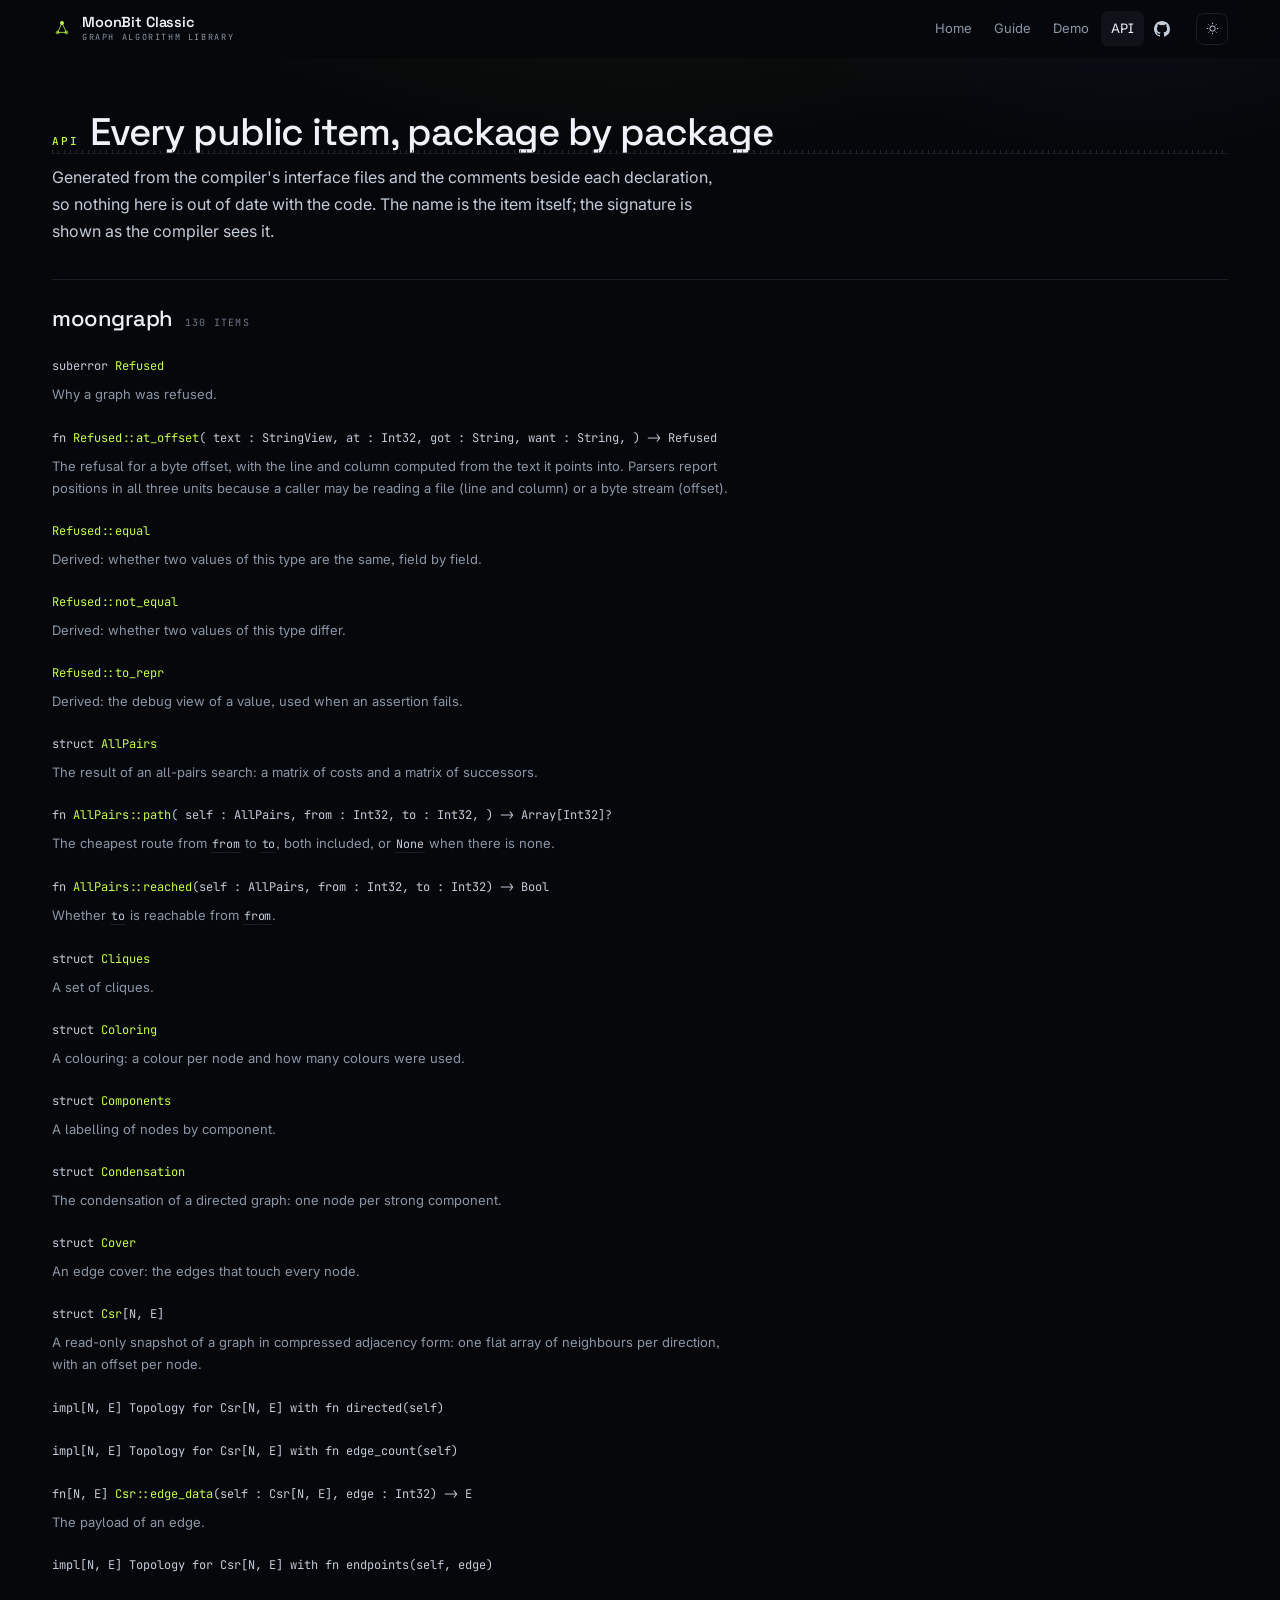
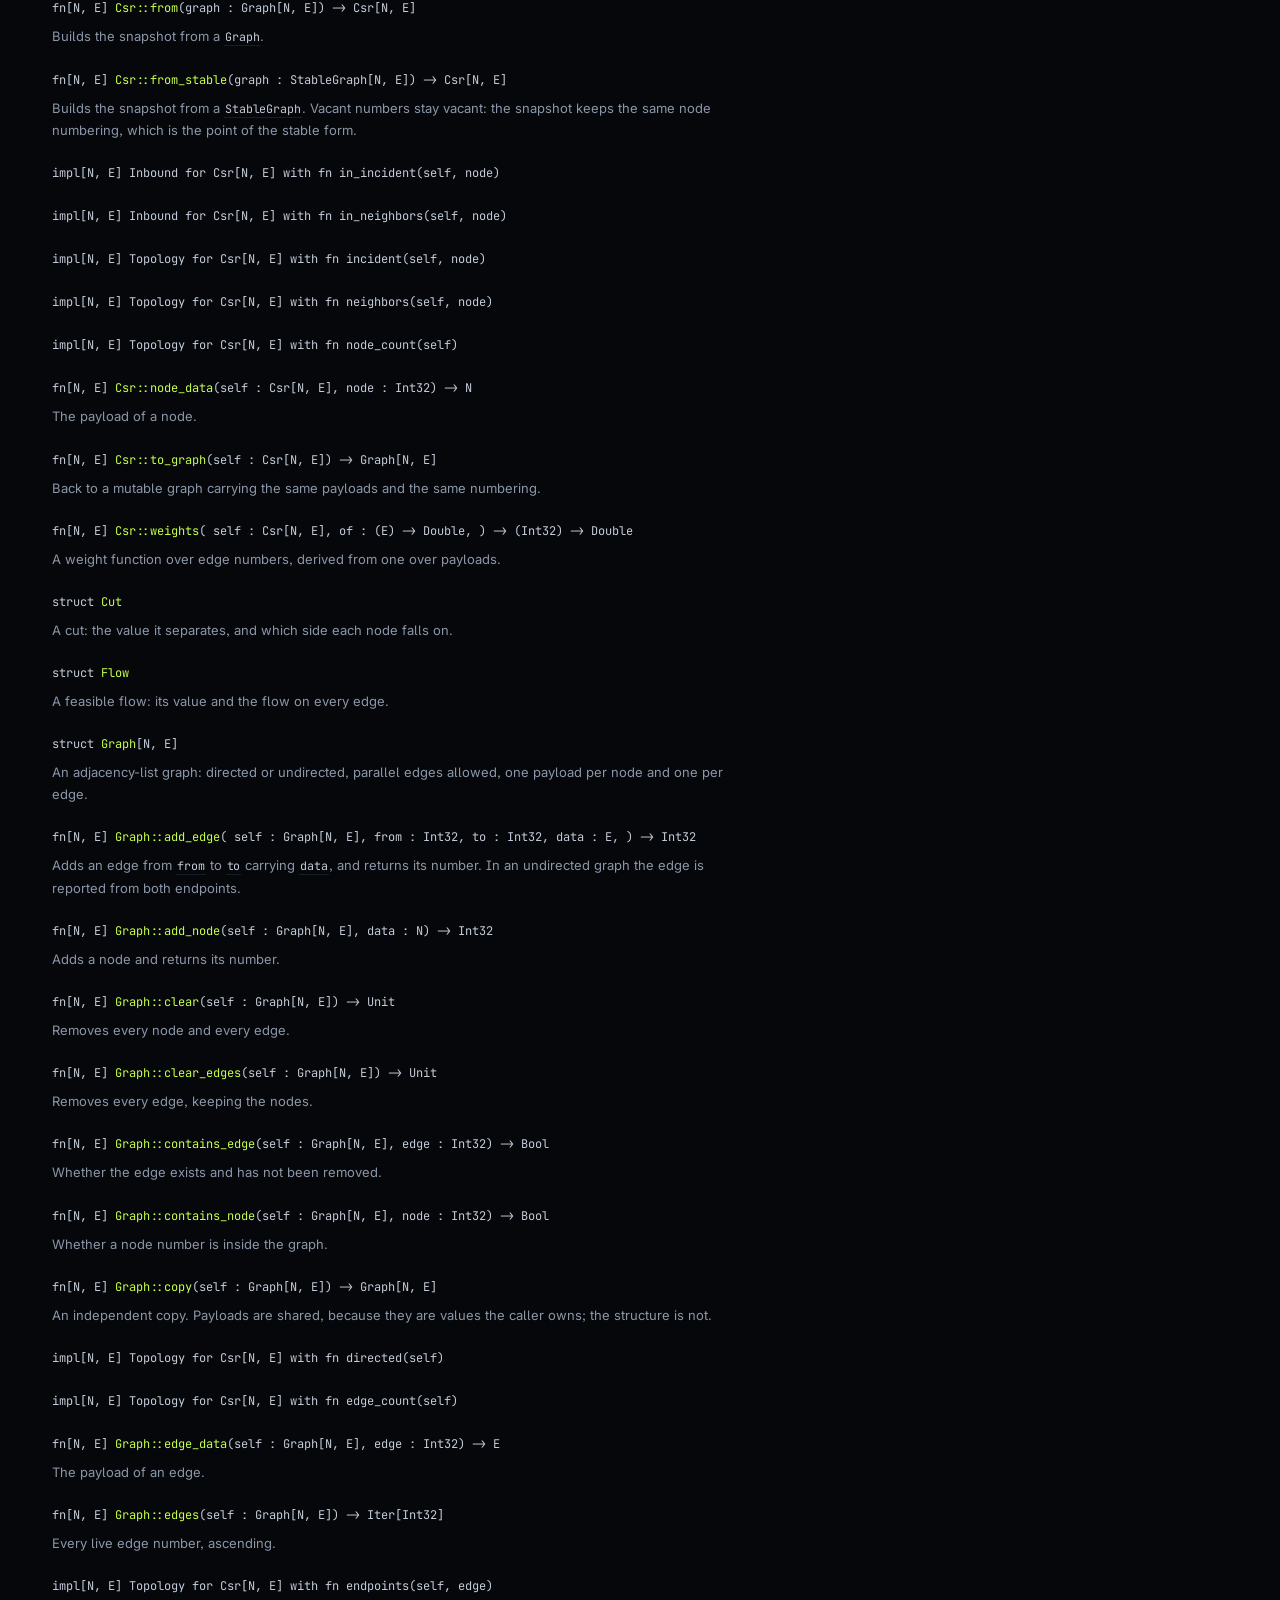
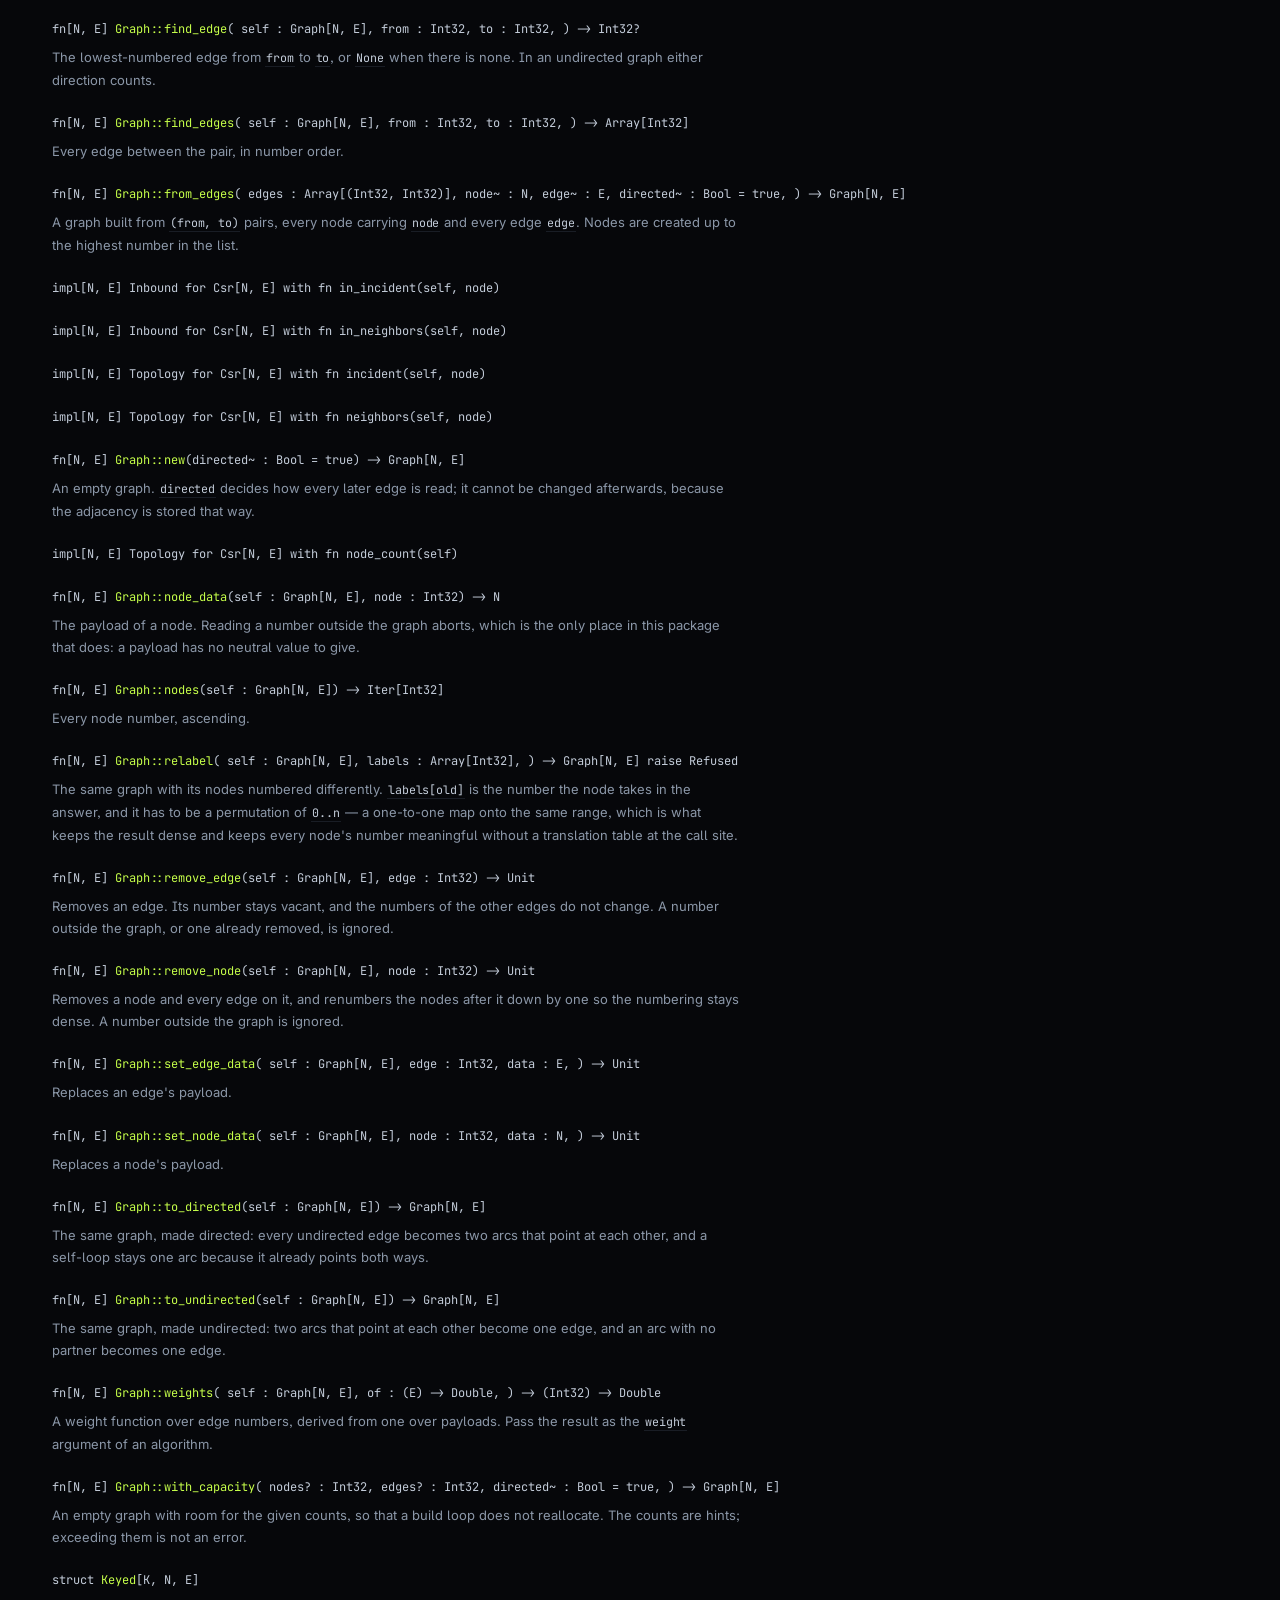
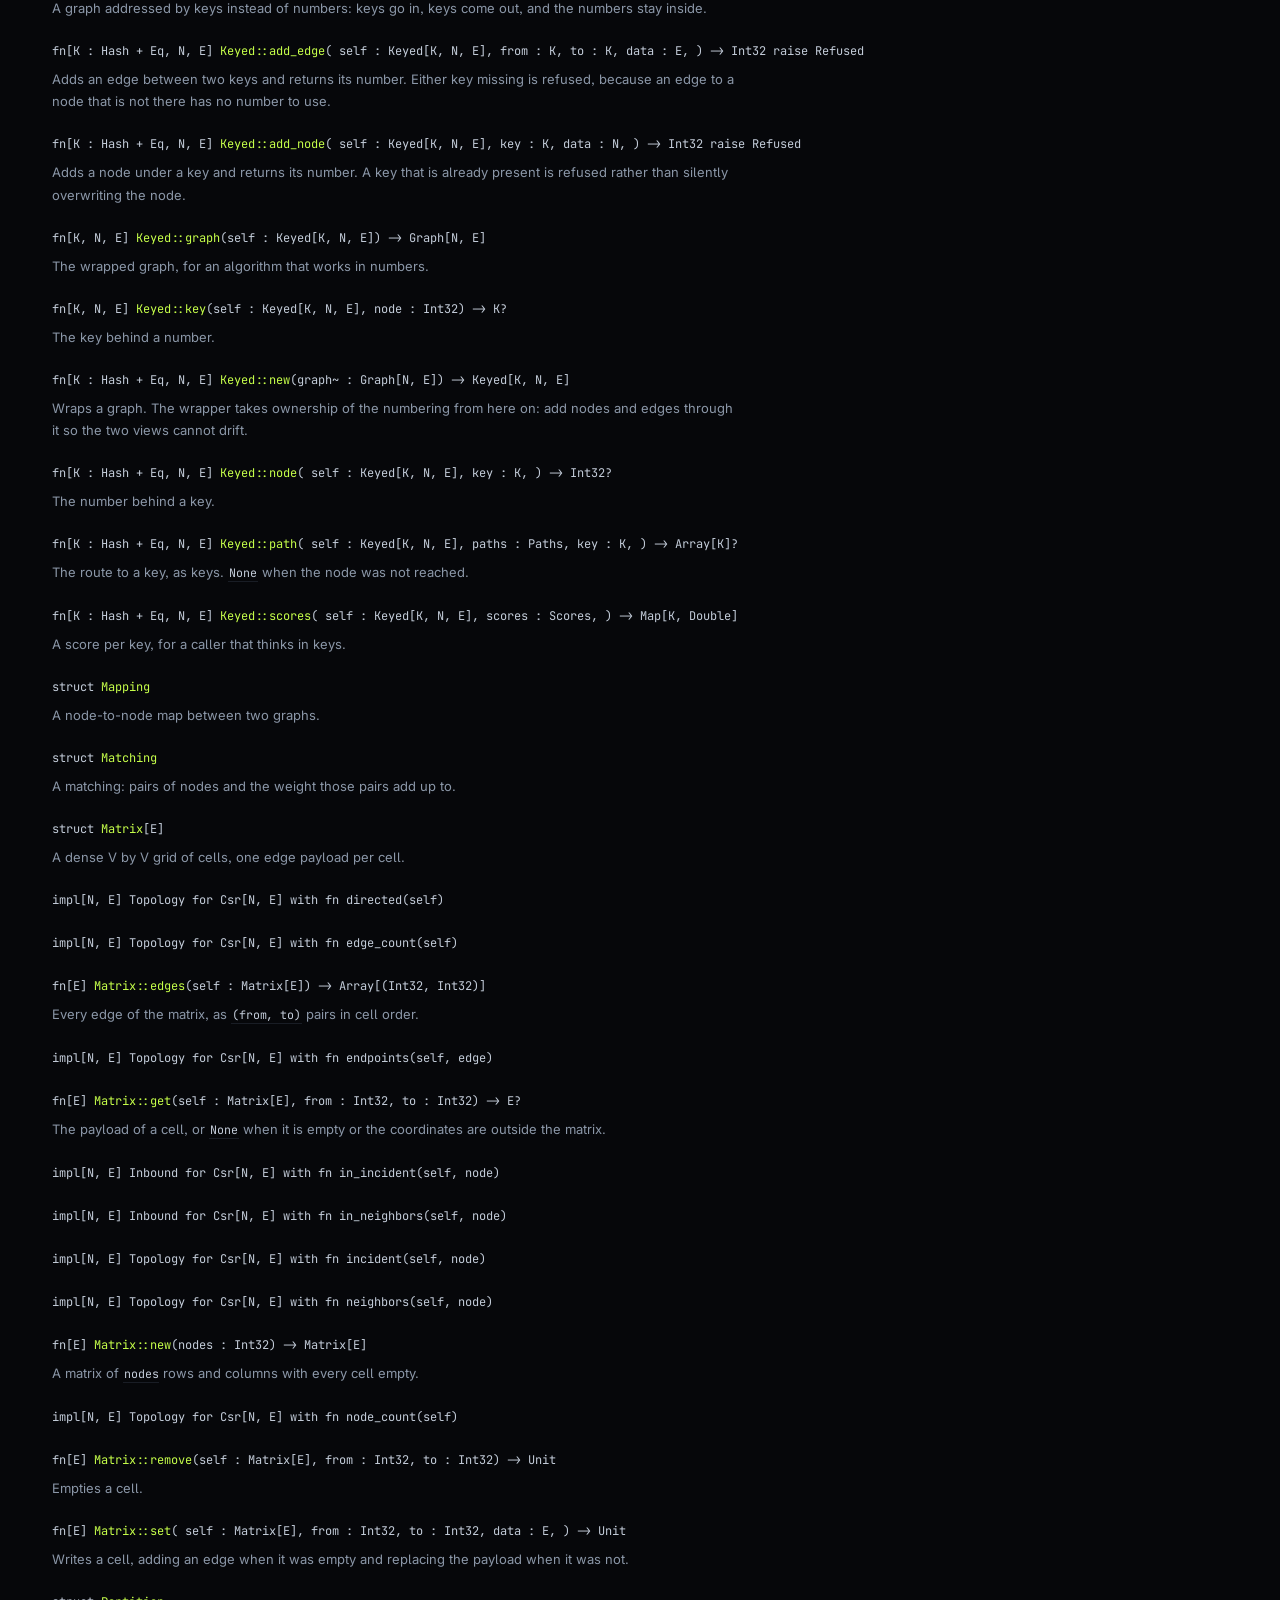
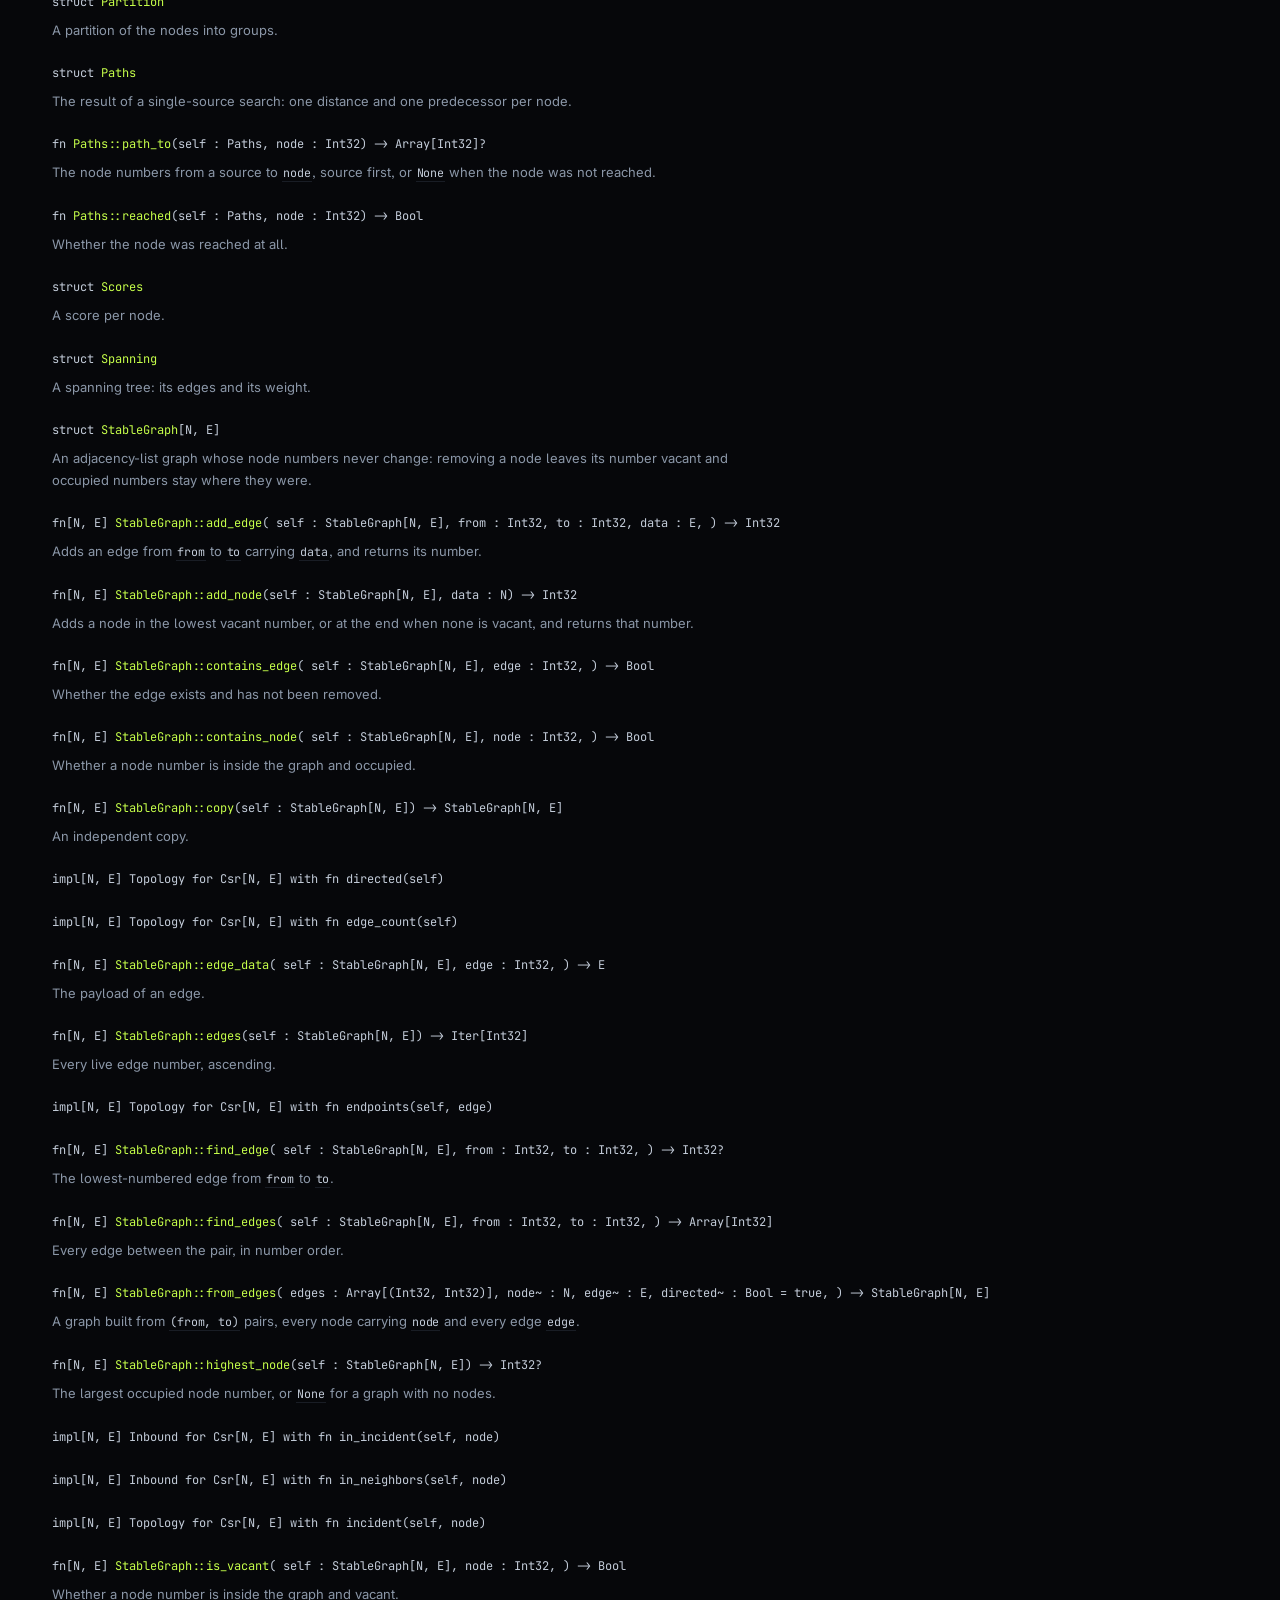
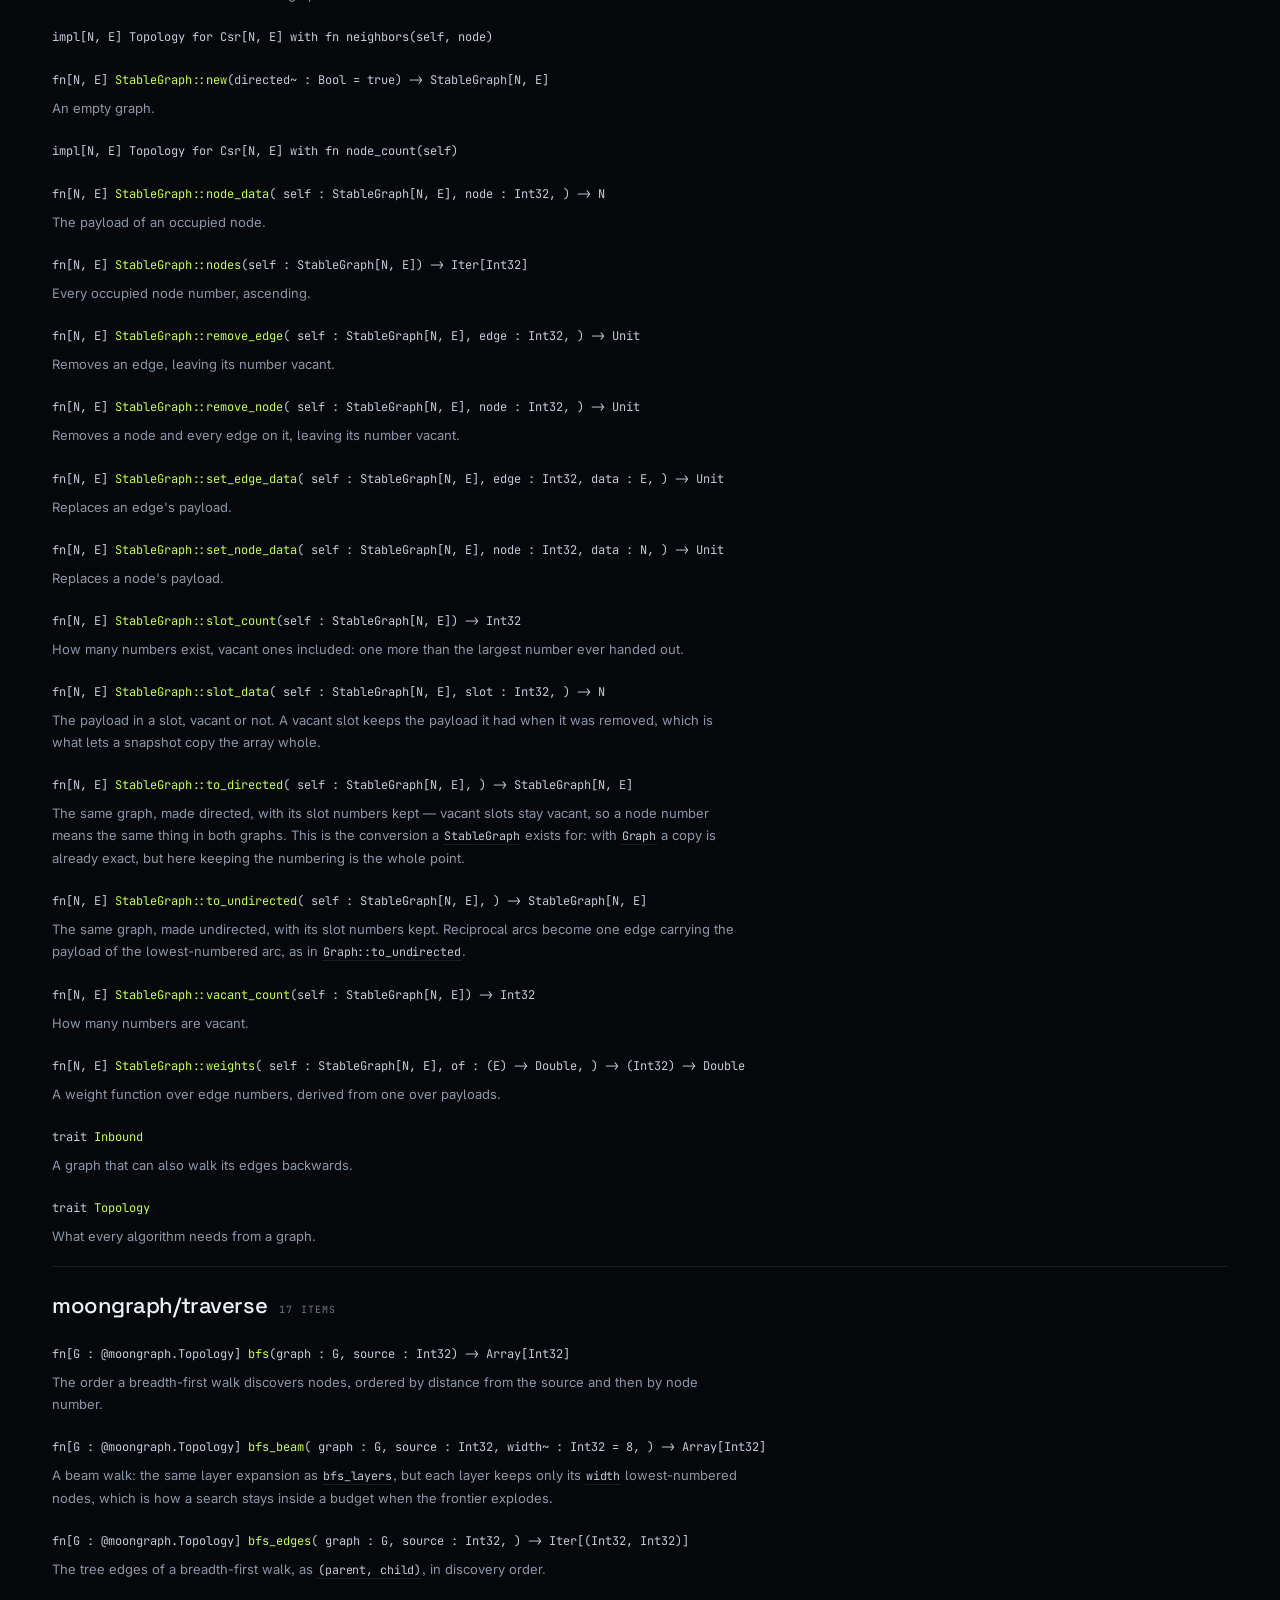
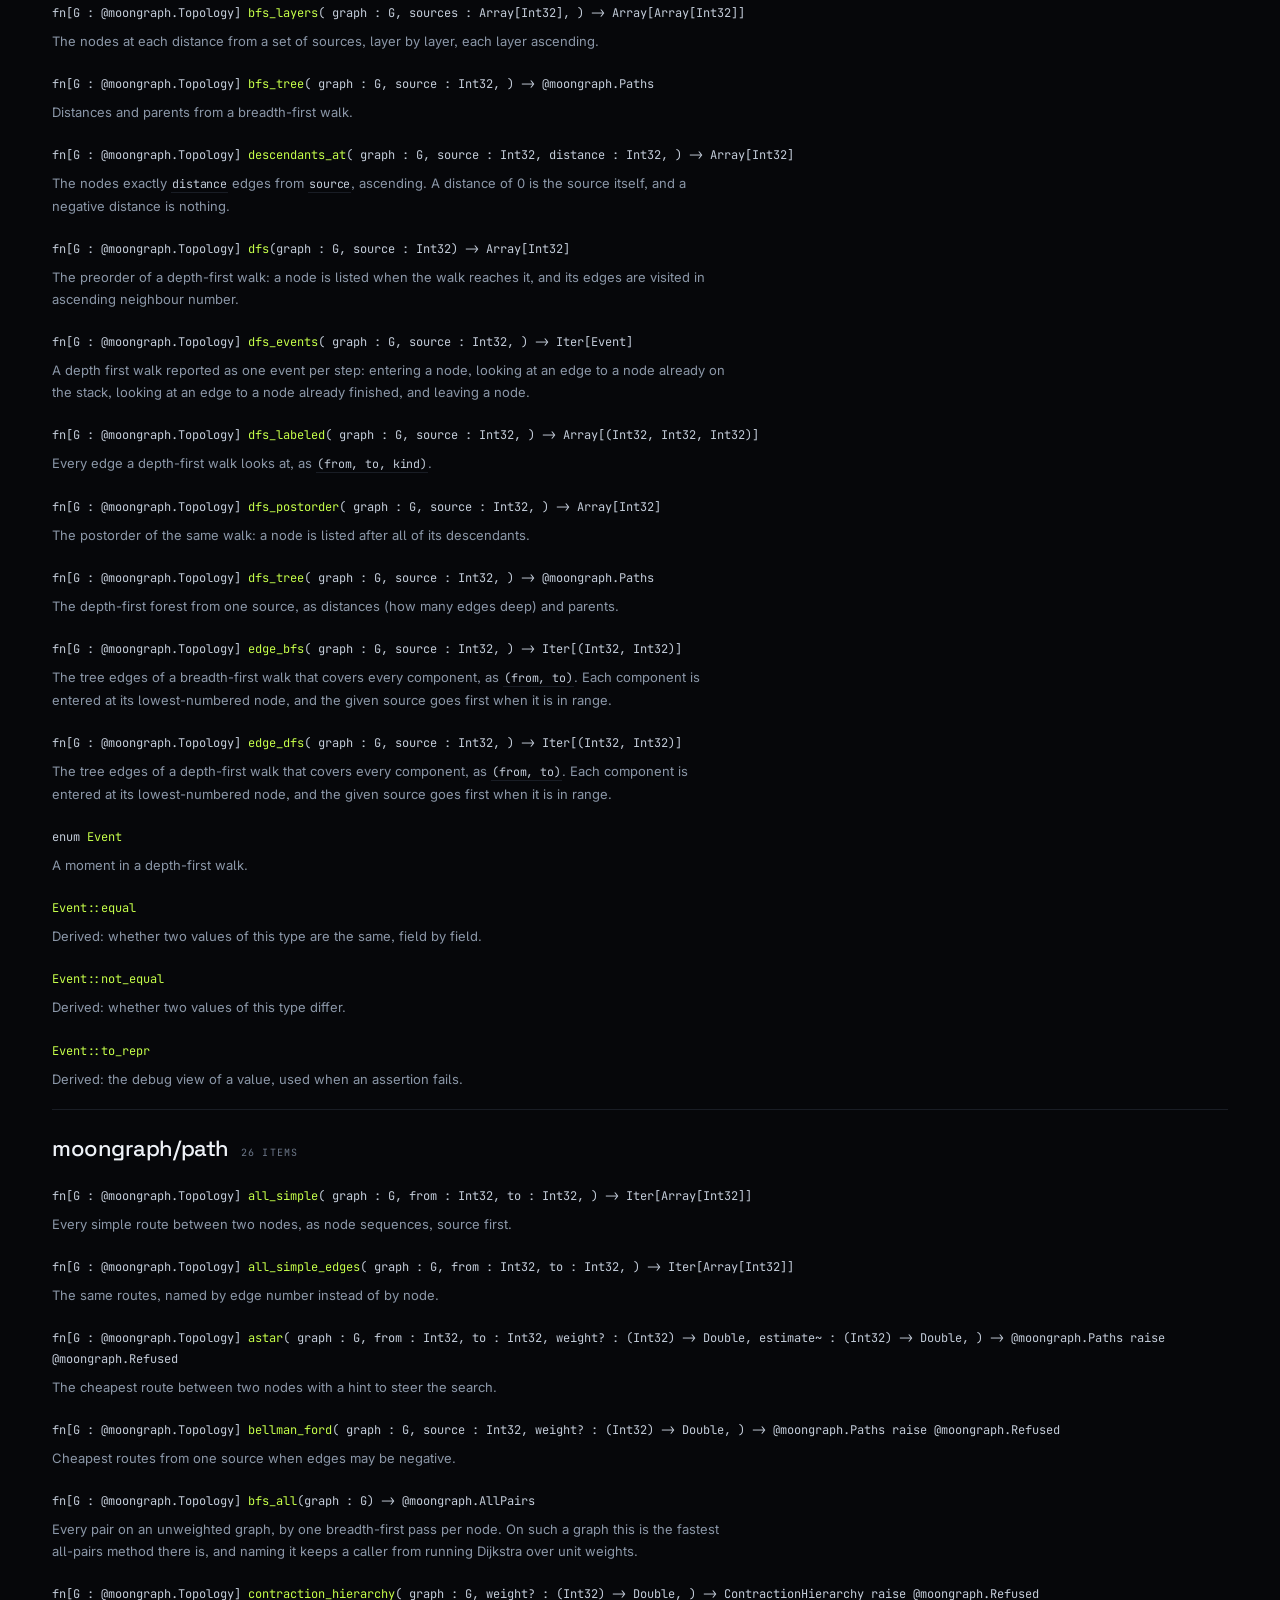
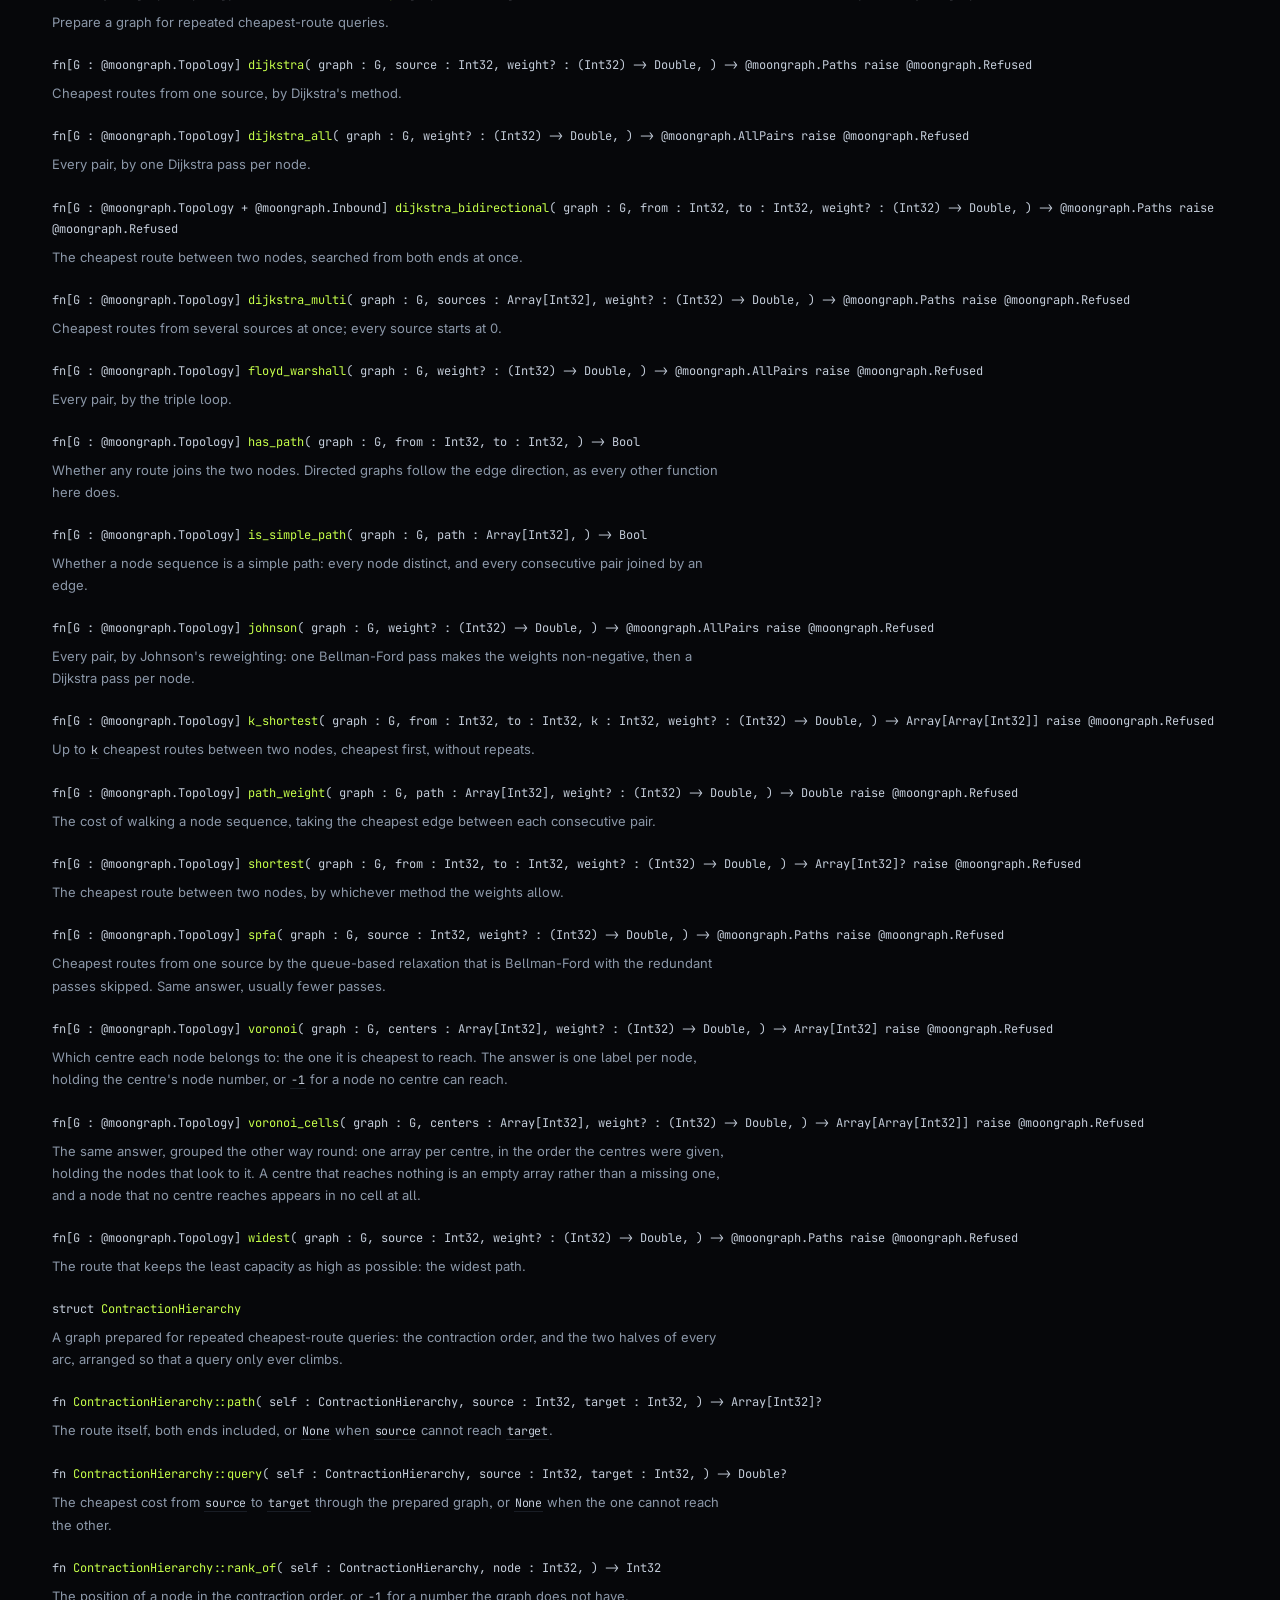
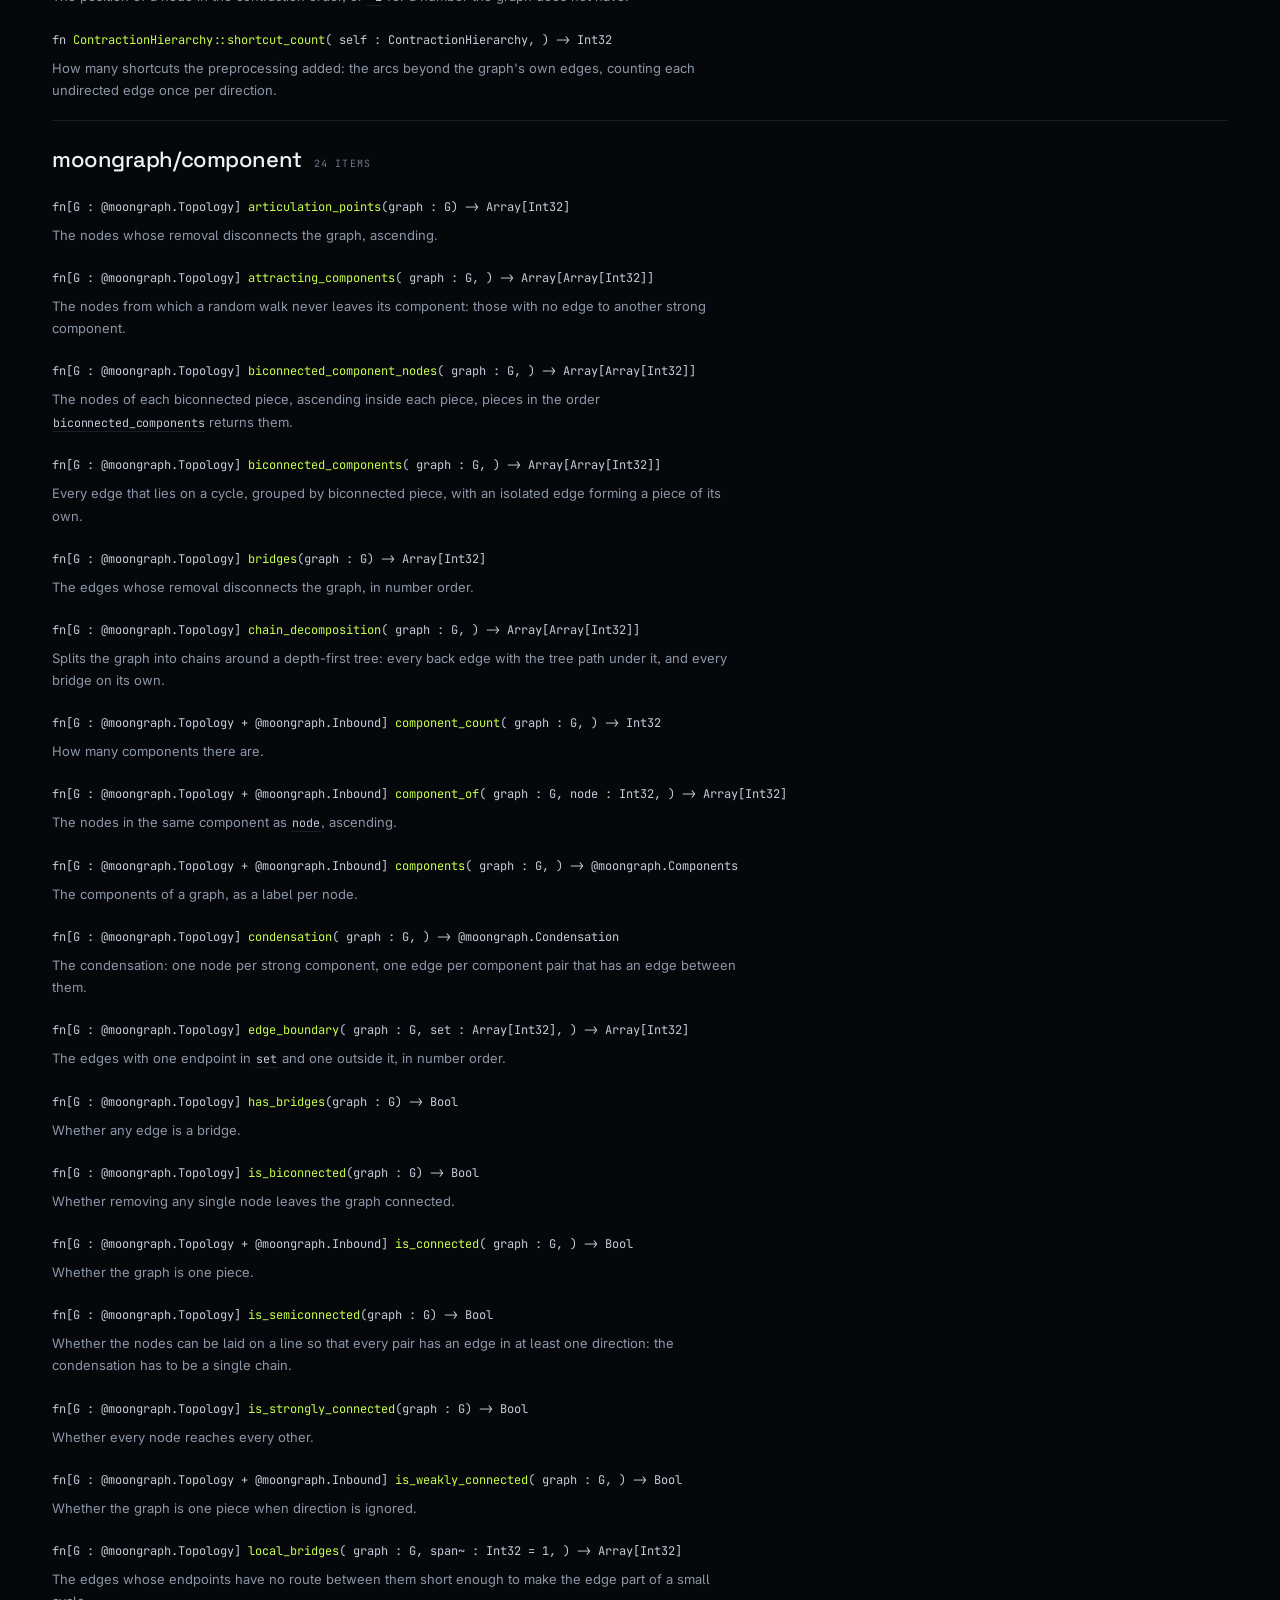
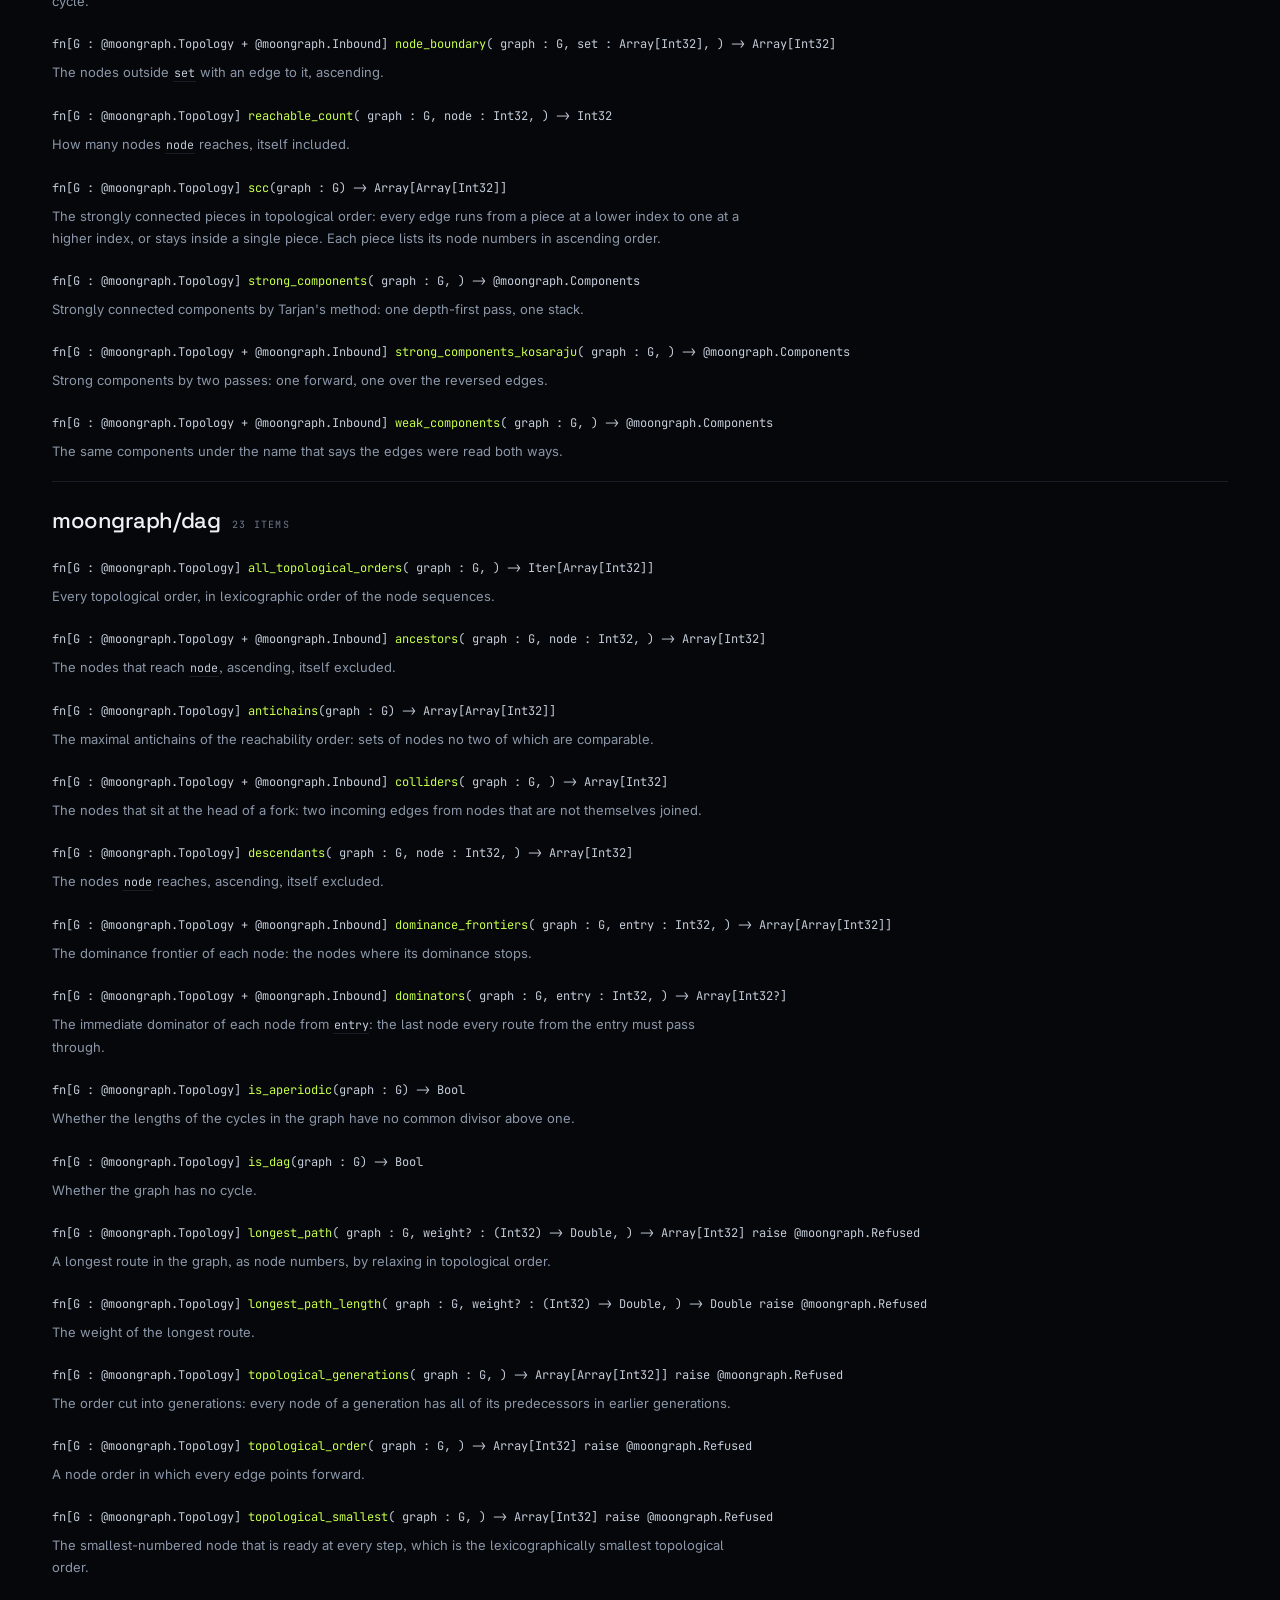
==== commit 0b3ad320: "docs(api): every public item has the paragraph that explains it. The reference page takes the first " ====
--- a/docs/api.html
+++ b/docs/api.html
@@ -149,9 +149,13 @@
 has odd-degree nodes, as edge numbers in walk order.</div></div><div class="item"><div class="sig">fn[G : @moongraph.Topology] <span class="name">chordless_cycles</span>( graph : G, length_bound? : Int32, ) -&gt; Iter[Array[Int32]]</div><div class="doc-text">The cycles with no edge joining two of their own nodes.</div></div><div class="item"><div class="sig">fn[G : @moongraph.Topology] <span class="name">cycle_basis</span>(graph : G) -&gt; Array[Array[Int32]]</div><div class="doc-text">A basis of the cycle space: one fundamental cycle per edge that is not a bridge,
 enough of them to generate every cycle by symmetric difference.</div></div><div class="item"><div class="sig">fn[G : @moongraph.Topology] <span class="name">eulerian_circuit</span>( graph : G, ) -&gt; Array[Int32] raise @moongraph.Refused</div><div class="doc-text">A closed walk that uses every edge exactly once, as edge numbers.</div></div><div class="item"><div class="sig">fn[G : @moongraph.Topology + @moongraph.Inbound] <span class="name">eulerian_path</span>( graph : G, ) -&gt; Array[Int32]?</div><div class="doc-text">The one trail that uses every edge exactly once, or <code>None</code> when there is none.</div></div><div class="item"><div class="sig">fn[G : @moongraph.Topology] <span class="name">eulerize</span>( graph : G, weight? : (Int32) -&gt; Double, ) -&gt; Array[(Int32, Int32)] raise @moongraph.Refused</div><div class="doc-text">The edges to duplicate so that the graph becomes Eulerian, as <code>(from, to)</code>
 pairs.</div></div><div class="item"><div class="sig">fn[G : @moongraph.Topology + @moongraph.Inbound] <span class="name">feedback_arc_set</span>( graph : G, ) -&gt; Array[Int32]</div><div class="doc-text">A set of edges whose removal leaves a graph without cycles, chosen greedily.</div></div><div class="item"><div class="sig">fn[G : @moongraph.Topology] <span class="name">find_cycle</span>(graph : G) -&gt; Array[Int32]?</div><div class="doc-text">One cycle, as node numbers, first and last equal; <code>None</code> when the graph is
-acyclic.</div></div><div class="item"><div class="sig">fn[G : @moongraph.Topology] <span class="name">girth</span>(graph : G) -&gt; Int32?</div><div class="doc-text">The length of the shortest cycle, or <code>None</code> when the graph is a forest.</div></div><div class="item"><div class="sig">fn[G : @moongraph.Topology + @moongraph.Inbound] <span class="name">has_eulerian_path</span>( graph : G, ) -&gt; Bool</div><div class="doc-text">Whether every edge can be walked in one trail that is not closed: exactly two
-nodes have odd degree and they are the ends.</div></div><div class="item"><div class="sig">fn[G : @moongraph.Topology] <span class="name">is_cyclic</span>(graph : G) -&gt; Bool</div><div class="doc-text">Whether the graph has a cycle. A self-loop counts.</div></div><div class="item"><div class="sig">fn[G : @moongraph.Topology] <span class="name">is_eulerian</span>(graph : G) -&gt; Bool</div><div class="doc-text">Whether every edge lies on one closed walk: every node is joined to the rest and
-every degree is even.</div></div><div class="item"><div class="sig">fn[G : @moongraph.Topology] <span class="name">min_cycle_ratio</span>( graph : G, cost~ : (Int32) -&gt; Double, weight? : (Int32) -&gt; Double, ) -&gt; Double raise @moongraph.Refused</div><div class="doc-text">The smallest cost-to-weight ratio over all cycles.</div></div><div class="item"><div class="sig">fn[G : @moongraph.Topology] <span class="name">minimum_cycle_basis</span>( graph : G, weight? : (Int32) -&gt; Double, ) -&gt; Array[Array[Int32]]</div><div class="doc-text">A cycle basis of total length as small as possible.</div></div><div class="item"><div class="sig">fn[G : @moongraph.Topology] <span class="name">simple_cycles</span>(graph : G) -&gt; Iter[Array[Int32]]</div><div class="doc-text">Every simple cycle, each reported once.</div></div></section>
+acyclic.</div></div><div class="item"><div class="sig">fn[G : @moongraph.Topology] <span class="name">girth</span>(graph : G) -&gt; Int32?</div><div class="doc-text">The length of the shortest cycle, following the arcs of a directed graph, or <code>None</code>
+when the graph has no closed walk.</div></div><div class="item"><div class="sig">fn[G : @moongraph.Topology + @moongraph.Inbound] <span class="name">has_eulerian_path</span>( graph : G, ) -&gt; Bool</div><div class="doc-text">Whether every edge can be walked in one trail that is not closed: in an undirected
+graph exactly two nodes have odd degree and they are the ends, and in a directed one
+exactly two nodes have their in and out counts one apart, the start leaving one more
+than it takes and the end taking one more than it leaves.</div></div><div class="item"><div class="sig">fn[G : @moongraph.Topology] <span class="name">is_cyclic</span>(graph : G) -&gt; Bool</div><div class="doc-text">Whether the graph has a cycle. A self-loop counts.</div></div><div class="item"><div class="sig">fn[G : @moongraph.Topology] <span class="name">is_eulerian</span>(graph : G) -&gt; Bool</div><div class="doc-text">Whether every edge lies on one closed walk: every node is joined to the rest, and
+every node either has even degree, or — in a directed graph — has as many edges
+leaving it as entering it.</div></div><div class="item"><div class="sig">fn[G : @moongraph.Topology] <span class="name">min_cycle_ratio</span>( graph : G, cost~ : (Int32) -&gt; Double, weight? : (Int32) -&gt; Double, ) -&gt; Double raise @moongraph.Refused</div><div class="doc-text">The smallest cost-to-weight ratio over all cycles.</div></div><div class="item"><div class="sig">fn[G : @moongraph.Topology] <span class="name">minimum_cycle_basis</span>( graph : G, weight? : (Int32) -&gt; Double, ) -&gt; Array[Array[Int32]]</div><div class="doc-text">A cycle basis of total length as small as possible.</div></div><div class="item"><div class="sig">fn[G : @moongraph.Topology] <span class="name">simple_cycles</span>(graph : G) -&gt; Iter[Array[Int32]]</div><div class="doc-text">Every simple cycle, each reported once.</div></div></section>
 <section class="pkg" id="tree"><h2>moongraph/tree<span class="count">25 items</span></h2><div class="item"><div class="sig">fn[G] <span class="name">branching_weight</span>( graph : G, spanning : @moongraph.Spanning, weight? : (Int32) -&gt; Double, ) -&gt; Double</div><div class="doc-text">The weight of a branching, which is the sum of the weights of its edges.</div></div><div class="item"><div class="sig">fn[G : @moongraph.Topology] <span class="name">broadcast_center</span>( graph : G, ) -&gt; (Int32, Int32) raise @moongraph.Refused</div><div class="doc-text">The node whose furthest node is nearest: the best place to start a broadcast.</div></div><div class="item"><div class="sig">fn <span class="name">from_nested</span>(nested : Nested) -&gt; (@moongraph.Graph[Int32, Unit], Int32)</div><div class="doc-text">The tree a nested shape describes, and the number it gives its root.</div></div><div class="item"><div class="sig">fn <span class="name">from_prufer</span>(sequence : Array[Int32]) -&gt; @moongraph.Graph[Int32, Unit]</div><div class="doc-text">The tree a Prüfer code describes, over node numbers <code>0 .. n</code>.</div></div><div class="item"><div class="sig">fn[G : @moongraph.Topology] <span class="name">maximum_branching</span>( graph : G, weight? : (Int32) -&gt; Double, root? : Int32, ) -&gt; @moongraph.Spanning raise @moongraph.Refused</div><div class="doc-text">The most expensive branching, by the same walk on negated weights.</div></div><div class="item"><div class="sig">fn[G : @moongraph.Topology] <span class="name">maximum_spanning</span>( graph : G, weight? : (Int32) -&gt; Double, ) -&gt; @moongraph.Spanning raise @moongraph.Refused</div><div class="doc-text">A maximum spanning tree, by the same walk with the comparison turned around.</div></div><div class="item"><div class="sig">fn[G : @moongraph.Topology] <span class="name">minimum_branching</span>( graph : G, weight? : (Int32) -&gt; Double, root? : Int32, ) -&gt; @moongraph.Spanning raise @moongraph.Refused</div><div class="doc-text">The cheapest set of directed edges that gives every node at most one parent and
 the whole graph a root, by Chu-Liu/Edmonds.</div></div><div class="item"><div class="sig">fn[G : @moongraph.Topology] <span class="name">minimum_spanning</span>( graph : G, weight? : (Int32) -&gt; Double, kind~ : SpanningMethod = Kruskal, ) -&gt; @moongraph.Spanning raise @moongraph.Refused</div><div class="doc-text">A minimum spanning tree.</div></div><div class="item"><div class="sig">fn[G : @moongraph.Topology] <span class="name">prufer_sequence</span>( graph : G, ) -&gt; Array[Int32] raise @moongraph.Refused</div><div class="doc-text">Prüfer&#x27;s code of a labelled tree: the sequence of labels a leaf-stripping walk
 leaves behind.</div></div><div class="item"><div class="sig">fn[G : @moongraph.Topology] <span class="name">random_spanning</span>( graph : G, rng~ : &amp;@contract.Rng, ) -&gt; @moongraph.Spanning</div><div class="doc-text">A spanning tree picked at random, by a random permutation of the edges fed to
@@ -202,30 +206,51 @@
 group into connected pieces, then a fold that treats those pieces as nodes.</div></div><div class="item"><div class="sig">fn[G : @moongraph.Topology] <span class="name">louvain</span>( graph : G, resolution~ : Double = 1.0, rounds~ : Int32 = 8, ) -&gt; @moongraph.Partition</div><div class="doc-text">Groups grown by local search on modularity: every node starts alone, moves to the group
 that raises modularity most, and the groups are then treated as nodes and the walk
 repeats.</div></div></section>
-<section class="pkg" id="metric"><h2>moongraph/metric<span class="count">41 items</span></h2><div class="item"><div class="sig">fn[G : @moongraph.Topology] <span class="name">accessibility</span>( graph : G, cutoff : Double, weight? : (Int32) -&gt; Double, ) -&gt; Array[Int32]</div><div class="doc-text">How many nodes each node can reach within <code>cutoff</code>, itself included: the count of nodes
+<section class="pkg" id="metric"><h2>moongraph/metric<span class="count">51 items</span></h2><div class="item"><div class="sig">fn[G : @moongraph.Topology] <span class="name">accessibility</span>( graph : G, cutoff : Double, weight? : (Int32) -&gt; Double, ) -&gt; Array[Int32]</div><div class="doc-text">How many nodes each node can reach within <code>cutoff</code>, itself included: the count of nodes
 whose cheapest route from it costs at most <code>cutoff</code>.</div></div><div class="item"><div class="sig">fn[G : @moongraph.Topology] <span class="name">accessibility_decay</span>( graph : G, cutoff : Double, decay : Double, weight? : (Int32) -&gt; Double, ) -&gt; Array[Double]</div><div class="doc-text">How much each node can reach within <code>cutoff</code>, with the near neighbourhood weighted more than
 the far one: a node at cost <code>d</code> contributes <code>exp(-decay · d)</code>, so <code>decay</code> of zero counts
 everything at one and a larger <code>decay</code> narrows the view to what is close.</div></div><div class="item"><div class="sig">fn[G : @moongraph.Topology] <span class="name">adamic_adar</span>( graph : G, a : Int32, b : Int32, ) -&gt; Double</div><div class="doc-text">The same idea with the neighbourhood size taken as just over one, which fades faster
-as a hub grows.</div></div><div class="item"><div class="sig">fn[G : @moongraph.Topology] <span class="name">assortativity</span>(graph : G) -&gt; Double</div><div class="doc-text">The degree correlation: whether nodes of like degree prefer each other.</div></div><div class="item"><div class="sig">fn[G : @moongraph.Topology] <span class="name">average_clustering</span>(graph : G) -&gt; Double</div><div class="doc-text">The mean of the local clustering over every node.</div></div><div class="item"><div class="sig">fn[G : @moongraph.Topology] <span class="name">barycenter</span>( graph : G, weight? : (Int32) -&gt; Double, ) -&gt; Array[Int32]</div><div class="doc-text">The nodes that sit closest to everything else put together: the ones with the smallest
+as a hub grows.</div></div><div class="item"><div class="sig">fn[G : @moongraph.Topology] <span class="name">assortativity</span>(graph : G) -&gt; Double</div><div class="doc-text">The degree correlation: whether nodes of like degree prefer each other.</div></div><div class="item"><div class="sig">fn[G : @moongraph.Topology] <span class="name">average_clustering</span>(graph : G) -&gt; Double</div><div class="doc-text">The mean of the local clustering over every node.</div></div><div class="item"><div class="sig">fn[G : @moongraph.Topology] <span class="name">average_path_length</span>(graph : G) -&gt; Double</div><div class="doc-text">The average number of hops between a pair of nodes, over the pairs that can reach each
+other. The reference graphs a small-world question needs are built by the caller —
+<code>random_rewire</code> in the approximation package makes one — so this stays a measurement.</div></div><div class="item"><div class="sig">fn[G : @moongraph.Topology] <span class="name">barycenter</span>( graph : G, weight? : (Int32) -&gt; Double, ) -&gt; Array[Int32]</div><div class="doc-text">The nodes that sit closest to everything else put together: the ones with the smallest
 total distance to the rest of the graph, not the smallest worst case. A centre minimises
 the worst trip; a barycentre minimises the sum of all of them, which is the node to put a
 depot on when every trip happens once.</div></div><div class="item"><div class="sig">fn[G : @moongraph.Topology] <span class="name">center</span>(graph : G) -&gt; Array[Int32]</div><div class="doc-text">The nodes at the radius: the middle of the graph.</div></div><div class="item"><div class="sig">fn[G : @moongraph.Topology] <span class="name">clustering</span>(graph : G, node : Int32) -&gt; Double</div><div class="doc-text">How many of a node&#x27;s neighbours are themselves neighbours, as a fraction of the pairs
 that could be.</div></div><div class="item"><div class="sig">fn[G : @moongraph.Topology] <span class="name">common_neighbors</span>( graph : G, a : Int32, b : Int32, ) -&gt; Int32</div><div class="doc-text">How many neighbours two nodes share. The pair itself does not count, which is what a
-link prediction asks: who else knows both of them.</div></div><div class="item"><div class="sig">fn[G : @moongraph.Topology + @moongraph.Inbound] <span class="name">constraint</span>( graph : G, weight? : (Int32) -&gt; Double, ) -&gt; Array[Double?]</div><div class="doc-text">Burt&#x27;s constraint: how much of a node&#x27;s time is spent on neighbours who are themselves
+link prediction asks: who else knows both of them.</div></div><div class="item"><div class="sig">fn[G : @moongraph.Topology] <span class="name">communicability</span>( graph : G, weight? : (Int32) -&gt; Double, ) -&gt; Array[Array[Double]]</div><div class="doc-text">How many routes of every length join each pair of nodes, summed into one number: the
+entry <code>(u,v)</code> of <code>exp(A)</code>, where <code>A</code> is the adjacency matrix. The diagonal is the number of
+closed walks from a node back to itself, and the off-diagonal is the count of walks of any
+length — a measure of how many ways the two nodes can reach each other, which is the
+matrix counterpart of &quot;how well connected&quot; in a network with cycles.</div></div><div class="item"><div class="sig">fn[G : @moongraph.Topology + @moongraph.Inbound] <span class="name">constraint</span>( graph : G, weight? : (Int32) -&gt; Double, ) -&gt; Array[Double?]</div><div class="doc-text">Burt&#x27;s constraint: how much of a node&#x27;s time is spent on neighbours who are themselves
 tied to the node&#x27;s other neighbours. A node whose friends all know each other is
 constrained — every favour it does travels down the same channels, and it has no way to
 play one side against the other. A node whose neighbours are strangers to each other sits
-in a structural hole, and the constraint is low.</div></div><div class="item"><div class="sig">fn[G : @moongraph.Topology] <span class="name">degree</span>(graph : G) -&gt; Array[Int32]</div><div class="doc-text">The number of edges out of each node.</div></div><div class="item"><div class="sig">fn[G : @moongraph.Topology] <span class="name">degree_histogram</span>(graph : G) -&gt; Array[Int32]</div><div class="doc-text">How many nodes have each degree, from 0 up to the largest.</div></div><div class="item"><div class="sig">fn[G : @moongraph.Topology] <span class="name">density</span>(graph : G) -&gt; Double</div><div class="doc-text">How many of the possible edges are present: 0 for an empty graph, 1 for a complete
+in a structural hole, and the constraint is low.</div></div><div class="item"><div class="sig">fn[G : @moongraph.Topology + @moongraph.Inbound] <span class="name">current_flow_betweenness</span>( graph : G, weight? : (Int32) -&gt; Double, ) -&gt; @moongraph.Scores</div><div class="doc-text">Current-flow betweenness: how much of the current between every pair of nodes passes
+through a node, when the graph is a circuit and each pair sends one unit. A node that
+every route has to cross scores high; a node beside a fat alternative route scores low,
+which is the difference between counting shortest routes and measuring capacity.</div></div><div class="item"><div class="sig">fn[G : @moongraph.Topology + @moongraph.Inbound] <span class="name">current_flow_closeness</span>( graph : G, weight? : (Int32) -&gt; Double, ) -&gt; @moongraph.Scores</div><div class="doc-text">Current-flow closeness: how close a node is to the rest when distance is measured as
+electrical resistance rather than as the length of a route. A node with many parallel
+paths scores better than one behind a single bridge, even when both are the same number of
+hops from everything, which is the difference between counting routes and measuring how
+much they can carry.</div></div><div class="item"><div class="sig">fn[G : @moongraph.Topology] <span class="name">degree</span>(graph : G) -&gt; Array[Int32]</div><div class="doc-text">The number of edges out of each node.</div></div><div class="item"><div class="sig">fn[G : @moongraph.Topology] <span class="name">degree_histogram</span>(graph : G) -&gt; Array[Int32]</div><div class="doc-text">How many nodes have each degree, from 0 up to the largest.</div></div><div class="item"><div class="sig">fn[G : @moongraph.Topology] <span class="name">density</span>(graph : G) -&gt; Double</div><div class="doc-text">How many of the possible edges are present: 0 for an empty graph, 1 for a complete
 one.</div></div><div class="item"><div class="sig">fn[G : @moongraph.Topology] <span class="name">diameter</span>(graph : G) -&gt; Int32</div><div class="doc-text">The largest eccentricity: the longest shortest route.</div></div><div class="item"><div class="sig">fn[G : @moongraph.Topology] <span class="name">distinct_edge_count</span>(graph : G) -&gt; Int32</div><div class="doc-text">How many edges there are, counting a pair once however many parallel edges join it.</div></div><div class="item"><div class="sig">fn[G : @moongraph.Topology] <span class="name">eccentricity</span>(graph : G, node : Int32) -&gt; Int32</div><div class="doc-text">The number of hops from <code>node</code> to its furthest node.</div></div><div class="item"><div class="sig">fn[G : @moongraph.Topology + @moongraph.Inbound] <span class="name">effective_size</span>( graph : G, weight? : (Int32) -&gt; Double, ) -&gt; Array[Double?]</div><div class="doc-text">Effective size: the number of neighbours a node has, discounted by how much those
 neighbours are tied to each other. A node whose five friends are five strangers has an
 effective size near five; a node in a clique of five has one near one, because every
 friend is the same friend.</div></div><div class="item"><div class="sig">fn[G : @moongraph.Topology] <span class="name">efficiency</span>(graph : G) -&gt; Double</div><div class="doc-text">How well the graph moves information: the mean of one over the shortest route between
 every pair.</div></div><div class="item"><div class="sig">fn[G : @moongraph.Topology + @moongraph.Inbound] <span class="name">in_degree</span>( graph : G, ) -&gt; Array[Int32]</div><div class="doc-text">The number of edges into each node.</div></div><div class="item"><div class="sig">fn[G : @moongraph.Topology] <span class="name">link_prediction</span>( graph : G, kind~ : SimilarityKind = Jaccard, ) -&gt; Array[(Int32, Int32, Double)]</div><div class="doc-text">Every pair of nodes with no edge between them, scored as a candidate link. The pairs
-come in ascending order, so two runs on the same graph answer the same array.</div></div><div class="item"><div class="sig">fn[G : @moongraph.Topology] <span class="name">modularity</span>( graph : G, partition : @moongraph.Partition, ) -&gt; Double</div><div class="doc-text">How well the edges between two groups explain themselves: the edge weight inside each
+come in ascending order, so two runs on the same graph answer the same array.</div></div><div class="item"><div class="sig">fn[G : @moongraph.Topology] <span class="name">low_connectivity_nodes</span>( graph : G, impedance~ : Double, count~ : Int32, weight? : (Int32) -&gt; Double, ) -&gt; Array[Int32]</div><div class="doc-text">The nodes that sit in a piece of the network too small to count: cut the graph down to the
+edges a trip of <code>impedance</code> can use, and a node belongs to a piece of that graph. A piece
+with fewer than <code>count</code> nodes is a pocket — a suburb with one road in, a station whose
+platforms are joined to nothing else — and the nodes in it are the ones a
+low-connectivity study is looking for.</div></div><div class="item"><div class="sig">fn[G : @moongraph.Topology] <span class="name">modularity</span>( graph : G, partition : @moongraph.Partition, ) -&gt; Double</div><div class="doc-text">How well the edges between two groups explain themselves: the edge weight inside each
 group compared with what a random rewiring would give.</div></div><div class="item"><div class="sig">fn[G : @moongraph.Topology] <span class="name">nearest_pois</span>( graph : G, pois : Array[Int32], count~ : Int32 = 1, cutoff~ : Double, weight? : (Int32) -&gt; Double, ) -&gt; Array[Array[Double?]]</div><div class="doc-text">The distances from every node to its nearest points of interest, one entry per rank. This
 is Pandana&#x27;s <code>nearest_pois</code>: not &quot;how many shops are within a mile&quot; but &quot;how far is the
 nearest, the second nearest, the third&quot;, which is the question a site-selection study
-actually asks.</div></div><div class="item"><div class="sig">fn[G : @moongraph.Topology] <span class="name">periphery</span>(graph : G) -&gt; Array[Int32]</div><div class="doc-text">The nodes at the diameter: the ends of the longest shortest route.</div></div><div class="item"><div class="sig">fn[G : @moongraph.Topology] <span class="name">radius</span>(graph : G) -&gt; Int32</div><div class="doc-text">The smallest eccentricity: the best node to stand at.</div></div><div class="item"><div class="sig">fn[G : @moongraph.Topology] <span class="name">reciprocity</span>(graph : G) -&gt; Double</div><div class="doc-text">The fraction of edges that point both ways, over the edges a directed graph has.</div></div><div class="item"><div class="sig">fn[G : @moongraph.Topology + @moongraph.Inbound] <span class="name">resistance_distance</span>( graph : G, a : Int32, b : Int32, weight? : (Int32) -&gt; Double, ) -&gt; Double?</div><div class="doc-text">The resistance distance between every pair of nodes: what a circuit built from the graph
+actually asks.</div></div><div class="item"><div class="sig">fn[G : @moongraph.Topology] <span class="name">percolation_centrality</span>( graph : G, states : Array[Double], ) -&gt; @moongraph.Scores</div><div class="doc-text">Percolation centrality: betweenness where a route counts for how much of the graph it
+starts in. Each node carries a state — the share of it that is &quot;percolated&quot;, one for a
+node already infected, zero for one untouched — and a pair <code>(s,t)</code> contributes to a node
+in proportion to <code>x(s) / (Σx − x(v))</code>, the infected share of the source over the infected
+share available beside the node being measured.</div></div><div class="item"><div class="sig">fn[G : @moongraph.Topology] <span class="name">periphery</span>(graph : G) -&gt; Array[Int32]</div><div class="doc-text">The nodes at the diameter: the ends of the longest shortest route.</div></div><div class="item"><div class="sig">fn[G : @moongraph.Topology] <span class="name">radius</span>(graph : G) -&gt; Int32</div><div class="doc-text">The smallest eccentricity: the best node to stand at.</div></div><div class="item"><div class="sig">fn[G : @moongraph.Topology] <span class="name">reciprocity</span>(graph : G) -&gt; Double</div><div class="doc-text">The fraction of edges that point both ways, over the edges a directed graph has.</div></div><div class="item"><div class="sig">fn[G : @moongraph.Topology + @moongraph.Inbound] <span class="name">resistance_distance</span>( graph : G, a : Int32, b : Int32, weight? : (Int32) -&gt; Double, ) -&gt; Double?</div><div class="doc-text">The resistance distance between every pair of nodes: what a circuit built from the graph
 would resist between them. <code>None</code> outside the graph, and for a pair in different pieces.</div></div><div class="item"><div class="sig">fn[G : @moongraph.Topology + @moongraph.Inbound] <span class="name">resistance_matrix</span>( graph : G, weight? : (Int32) -&gt; Double, ) -&gt; Array[Array[Double?]]</div><div class="doc-text">Every pair&#x27;s resistance distance, as a matrix. The answer is symmetric, its diagonal is
 zero, and a pair in different pieces of a graph that falls apart is <code>None</code> — no current
 can pass between them, which is not the same as a resistance of zero.</div></div><div class="item"><div class="sig">fn[G : @moongraph.Topology] <span class="name">resource_allocation</span>( graph : G, a : Int32, b : Int32, ) -&gt; Double</div><div class="doc-text">How much traffic a route could carry between two nodes under the similarity measures
@@ -233,14 +258,24 @@
 <code>k</code>, <code>phi(k)</code> is the share of the edges that could join the nodes of degree above <code>k</code>
 that actually do: <code>2·E_k / (N_k·(N_k - 1))</code>.</div></div><div class="item"><div class="sig">fn[G : @moongraph.Topology] <span class="name">rich_club_at</span>( graph : G, degree : Int32, ) -&gt; Double?</div><div class="doc-text">The coefficient at one threshold, by name rather than by walking the whole array.</div></div><div class="item"><div class="sig">fn[G : @moongraph.Topology] <span class="name">similarity</span>( graph : G, a : Int32, b : Int32, kind~ : SimilarityKind = Jaccard, ) -&gt; Double</div><div class="doc-text">How alike two nodes are: how much their neighbourhoods overlap. The seven measures
 differ only in what they divide by, or in how much they trust a hub, and all of them
-read the neighbourhoods out of the graph rather than out of a stored embedding.</div></div><div class="item"><div class="sig">fn[G : @moongraph.Topology] <span class="name">square_clustering</span>( graph : G, node : Int32, ) -&gt; Double</div><div class="doc-text">The square clustering of a node: how many of the pairs of its neighbours that share a
+read the neighbourhoods out of the graph rather than out of a stored embedding.</div></div><div class="item"><div class="sig">fn[G : @moongraph.Topology, H : @moongraph.Topology] <span class="name">smallworld_omega</span>( graph : G, lattice~ : H, ) -&gt; Double</div><div class="doc-text">The small-world coefficient of Watts and Strogatz rewritten as a difference rather than a
+ratio, which behaves near the ends: <code>L_lattice/L − C/C_lattice</code>. A graph that is as
+clustered as the lattice and as short as random scores near zero; a lattice scores
+positive, and a graph that has lost the lattice&#x27;s clustering scores negative.</div></div><div class="item"><div class="sig">fn[ G : @moongraph.Topology, H : @moongraph.Topology, K : @moongraph.Topology, ] <span class="name">smallworld_sigma</span>( graph : G, lattice~ : H, random~ : K, ) -&gt; Double</div><div class="doc-text">The small-world coefficient: how much more clustered a graph is than a random graph with
+the same size and average degree, divided by how much longer its routes are. A value well
+above one is the signature of a small world — clustered like a lattice, short like a
+random graph — and a value near one means the graph is indistinguishable from random on
+these two measures.</div></div><div class="item"><div class="sig">fn[G : @moongraph.Topology] <span class="name">square_clustering</span>( graph : G, node : Int32, ) -&gt; Double</div><div class="doc-text">The square clustering of a node: how many of the pairs of its neighbours that share a
 non-neighbour are joined by a four-node square.</div></div><div class="item"><div class="sig">fn[G : @moongraph.Topology + @moongraph.Inbound] <span class="name">total_degree</span>( graph : G, ) -&gt; Array[Int32]</div><div class="doc-text">The number of edges on each node, both directions together.</div></div><div class="item"><div class="sig">fn[G : @moongraph.Topology] <span class="name">transitivity</span>(graph : G) -&gt; Double</div><div class="doc-text">Three times the number of triangles over the number of open triples: the chance that
-two neighbours of a node are neighbours of each other, weighted by node.</div></div><div class="item"><div class="sig">let <span class="name">triad_names</span> : Array[String] = [</div><div class="doc-text">The sixteen triad types, in the order the census counts them. The name is the shape&#x27;s
+two neighbours of a node are neighbours of each other, weighted by node.</div></div><div class="item"><div class="sig">let <span class="name">triad_names</span> : Array[String] = [ &quot;003&quot;, &quot;012&quot;, &quot;102&quot;, &quot;021D&quot;, &quot;021U&quot;, &quot;021C&quot;, &quot;111D&quot;, &quot;111U&quot;, &quot;030T&quot;, &quot;030C&quot;, &quot;201&quot;, &quot;120D&quot;, &quot;120U&quot;, &quot;120C&quot;, &quot;210&quot;, &quot;300&quot;, ]</div><div class="doc-text">The sixteen triad types, in the order the census counts them. The name is the shape&#x27;s
 canonical label: how many arcs it has, then a letter for the direction they take.</div></div><div class="item"><div class="sig">fn[G : @moongraph.Topology + @moongraph.Inbound] <span class="name">triadic_census</span>( graph : G, ) -&gt; TriadCensus</div><div class="doc-text">The census of the sixteen triad types: how many triples of nodes carry no arc, one, two
 or three, and in which directions. An undirected graph is read as the directed graph
-that has both arcs for every edge, so its triples are the four symmetric shapes.</div></div><div class="item"><div class="sig">fn[G : @moongraph.Topology] <span class="name">triangles</span>(graph : G) -&gt; (Array[Int32], Int32)</div><div class="doc-text">The triangles each node takes part in, and the number of them.</div></div><div class="item"><div class="sig">fn[G : @moongraph.Topology] <span class="name">wiener_index</span>( graph : G, weight? : (Int32) -&gt; Double, ) -&gt; Double?</div><div class="doc-text">The Wiener index: the sum of the shortest-path distances over every pair of nodes. It is
+that has both arcs for every edge, so its triples are the four symmetric shapes.</div></div><div class="item"><div class="sig">fn[G : @moongraph.Topology] <span class="name">triangles</span>(graph : G) -&gt; (Array[Int32], Int32)</div><div class="doc-text">The triangles each node takes part in, and the number of them.</div></div><div class="item"><div class="sig">fn[G : @moongraph.Topology] <span class="name">voterank</span>(graph : G) -&gt; Array[Int32]</div><div class="doc-text">The nodes a spreading process should start from, by the VoteRank rule: every node starts
+with a vote of one and a score of zero, the score of a node is the abilities of its
+neighbours, the best score is elected, and the elected node&#x27;s neighbours lose a little
+ability — a share of <code>1/avg(degree)</code> each — so that a cluster cannot elect itself twice.</div></div><div class="item"><div class="sig">fn[G : @moongraph.Topology] <span class="name">wiener_index</span>( graph : G, weight? : (Int32) -&gt; Double, ) -&gt; Double?</div><div class="doc-text">The Wiener index: the sum of the shortest-path distances over every pair of nodes. It is
 the one number a chemist asks of a molecule&#x27;s graph — how spread out it is — and the one
-number a network planner asks of a road graph, summed over all the trips there are.</div></div><div class="item"><div class="sig">enum <span class="name">SimilarityKind</span></div><div class="doc-text">Which similarity measure to use. The first four divide a shared-neighbour count by a
+number a network planner asks of a road graph, summed over all the trips there are.</div></div><div class="item"><div class="sig">fn[G : @moongraph.Topology + @moongraph.Inbound] <span class="name">wl_hash</span>( graph : G, iterations~ : Int32 = 3, ) -&gt; String</div><div class="doc-text">The Weisfeiler-Lehman hash of a graph: a fingerprint that isomorphic graphs always share.</div></div><div class="item"><div class="sig">enum <span class="name">SimilarityKind</span></div><div class="doc-text">Which similarity measure to use. The first four divide a shared-neighbour count by a
 size; the last three weigh the shared neighbours by how rare they are, or ignore them
 and read only the two degrees.</div></div><div class="item"><div class="sig">struct <span class="name">TriadCensus</span></div><div class="doc-text">How many triples of each of the sixteen shapes a graph has. <code>count</code> follows the order of
 <code>triad_names</code>, and the sixteen counts always add up to the number of triples the graph
@@ -261,9 +296,12 @@
 no such drawing was found.</div></div><div class="item"><div class="sig">fn[G : @moongraph.Topology] <span class="name">score_sequence</span>(graph : G) -&gt; Array[Int32]</div><div class="doc-text">The out-degree of each node, without the self-loops a tournament cannot have.</div></div></section>
 <section class="pkg" id="iso"><h2>moongraph/iso<span class="count">4 items</span></h2><div class="item"><div class="sig">fn[G : @moongraph.Topology] <span class="name">could_be_isomorphic</span>(a : G, b : G) -&gt; Bool</div><div class="doc-text">A cheap necessary condition: the same number of nodes, edges and the same degree
 sequence. Two graphs that pass may still differ; two that fail cannot match.</div></div><div class="item"><div class="sig">fn[G : @moongraph.Topology] <span class="name">fast_could_be_isomorphic</span>(a : G, b : G) -&gt; Bool</div><div class="doc-text">The cheapest necessary condition there is: the same node and edge counts.</div></div><div class="item"><div class="sig">fn[G : @moongraph.Topology] <span class="name">is_isomorphic</span>(a : G, b : G) -&gt; Bool</div><div class="doc-text">Whether the two graphs are the same graph with the nodes renamed.</div></div><div class="item"><div class="sig">fn[G : @moongraph.Topology] <span class="name">vf2_mapping</span>( a : G, b : G, ) -&gt; @moongraph.Mapping?</div><div class="doc-text">A renaming that turns the first graph into the second, or <code>None</code> when there is none.</div></div></section>
-<section class="pkg" id="op"><h2>moongraph/op<span class="count">25 items</span></h2><div class="item"><div class="sig">fn <span class="name">bind</span>( shape : @moongraph.Graph[Int32, Unit], pieces : Array[@moongraph.Graph[Int32, Unit]], ) -&gt; @moongraph.Graph[Int32, Unit]</div><div class="doc-text">Replaces every node of a shape with a graph: the answer holds each piece side by side,
+<section class="pkg" id="op"><h2>moongraph/op<span class="count">26 items</span></h2><div class="item"><div class="sig">fn <span class="name">bind</span>( shape : @moongraph.Graph[Int32, Unit], pieces : Array[@moongraph.Graph[Int32, Unit]], ) -&gt; @moongraph.Graph[Int32, Unit]</div><div class="doc-text">Replaces every node of a shape with a graph: the answer holds each piece side by side,
 and wherever the shape had an edge, the two pieces are joined completely — every node of
-one to every node of the other.</div></div><div class="item"><div class="sig">fn <span class="name">cartesian_product</span>( a : @moongraph.Graph[Int32, Unit], b : @moongraph.Graph[Int32, Unit], ) -&gt; @moongraph.Graph[Int32, Unit]</div><div class="doc-text">The pair graph: one node per pair of inputs, joined when both coordinates are joined.</div></div><div class="item"><div class="sig">fn <span class="name">closure</span>( graph : @moongraph.Graph[Int32, Unit], ) -&gt; @moongraph.Graph[Int32, Unit]</div><div class="doc-text">The graph with an edge from every node to every node it can reach, itself included: the
+one to every node of the other.</div></div><div class="item"><div class="sig">fn[G : @moongraph.Topology] <span class="name">bipartite_projection</span>( graph : G, side : Array[Int32], ) -&gt; @moongraph.Graph[Int32, Unit]</div><div class="doc-text">The graph that one side of a bipartite graph sees: hand it a set of nodes, and every two
+of them that share a neighbour become adjacent. This is how a graph of people and events
+becomes a graph of people — co-stars, co-authors, co-purchases — and the shape it asks
+about is the one the events were hiding.</div></div><div class="item"><div class="sig">fn <span class="name">cartesian_product</span>( a : @moongraph.Graph[Int32, Unit], b : @moongraph.Graph[Int32, Unit], ) -&gt; @moongraph.Graph[Int32, Unit]</div><div class="doc-text">The pair graph: one node per pair of inputs, joined when both coordinates are joined.</div></div><div class="item"><div class="sig">fn <span class="name">closure</span>( graph : @moongraph.Graph[Int32, Unit], ) -&gt; @moongraph.Graph[Int32, Unit]</div><div class="doc-text">The graph with an edge from every node to every node it can reach, itself included: the
 reflexive transitive closure, alga&#x27;s <code>closure</code>.</div></div><div class="item"><div class="sig">fn[G : @moongraph.Topology] <span class="name">complement</span>( graph : G, ) -&gt; @moongraph.Graph[Int32, Unit]</div><div class="doc-text">The graph with the same nodes and the edges it does not have.</div></div><div class="item"><div class="sig">fn <span class="name">compose</span>( a : @moongraph.Graph[Int32, Unit], b : @moongraph.Graph[Int32, Unit], ) -&gt; @moongraph.Graph[Int32, Unit]</div><div class="doc-text">The graph with <code>b</code> laid over <code>a</code> where their node numbers agree.</div></div><div class="item"><div class="sig">fn <span class="name">connect</span>( a : @moongraph.Graph[Int32, Unit], b : @moongraph.Graph[Int32, Unit], ) -&gt; @moongraph.Graph[Int32, Unit]</div><div class="doc-text">The two graphs side by side, with every node of the first joined to every node of the
 second: alga&#x27;s <code>connect</code>.</div></div><div class="item"><div class="sig">fn <span class="name">contraction</span>( graph : @moongraph.Graph[Int32, Unit], nodes : Array[Int32], ) -&gt; @moongraph.Graph[Int32, Unit]</div><div class="doc-text">The graph with a set of nodes replaced by one: the contraction.</div></div><div class="item"><div class="sig">fn <span class="name">difference</span>( a : @moongraph.Graph[Int32, Unit], b : @moongraph.Graph[Int32, Unit], ) -&gt; @moongraph.Graph[Int32, Unit]</div><div class="doc-text">The edges of the first graph that the second does not have.</div></div><div class="item"><div class="sig">fn <span class="name">disjoint_union</span>( a : @moongraph.Graph[Int32, Unit], b : @moongraph.Graph[Int32, Unit], ) -&gt; @moongraph.Graph[Int32, Unit]</div><div class="doc-text">The two graphs side by side with the second one&#x27;s numbers shifted up, so nothing
 collides.</div></div><div class="item"><div class="sig">fn <span class="name">edge_subgraph</span>( graph : @moongraph.Graph[Int32, Unit], edges : Array[Int32], ) -&gt; @moongraph.Graph[Int32, Unit]</div><div class="doc-text">The part of the graph on the given edges, keeping the node numbers.</div></div><div class="item"><div class="sig">fn[N, E, F] <span class="name">emap</span>( graph : @moongraph.Graph[N, E], f : (E) -&gt; F, ) -&gt; @moongraph.Graph[N, F]</div><div class="doc-text">The graph with every edge payload put through <code>f</code>, and the nodes kept as they are.</div></div><div class="item"><div class="sig">fn[N, E, M, F] <span class="name">gmap</span>( graph : @moongraph.Graph[N, E], node_f : (N) -&gt; M, edge_f : (E) -&gt; F, ) -&gt; @moongraph.Graph[M, F]</div><div class="doc-text">Both at once: alga&#x27;s <code>gmap</code>, the node payloads through <code>node_f</code> and the edge payloads
@@ -283,13 +321,17 @@
 program: for every subset of the stops and every stopping point, the cheapest way to
 cover the subset and end there, built up one subset at a time.</div></div><div class="item"><div class="sig">fn[G : @moongraph.Topology] <span class="name">treewidth_bound</span>(graph : G) -&gt; Int32</div><div class="doc-text">An upper bound on the treewidth, by eliminating the node of least degree and remembering
 the largest neighbourhood that had to be made a clique.</div></div><div class="item"><div class="sig">fn[G : @moongraph.Topology] <span class="name">vertex_cover</span>(graph : G) -&gt; Array[Int32]</div><div class="doc-text">A set of nodes that touches every edge, at most twice the smallest such set.</div></div></section>
-<section class="pkg" id="gen"><h2>moongraph/gen<span class="count">15 items</span></h2><div class="item"><div class="sig">fn <span class="name">barabasi_albert</span>( nodes : Int32, attach~ : Int32, rng~ : &amp;@contract.Rng, ) -&gt; @moongraph.Graph[Int32, Unit]</div><div class="doc-text">A preferential-attachment graph: every new node joins the existing ones that already
-have the most edges, which is what makes the degree distribution heavy tailed.</div></div><div class="item"><div class="sig">fn <span class="name">barbell</span>(nodes : Int32) -&gt; @moongraph.Graph[Int32, Unit]</div><div class="doc-text">Two complete graphs joined by one edge: the graph a minimum cut is worst on.</div></div><div class="item"><div class="sig">fn <span class="name">complete</span>( nodes : Int32, directed~ : Bool = false, ) -&gt; @moongraph.Graph[Int32, Unit]</div><div class="doc-text">The complete graph on <code>nodes</code> nodes: every pair joined.</div></div><div class="item"><div class="sig">fn <span class="name">cycle</span>(nodes : Int32) -&gt; @moongraph.Graph[Int32, Unit]</div><div class="doc-text">A single cycle through every node.</div></div><div class="item"><div class="sig">fn <span class="name">grid</span>(rows : Int32, columns : Int32) -&gt; @moongraph.Graph[Int32, Unit]</div><div class="doc-text">A grid of <code>rows</code> by <code>columns</code> nodes, each joined to the ones beside it.</div></div><div class="item"><div class="sig">fn <span class="name">ladder</span>(nodes : Int32) -&gt; @moongraph.Graph[Int32, Unit]</div><div class="doc-text">Two paths with rungs between them: a ladder.</div></div><div class="item"><div class="sig">fn <span class="name">path</span>( nodes : Int32, directed~ : Bool = false, ) -&gt; @moongraph.Graph[Int32, Unit]</div><div class="doc-text">A path through every node, in number order.</div></div><div class="item"><div class="sig">fn <span class="name">petersen</span>() -&gt; @moongraph.Graph[Int32, Unit]</div><div class="doc-text">The Petersen graph: three nodes joined to three, with the matching inside each.</div></div><div class="item"><div class="sig">fn <span class="name">random_gnm</span>( nodes : Int32, edges : Int32, rng~ : &amp;@contract.Rng, directed~ : Bool = false, ) -&gt; @moongraph.Graph[Int32, Unit]</div><div class="doc-text">A random graph with exactly <code>edges</code> edges, drawn without repeats.</div></div><div class="item"><div class="sig">fn <span class="name">random_gnp</span>( nodes : Int32, probability~ : Double, rng~ : &amp;@contract.Rng, directed~ : Bool = false, ) -&gt; @moongraph.Graph[Int32, Unit]</div><div class="doc-text">A random graph in which every pair is joined with the same chance.</div></div><div class="item"><div class="sig">fn <span class="name">random_regular</span>( nodes : Int32, degree~ : Int32, rng~ : &amp;@contract.Rng, ) -&gt; @moongraph.Graph[Int32, Unit]</div><div class="doc-text">A graph in which every node has the same number of edges, by repeatedly retrying pairs
+<section class="pkg" id="gen"><h2>moongraph/gen<span class="count">16 items</span></h2><div class="item"><div class="sig">fn <span class="name">barabasi_albert</span>( nodes : Int32, attach~ : Int32, rng~ : &amp;@contract.Rng, ) -&gt; @moongraph.Graph[Int32, Unit]</div><div class="doc-text">A preferential-attachment graph: every new node joins the existing ones that already
+have the most edges, which is what makes the degree distribution heavy tailed.</div></div><div class="item"><div class="sig">fn <span class="name">barbell</span>(nodes : Int32) -&gt; @moongraph.Graph[Int32, Unit]</div><div class="doc-text">Two complete graphs joined by one edge: the graph a minimum cut is worst on.</div></div><div class="item"><div class="sig">fn <span class="name">complete</span>( nodes : Int32, directed~ : Bool = false, ) -&gt; @moongraph.Graph[Int32, Unit]</div><div class="doc-text">The complete graph on <code>nodes</code> nodes: every pair joined.</div></div><div class="item"><div class="sig">fn <span class="name">cycle</span>(nodes : Int32) -&gt; @moongraph.Graph[Int32, Unit]</div><div class="doc-text">A single cycle through every node.</div></div><div class="item"><div class="sig">fn[G : @moongraph.Topology] <span class="name">double_edge_swap</span>( graph : G, swaps~ : Int32, rng~ : &amp;@contract.Rng, ) -&gt; @moongraph.Graph[Int32, Unit]</div><div class="doc-text">A graph with the same degree sequence where the edges have been shuffled: pick two edges
+that share no endpoint, and swap their ends. A double edge swap keeps every node&#x27;s degree
+exactly, so it is the null model for &quot;is this structure more than its degree sequence
+explains&quot; — the rewiring that a rich-club or assortativity question compares against.</div></div><div class="item"><div class="sig">fn <span class="name">grid</span>(rows : Int32, columns : Int32) -&gt; @moongraph.Graph[Int32, Unit]</div><div class="doc-text">A grid of <code>rows</code> by <code>columns</code> nodes, each joined to the ones beside it.</div></div><div class="item"><div class="sig">fn <span class="name">ladder</span>(nodes : Int32) -&gt; @moongraph.Graph[Int32, Unit]</div><div class="doc-text">Two paths with rungs between them: a ladder.</div></div><div class="item"><div class="sig">fn <span class="name">path</span>( nodes : Int32, directed~ : Bool = false, ) -&gt; @moongraph.Graph[Int32, Unit]</div><div class="doc-text">A path through every node, in number order.</div></div><div class="item"><div class="sig">fn <span class="name">petersen</span>() -&gt; @moongraph.Graph[Int32, Unit]</div><div class="doc-text">The Petersen graph: three nodes joined to three, with the matching inside each.</div></div><div class="item"><div class="sig">fn <span class="name">random_gnm</span>( nodes : Int32, edges : Int32, rng~ : &amp;@contract.Rng, directed~ : Bool = false, ) -&gt; @moongraph.Graph[Int32, Unit]</div><div class="doc-text">A random graph with exactly <code>edges</code> edges, drawn without repeats.</div></div><div class="item"><div class="sig">fn <span class="name">random_gnp</span>( nodes : Int32, probability~ : Double, rng~ : &amp;@contract.Rng, directed~ : Bool = false, ) -&gt; @moongraph.Graph[Int32, Unit]</div><div class="doc-text">A random graph in which every pair is joined with the same chance.</div></div><div class="item"><div class="sig">fn <span class="name">random_regular</span>( nodes : Int32, degree~ : Int32, rng~ : &amp;@contract.Rng, ) -&gt; @moongraph.Graph[Int32, Unit]</div><div class="doc-text">A graph in which every node has the same number of edges, by repeatedly retrying pairs
 until the degrees line up.</div></div><div class="item"><div class="sig">fn <span class="name">random_tree</span>( nodes : Int32, rng~ : &amp;@contract.Rng, ) -&gt; @moongraph.Graph[Int32, Unit]</div><div class="doc-text">A tree grown at random: every new node joins one node already in the tree.</div></div><div class="item"><div class="sig">fn <span class="name">star</span>(nodes : Int32) -&gt; @moongraph.Graph[Int32, Unit]</div><div class="doc-text">One node joined to all the others, which are joined to nothing else.</div></div><div class="item"><div class="sig">fn <span class="name">watts_strogatz</span>( nodes : Int32, neighbours~ : Int32, probability~ : Double, rng~ : &amp;@contract.Rng, ) -&gt; @moongraph.Graph[Int32, Unit]</div><div class="doc-text">A small-world graph: a ring with each node joined to its nearest neighbours and a few
 edges rewired at random.</div></div><div class="item"><div class="sig">fn <span class="name">wheel</span>(nodes : Int32) -&gt; @moongraph.Graph[Int32, Unit]</div><div class="doc-text">A cycle with a hub in the middle joined to every node of it.</div></div></section>
 <section class="pkg" id="io"><h2>moongraph/io<span class="count">13 items</span></h2><div class="item"><div class="sig">fn[G : @moongraph.Topology] <span class="name">adjacency_list</span>(graph : G) -&gt; String</div><div class="doc-text">A graph as an adjacency list: one line per node, starting with its number.</div></div><div class="item"><div class="sig">fn[G : @moongraph.Topology] <span class="name">edge_list</span>( graph : G, data~ : Bool = false, ) -&gt; String</div><div class="doc-text">A graph as an edge list: one <code>from to</code> pair per line, an optional third column for the
 weight, and <code>#</code> for comments.</div></div><div class="item"><div class="sig">fn[G : @moongraph.Topology] <span class="name">gml</span>(graph : G) -&gt; String</div><div class="doc-text">A graph in GML: a nested list of key and value.</div></div><div class="item"><div class="sig">fn[G : @moongraph.Topology] <span class="name">graph6</span>(graph : G) -&gt; String</div><div class="doc-text">A graph in graph6: the node count in the first bytes, then one bit per possible edge.</div></div><div class="item"><div class="sig">fn[G : @moongraph.Topology] <span class="name">pajek</span>(graph : G) -&gt; String</div><div class="doc-text">A graph in Pajek&#x27;s format: a vertex count, then the arcs.</div></div><div class="item"><div class="sig">fn <span class="name">parse_adjacency</span>( text : StringView, directed~ : Bool = false, ) -&gt; @moongraph.Graph[Unit, Unit] raise @moongraph.Refused</div><div class="doc-text">The graph an adjacency list describes.</div></div><div class="item"><div class="sig">fn <span class="name">parse_edges</span>( text : StringView, directed~ : Bool = false, ) -&gt; @moongraph.Graph[Unit, Double] raise @moongraph.Refused</div><div class="doc-text">The graph an edge list describes.</div></div><div class="item"><div class="sig">fn <span class="name">parse_gml</span>( text : StringView, ) -&gt; @moongraph.Graph[Unit, Unit] raise @moongraph.Refused</div><div class="doc-text">The graph a GML document describes.</div></div><div class="item"><div class="sig">fn <span class="name">parse_graph6</span>( text : StringView, ) -&gt; @moongraph.Graph[Unit, Unit] raise @moongraph.Refused</div><div class="doc-text">The graph a graph6 string describes.</div></div><div class="item"><div class="sig">fn <span class="name">parse_pajek</span>( text : StringView, ) -&gt; @moongraph.Graph[Unit, Unit] raise @moongraph.Refused</div><div class="doc-text">The graph a Pajek document describes. Node numbers are shifted down by one, because the
-format counts from one.</div></div><div class="item"><div class="sig">fn <span class="name">parse_sparse6</span>( text : StringView, ) -&gt; @moongraph.Graph[Unit, Unit] raise @moongraph.Refused</div><div class="doc-text">The graph a sparse6 string describes.</div></div><div class="item"><div class="sig">fn[G : @moongraph.Topology] <span class="name">sparse6</span>(graph : G) -&gt; String</div><div class="doc-text">A graph in sparse6, which stores only the edges that are there.</div></div><div class="item"><div class="sig">fn[G : @moongraph.Topology] <span class="name">text</span>(graph : G) -&gt; String</div><div class="doc-text">A graph in a plain form, which is its adjacency list.</div></div></section>
+format counts from one.</div></div><div class="item"><div class="sig">fn <span class="name">parse_sparse6</span>( text : StringView, ) -&gt; @moongraph.Graph[Unit, Unit] raise @moongraph.Refused</div><div class="doc-text">The graph a sparse6 string describes.</div></div><div class="item"><div class="sig">fn[G : @moongraph.Topology] <span class="name">sparse6</span>(graph : G) -&gt; String</div><div class="doc-text">A graph in sparse6, which stores only the edges that are there, in the format&#x27;s own
+bytes.</div></div><div class="item"><div class="sig">fn[G : @moongraph.Topology] <span class="name">text</span>(graph : G) -&gt; String</div><div class="doc-text">A graph in a plain form, which is its adjacency list.</div></div></section>
 <section class="pkg" id="io-graphml"><h2>moongraph/io/graphml<span class="count">4 items</span></h2><div class="item"><div class="sig">fn <span class="name">read</span>(text : StringView) -&gt; Loaded raise @moongraph.Refused</div><div class="doc-text">Reads a GraphML document.</div></div><div class="item"><div class="sig">fn[G : @moongraph.Topology] <span class="name">write</span>( graph : G, labels~ : (Int32) -&gt; String = fn(node)</div><div class="doc-text">Writes a graph as GraphML.</div></div><div class="item"><div class="sig">struct <span class="name">Keys</span></div><div class="doc-text">The keys a document declares, so that a caller can tell a label from a weight.</div></div><div class="item"><div class="sig">struct <span class="name">Loaded</span></div><div class="doc-text">A graph carrying node labels and edge weights.</div></div></section>
 <section class="pkg" id="dsu"><h2>moongraph/dsu<span class="count">9 items</span></h2><div class="item"><div class="sig">struct <span class="name">Dsu</span></div><div class="doc-text">A disjoint-set forest over the numbers <code>0 .. count - 1</code>.</div></div><div class="item"><div class="sig">fn <span class="name">Dsu::count</span>(self : Dsu) -&gt; Int32</div><div class="doc-text">How many pieces are left.</div></div><div class="item"><div class="sig">fn <span class="name">Dsu::find</span>(self : Dsu, node : Int32) -&gt; Int32</div><div class="doc-text">The representative of the piece <code>node</code> is in. Two numbers are in the same piece exactly
 when their representatives are equal.</div></div><div class="item"><div class="sig">fn <span class="name">Dsu::groups</span>(self : Dsu) -&gt; Array[Array[Int32]]</div><div class="doc-text">Every piece, as the numbers it holds in ascending order; the pieces themselves in the order
@@ -306,6 +348,24 @@
 test Theta* uses before it lets a route skip a corner.</div></div><div class="item"><div class="sig">fn <span class="name">Grid::neighbors</span>(self : Grid, node : Int32) -&gt; Array[Int32]</div><div class="doc-text">The free neighbours of a cell, in the order up, down, left, right, then the four diagonals.</div></div><div class="item"><div class="sig">fn <span class="name">Grid::new</span>(width : Int32, height : Int32) -&gt; Grid</div><div class="doc-text">A board with every cell free.</div></div><div class="item"><div class="sig">fn <span class="name">Grid::node</span>(self : Grid, x : Int32, y : Int32) -&gt; Int32</div><div class="doc-text">The number the cell <code>(x, y)</code> carries.</div></div><div class="item"><div class="sig">fn <span class="name">Grid::path_cost</span>(self : Grid, path : Array[Int32]) -&gt; Double</div><div class="doc-text">The cost of walking a route, cell by cell; zero for a route of fewer than two cells.</div></div><div class="item"><div class="sig">fn <span class="name">Grid::step_cost</span>(self : Grid, from : Int32, to : Int32) -&gt; Double</div><div class="doc-text">The cost of one step between two neighbouring cells: one straight, the diagonal otherwise.</div></div><div class="item"><div class="sig">fn <span class="name">Grid::straight_cost</span>(self : Grid, route : Array[Int32]) -&gt; Double</div><div class="doc-text">The cost of an any-angle route: the octile length of each straight run, added up. Unlike
 <code>path_cost</code>, the stops need not be neighbours, only in sight of each other.</div></div><div class="item"><div class="sig">fn <span class="name">Grid::theta_star</span>( self : Grid, start : Int32, goal : Int32, ) -&gt; Array[Int32]?</div><div class="doc-text">The cheapest any-angle route from <code>start</code> to <code>goal</code>, both included, or <code>None</code> when no route
 exists.</div></div><div class="item"><div class="sig">fn <span class="name">Grid::unblock</span>(self : Grid, x : Int32, y : Int32) -&gt; Unit</div><div class="doc-text">Frees a cell that was blocked.</div></div><div class="item"><div class="sig">fn <span class="name">Grid::width</span>(self : Grid) -&gt; Int32</div><div class="doc-text">How wide the board is.</div></div><div class="item"><div class="sig">fn <span class="name">Grid::x</span>(self : Grid, node : Int32) -&gt; Int32</div><div class="doc-text">The column of a cell number.</div></div><div class="item"><div class="sig">fn <span class="name">Grid::y</span>(self : Grid, node : Int32) -&gt; Int32</div><div class="doc-text">The row of a cell number.</div></div></section>
+<section class="pkg" id="incremental"><h2>moongraph/incremental<span class="count">15 items</span></h2><div class="item"><div class="sig">struct <span class="name">CostFlow</span></div><div class="doc-text">A cost flow network you keep. Each edge has a capacity and a cost per unit, and the
+answer to <code>slope</code> is the whole shape of the trade — how much the next unit costs, for
+every unit the network can carry.</div></div><div class="item"><div class="sig">fn <span class="name">CostFlow::add_edge</span>( self : CostFlow, from : Int32, to : Int32, capacity : Double, cost : Double, ) -&gt; Int32 raise @moongraph.Refused</div><div class="doc-text">Adds an edge with a capacity and a cost per unit, and returns its number. A negative cost
+is allowed: it means the edge pays to be used.</div></div><div class="item"><div class="sig">fn <span class="name">CostFlow::edge_count</span>(self : CostFlow) -&gt; Int32</div><div class="doc-text">How many edges the network has.</div></div><div class="item"><div class="sig">fn <span class="name">CostFlow::edge_flow</span>( self : CostFlow, edge : Int32, ) -&gt; (Int32, Int32, Double, Double, Double)?</div><div class="doc-text">What an edge carries: where it starts, where it ends, its capacity, its flow and its cost.</div></div><div class="item"><div class="sig">fn <span class="name">CostFlow::flow</span>( self : CostFlow, source : Int32, sink : Int32, ) -&gt; (Double, Double) raise @moongraph.Refused</div><div class="doc-text">The cheapest way to send as much as possible from one node to another: the amount and what
+it costs. This is the last point of <code>slope</code>, for the caller who only wants the total.</div></div><div class="item"><div class="sig">fn <span class="name">CostFlow::new</span>(nodes : Int32) -&gt; CostFlow</div><div class="doc-text">An empty network on a fixed number of nodes.</div></div><div class="item"><div class="sig">fn <span class="name">CostFlow::slope</span>( self : CostFlow, source : Int32, sink : Int32, ) -&gt; Array[(Double, Double)] raise @moongraph.Refused</div><div class="doc-text">The price curve from one node to another: the points <code>(flow, cost)</code> where the cost of the
+next unit changes. The first point is always <code>(0, 0)</code> and the last is the cheapest way to
+send as much as the network allows.</div></div><div class="item"><div class="sig">struct <span class="name">Flow</span></div><div class="doc-text">A flow network you keep. Edges are added one at a time, capacities can be changed after
+the fact, and every call to <code>flow</code> pushes only what the change made possible — the flow
+already there is the starting point, not something to recompute.</div></div><div class="item"><div class="sig">fn <span class="name">Flow::add_edge</span>( self : Flow, from : Int32, to : Int32, capacity : Double, ) -&gt; Int32 raise @moongraph.Refused</div><div class="doc-text">Adds an edged from one node to another with a capacity, and returns its number. The edge
+carries no flow to begin with.</div></div><div class="item"><div class="sig">fn <span class="name">Flow::change_edge</span>( self : Flow, edge : Int32, capacity : Double, flow : Double, ) -&gt; Unit raise @moongraph.Refused</div><div class="doc-text">Replaces one edge&#x27;s capacity and flow. The flow has to sit between zero and the new
+capacity, which is what makes the result a flow again; <code>flow</code> then pushes whatever the
+change allows.</div></div><div class="item"><div class="sig">fn <span class="name">Flow::edge_count</span>(self : Flow) -&gt; Int32</div><div class="doc-text">How many edges the network has.</div></div><div class="item"><div class="sig">fn <span class="name">Flow::edge_flow</span>( self : Flow, edge : Int32, ) -&gt; (Int32, Int32, Double, Double)?</div><div class="doc-text">What an edge carries, in the order AtCoder reports it: where it starts, where it ends, its
+capacity, and its flow.</div></div><div class="item"><div class="sig">fn <span class="name">Flow::flow</span>( self : Flow, source : Int32, sink : Int32, limit? : Double, ) -&gt; Double raise @moongraph.Refused</div><div class="doc-text">Pushes as much as possible from one node to another, starting from the flow already in
+the network, and answers how much was added. <code>limit</code> stops the search early, which is what
+a caller who only needs a known amount asks for.</div></div><div class="item"><div class="sig">fn <span class="name">Flow::min_cut</span>(self : Flow, source : Int32) -&gt; Array[Bool]</div><div class="doc-text">The source side of a minimum cut, read off the residual network: every node still
+reachable from the source through an edge with room left. After a <code>flow</code> call this is the
+cut of smallest capacity, and the nodes on the other side are the ones it separates.</div></div><div class="item"><div class="sig">fn <span class="name">Flow::new</span>(nodes : Int32) -&gt; Flow</div><div class="doc-text">An empty network on a fixed number of nodes. Nodes are numbered <code>0..n</code>; the count is
+chosen here and never changes, since a flow is a question about one fixed set of places.</div></div></section>
 <section class="pkg" id="sat"><h2>moongraph/sat<span class="count">5 items</span></h2><div class="item"><div class="sig">struct <span class="name">TwoSat</span></div><div class="doc-text">A two-satisfiability instance over <code>count</code> boolean variables.</div></div><div class="item"><div class="sig">fn <span class="name">TwoSat::add_clause</span>( self : TwoSat, i : Int32, f : Bool, j : Int32, g : Bool, ) -&gt; Unit</div><div class="doc-text">Adds the clause &quot;(variable <code>i</code> is <code>f</code>) or (variable <code>j</code> is <code>g</code>)&quot;.</div></div><div class="item"><div class="sig">fn <span class="name">TwoSat::answer</span>(self : TwoSat) -&gt; Array[Bool]?</div><div class="doc-text">An assignment that satisfies every clause, or <code>None</code> when none exists.</div></div><div class="item"><div class="sig">fn <span class="name">TwoSat::new</span>(count : Int32) -&gt; TwoSat</div><div class="doc-text">An instance over <code>count</code> variables with no clauses yet.</div></div><div class="item"><div class="sig">fn <span class="name">TwoSat::satisfiable</span>(self : TwoSat) -&gt; Bool</div><div class="doc-text">Whether some assignment makes every clause true.</div></div></section>
 </main>
 
--- a/docs/styles.css
+++ b/docs/styles.css
@@ -23,7 +23,7 @@
   --ink: #eef2f8;
   --ink-2: #c3ccd9;
   --muted: #8b97a8;
-  --faint: #5f6a7b;
+  --faint: #6d788a;
 
   --sig: #c6ff4a;
   --sig-ink: #0a0f04;
@@ -72,7 +72,7 @@
   --ink: #0b0f0c;
   --ink-2: #2a322c;
   --muted: #5c6760;
-  --faint: #8b958d;
+  --faint: #707a72;
 
   --sig: #47730a;
   --sig-ink: #f7ffe9;
@@ -959,7 +959,7 @@
   .brand-line { font-size: 12.5px; }
   nav.pages { gap: 0; }
   nav.pages a { padding: 5px 6px; font-size: 12px; }
-  nav.pages a[aria-label] { display: none; }
+  nav.pages a[aria-label] { padding: 5px 6px; }
   .icon-btn { width: 28px; height: 28px; }
   .stage-cell { height: auto; }
   #board { height: auto; }
@@ -980,7 +980,7 @@
 }
 
 /* ---------- the pathfinding bench ---------- */
-#bench { width: 100%; height: auto; display: block; cursor: crosshair; }
+#bench { width: 100%; height: auto; display: block; cursor: crosshair; touch-action: none; }
 #bench .cell { fill: var(--panel-2); stroke: var(--bg-soft); stroke-width: 1; }
 #bench .cell:hover { fill: var(--panel-3); }
 #bench .cell.wall { fill: var(--line-2); }
@@ -1018,17 +1018,44 @@
   border-radius: 6px;
 }
 
-/* The scrollbar is part of the drawing. */
-* { scrollbar-width: thin; scrollbar-color: var(--line-2) transparent; }
-::-webkit-scrollbar { width: 10px; height: 10px; }
-::-webkit-scrollbar-track { background: transparent; }
-::-webkit-scrollbar-thumb {
-  background: var(--line-2);
-  border: 3px solid transparent;
-  background-clip: content-box;
-  border-radius: 99px;
-}
-::-webkit-scrollbar-thumb:hover { background: var(--faint); background-clip: content-box; }
+/* The scrollbar is part of the drawing, on the page and in every box that scrolls on its own.
+   Chrome drops ::-webkit-scrollbar for an element as soon as scrollbar-width or scrollbar-color
+   is set on it — and scrollbar-color is inherited, so one declaration on `*` or `html` takes the
+   custom bar away from the whole page. The standard properties therefore live in the fallback
+   block alone, where no engine has a custom bar to lose. */
+@supports selector(::-webkit-scrollbar) {
+  html::-webkit-scrollbar { width: 10px; height: 10px; }
+  html::-webkit-scrollbar-track { background: transparent; }
+  html::-webkit-scrollbar-thumb {
+    border-radius: 99px;
+    border: 3px solid transparent;
+    background-clip: content-box;
+    background-color: color-mix(in srgb, var(--ink) 22%, transparent);
+  }
+  html::-webkit-scrollbar-thumb:hover { background-color: color-mix(in srgb, var(--sig) 55%, transparent); }
+  /* At the top of the page the bar is a reservation, not a mark; the placeholder stays so the
+     layout never jumps sideways. */
+  html.at-top::-webkit-scrollbar-thumb { background-color: transparent; }
+
+  pre::-webkit-scrollbar, .table-scroll::-webkit-scrollbar { width: 8px; height: 8px; }
+  pre::-webkit-scrollbar-track, .table-scroll::-webkit-scrollbar-track { background: transparent; }
+  pre::-webkit-scrollbar-thumb, .table-scroll::-webkit-scrollbar-thumb {
+    border-radius: 99px;
+    border: 2px solid transparent;
+    background-clip: content-box;
+    background-color: color-mix(in srgb, var(--ink) 14%, transparent);
+  }
+  /* Resting it is quiet; under the pointer it comes up. Pure CSS, no script. */
+  pre:hover::-webkit-scrollbar-thumb, .table-scroll:hover::-webkit-scrollbar-thumb {
+    background-color: color-mix(in srgb, var(--ink) 34%, transparent);
+  }
+  pre::-webkit-scrollbar-corner, .table-scroll::-webkit-scrollbar-corner { background: transparent; }
+}
+
+@supports not selector(::-webkit-scrollbar) {
+  html { scrollbar-width: thin; scrollbar-color: color-mix(in srgb, var(--ink) 26%, transparent) transparent; }
+  html.at-top { scrollbar-color: transparent transparent; }
+}
 
 /* Figures line up in a column, and never wobble between frames. */
 .fact .n, .readout dd, .stat-card .v, .pkg-row .c, .api .count {
@@ -1111,16 +1138,19 @@
 
    A page you operate should not smear blue when you drag across it: the board,
    the chips, the readouts and the headings are furniture, not text. Code and
-   the API's own descriptions stay selectable, because those are what a reader
-   copies.
+   the pages you read stay selectable, because those are what a reader copies.
    ========================================================================= */
 
 body { -webkit-user-select: none; user-select: none; }
-pre, code, kbd, samp, .echo, .sig, .doc-text {
+pre, code, kbd, samp, .echo, .sig, .doc-text, .prose, .prose p, .prose li, .prose h2, .prose h3 {
   -webkit-user-select: text;
   user-select: text;
 }
-button, .chip, .icon-btn, nav a, .stage, svg { -webkit-touch-callout: none; }
+/* The board's own gestures own the surface: no callout, no drag ghost, no autoscroll. */
+.stage, .stage svg, #board, #bench, .chip, button, nav a {
+  -webkit-touch-callout: none;
+  -webkit-user-drag: none;
+}
 
 /* A title bar is what turns a panel into an instrument. */
 .console-bar {
@@ -1135,8 +1165,9 @@
   font-size: var(--fs-label);
   letter-spacing: 0.18em;
   text-transform: uppercase;
-  color: var(--faint);
-}
+  color: var(--muted);
+}
+.console-bar .spacer { opacity: 0.72; }
 .console-bar .lamp {
   width: 5px;
   height: 5px;
@@ -1184,3 +1215,105 @@
   transition: opacity 160ms ease;
 }
 .cell:hover::after { opacity: 0.45; }
+
+/* =========================================================================
+   The instrument's menu, and the line that confirms an action.
+
+   The board answers a right click itself, so this panel has to look like it
+   came from the same bench: mono, hairline, one lit row, nothing rounded to a
+   pill and nothing that floats with a shadow bigger than its own height.
+   ========================================================================= */
+
+.menu {
+  position: fixed;
+  z-index: 90;
+  min-width: 212px;
+  max-width: 284px;
+  padding: 6px;
+  border: 1px solid var(--line-2);
+  border-radius: 10px;
+  background: var(--panel);
+  box-shadow:
+    0 26px 60px -32px #000,
+    inset 0 1px 0 color-mix(in srgb, #fff 5%, transparent);
+  font-family: var(--mono);
+  opacity: 0;
+  transform: translateY(-3px) scale(0.99);
+  transform-origin: top left;
+  transition: opacity 90ms ease, transform 90ms ease;
+}
+.menu.open { opacity: 1; transform: none; }
+
+.menu-title {
+  font-size: 8.5px;
+  letter-spacing: 0.18em;
+  text-transform: uppercase;
+  color: var(--muted);
+  padding: 5px 9px 7px;
+}
+
+.menu-item {
+  display: flex;
+  align-items: baseline;
+  gap: 12px;
+  width: 100%;
+  padding: 7px 9px;
+  border: 0;
+  border-radius: 6px;
+  background: none;
+  color: var(--ink-2);
+  font: inherit;
+  font-size: 11.5px;
+  letter-spacing: -0.005em;
+  text-align: left;
+  cursor: pointer;
+  transition: background 100ms ease, color 100ms ease;
+}
+.menu-item .key {
+  margin-left: auto;
+  font-size: 9.5px;
+  letter-spacing: 0.02em;
+  color: var(--faint);
+  font-variant-numeric: tabular-nums;
+}
+.menu-item:hover,
+.menu-item:focus {
+  background: color-mix(in srgb, var(--sig) 13%, transparent);
+  color: var(--ink);
+  outline: none;
+}
+.menu-item:hover .key,
+.menu-item:focus .key { color: color-mix(in srgb, var(--sig) 70%, var(--faint)); }
+
+.menu-sep {
+  height: 1px;
+  margin: 5px 7px;
+  background: var(--line);
+}
+
+.toast {
+  position: fixed;
+  left: 50%;
+  bottom: 26px;
+  z-index: 95;
+  padding: 8px 13px;
+  border: 1px solid var(--line-2);
+  border-radius: 8px;
+  background: var(--panel);
+  box-shadow: 0 20px 40px -28px #000;
+  color: var(--ink-2);
+  font-family: var(--mono);
+  font-size: 10px;
+  letter-spacing: 0.14em;
+  text-transform: uppercase;
+  opacity: 0;
+  transform: translate(-50%, 8px);
+  pointer-events: none;
+  transition: opacity 150ms ease, transform 150ms ease;
+}
+.toast.on { opacity: 1; transform: translate(-50%, 0); }
+
+@media (prefers-reduced-motion: reduce) {
+  .menu, .toast { transition: none; transform: none; }
+  .menu { transform: none; }
+}
